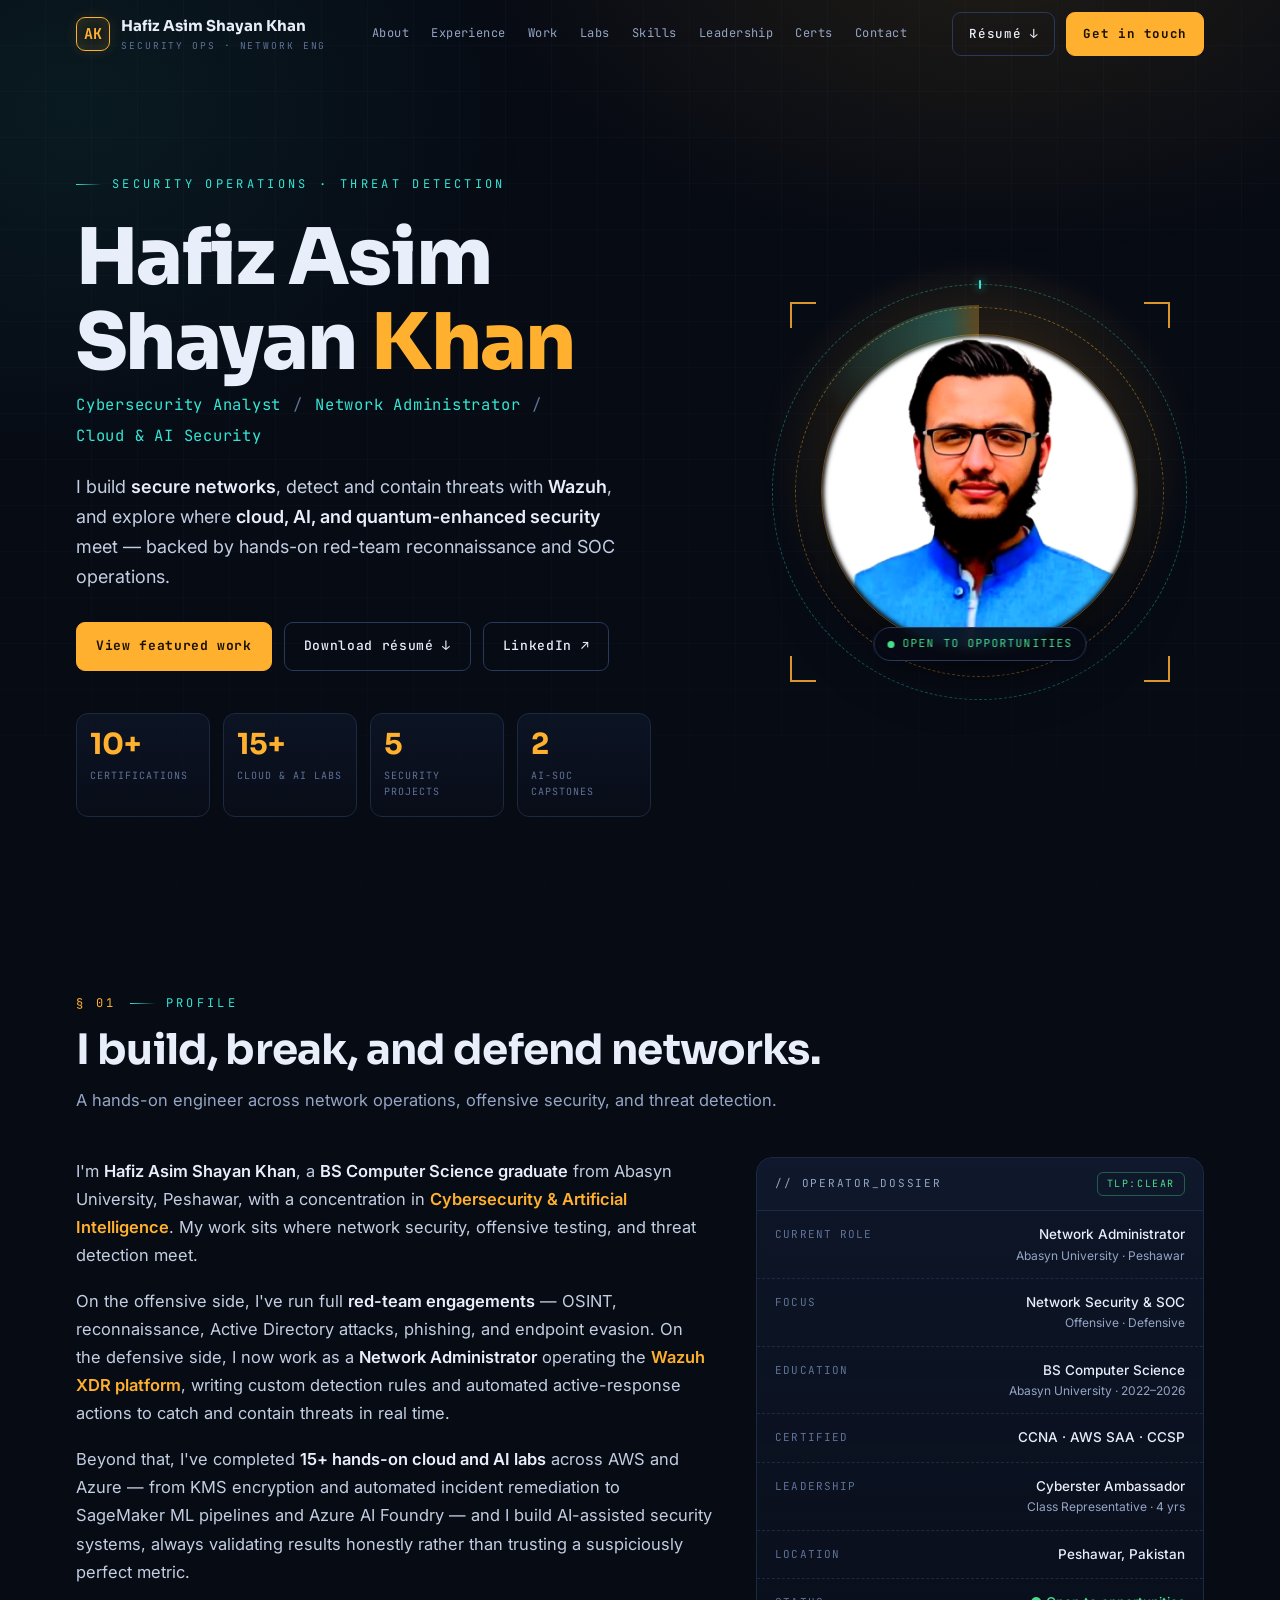
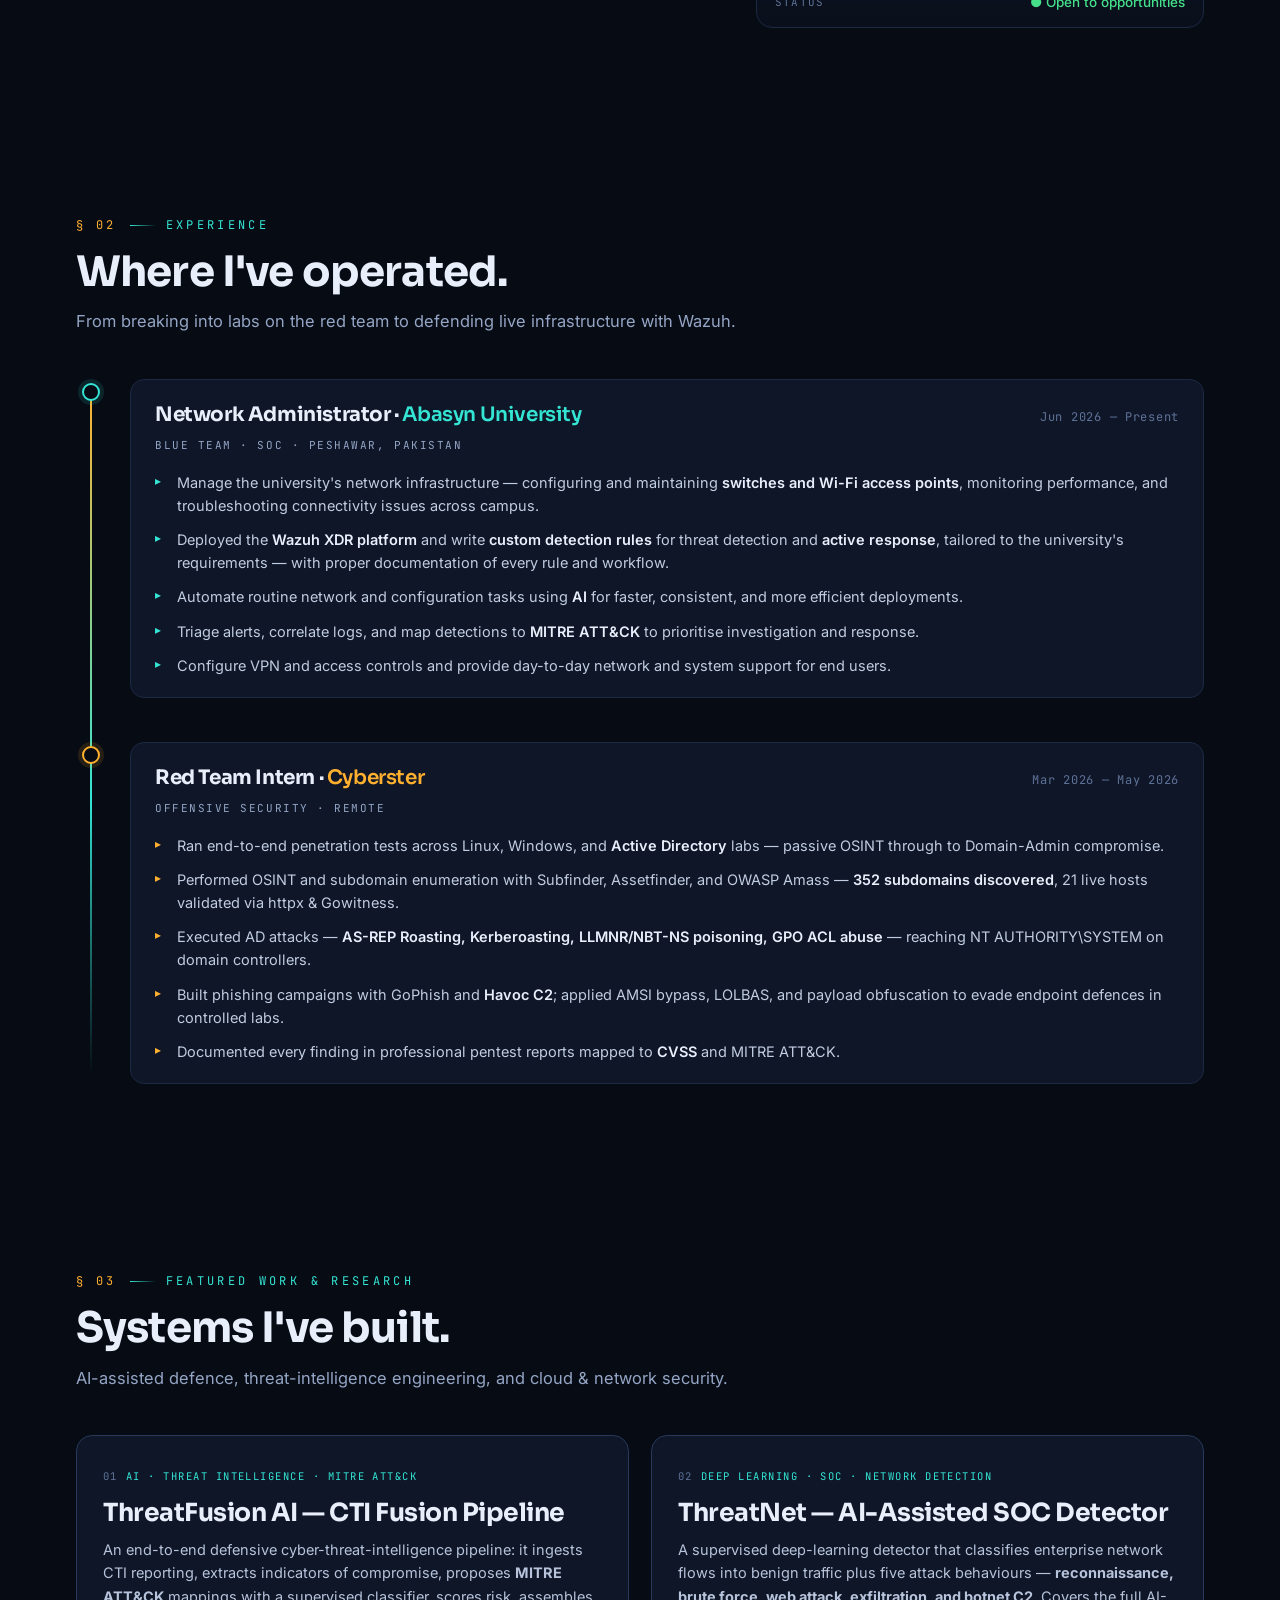
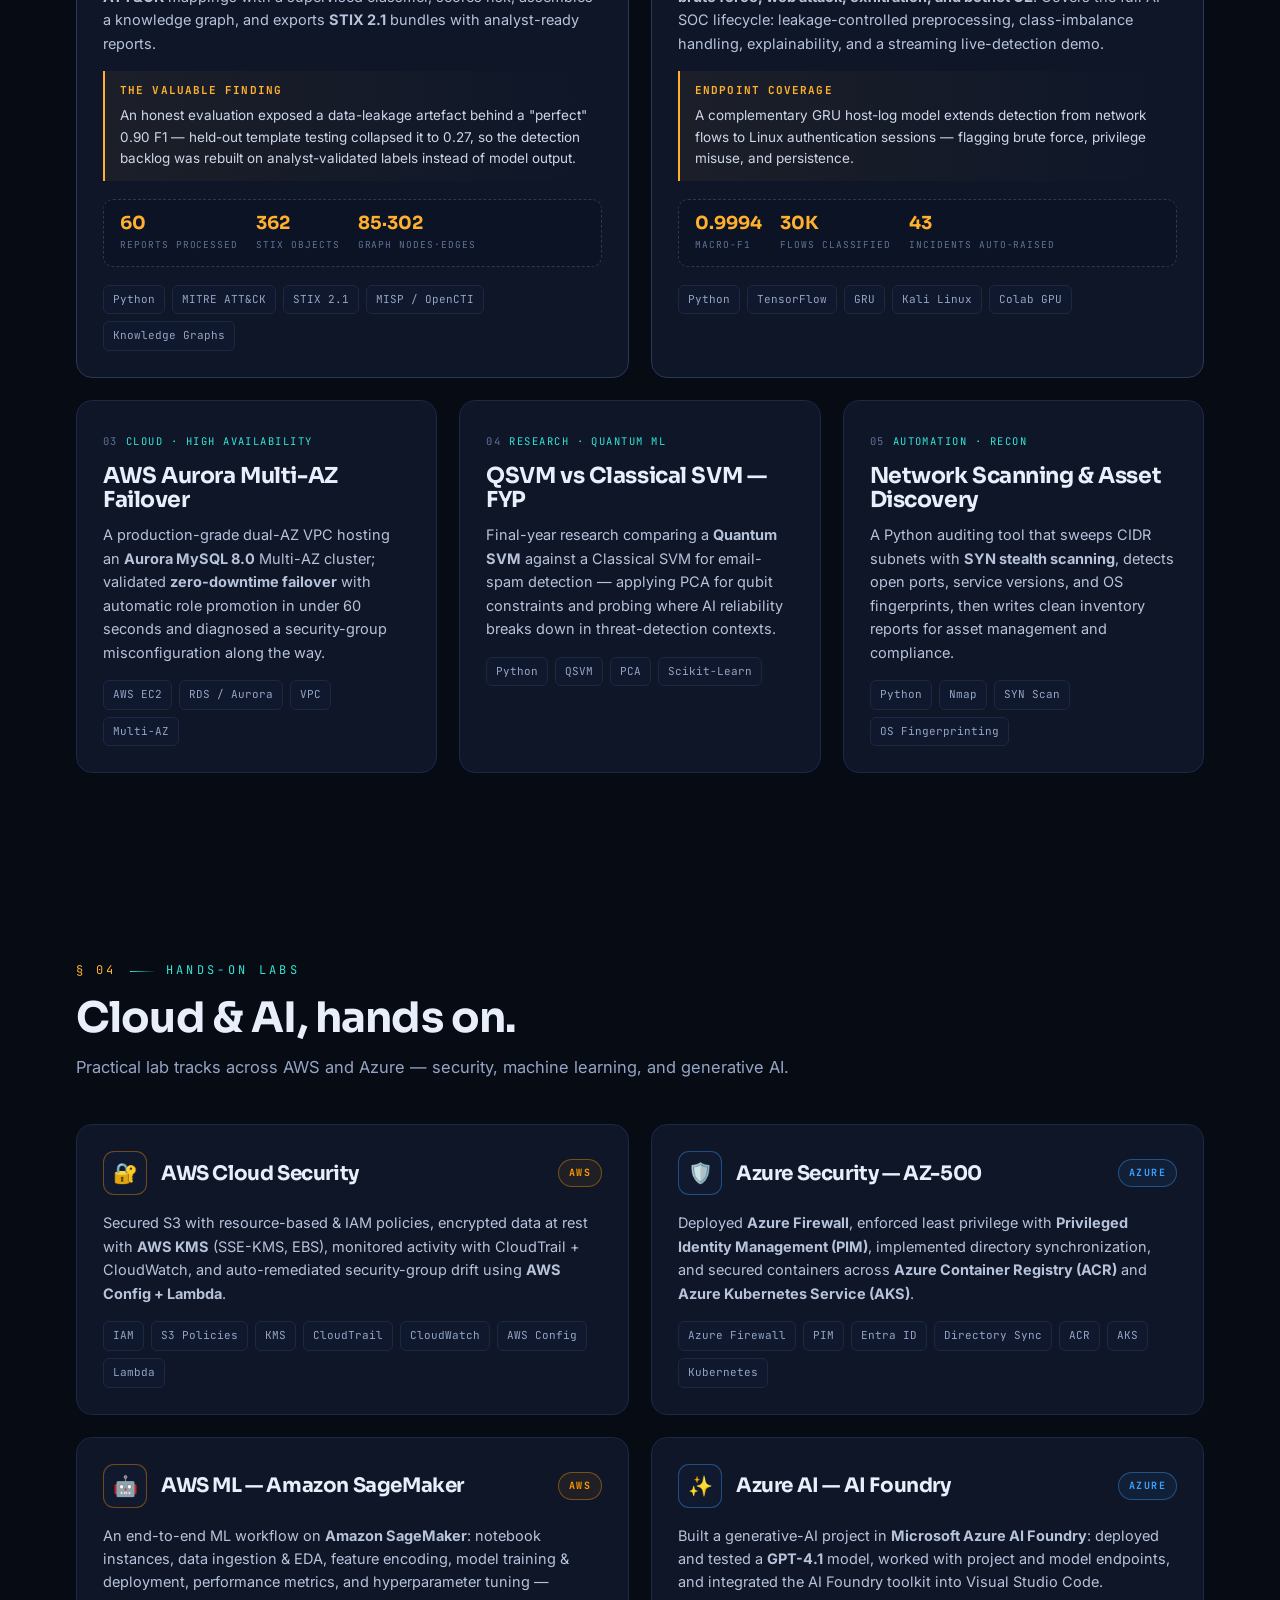
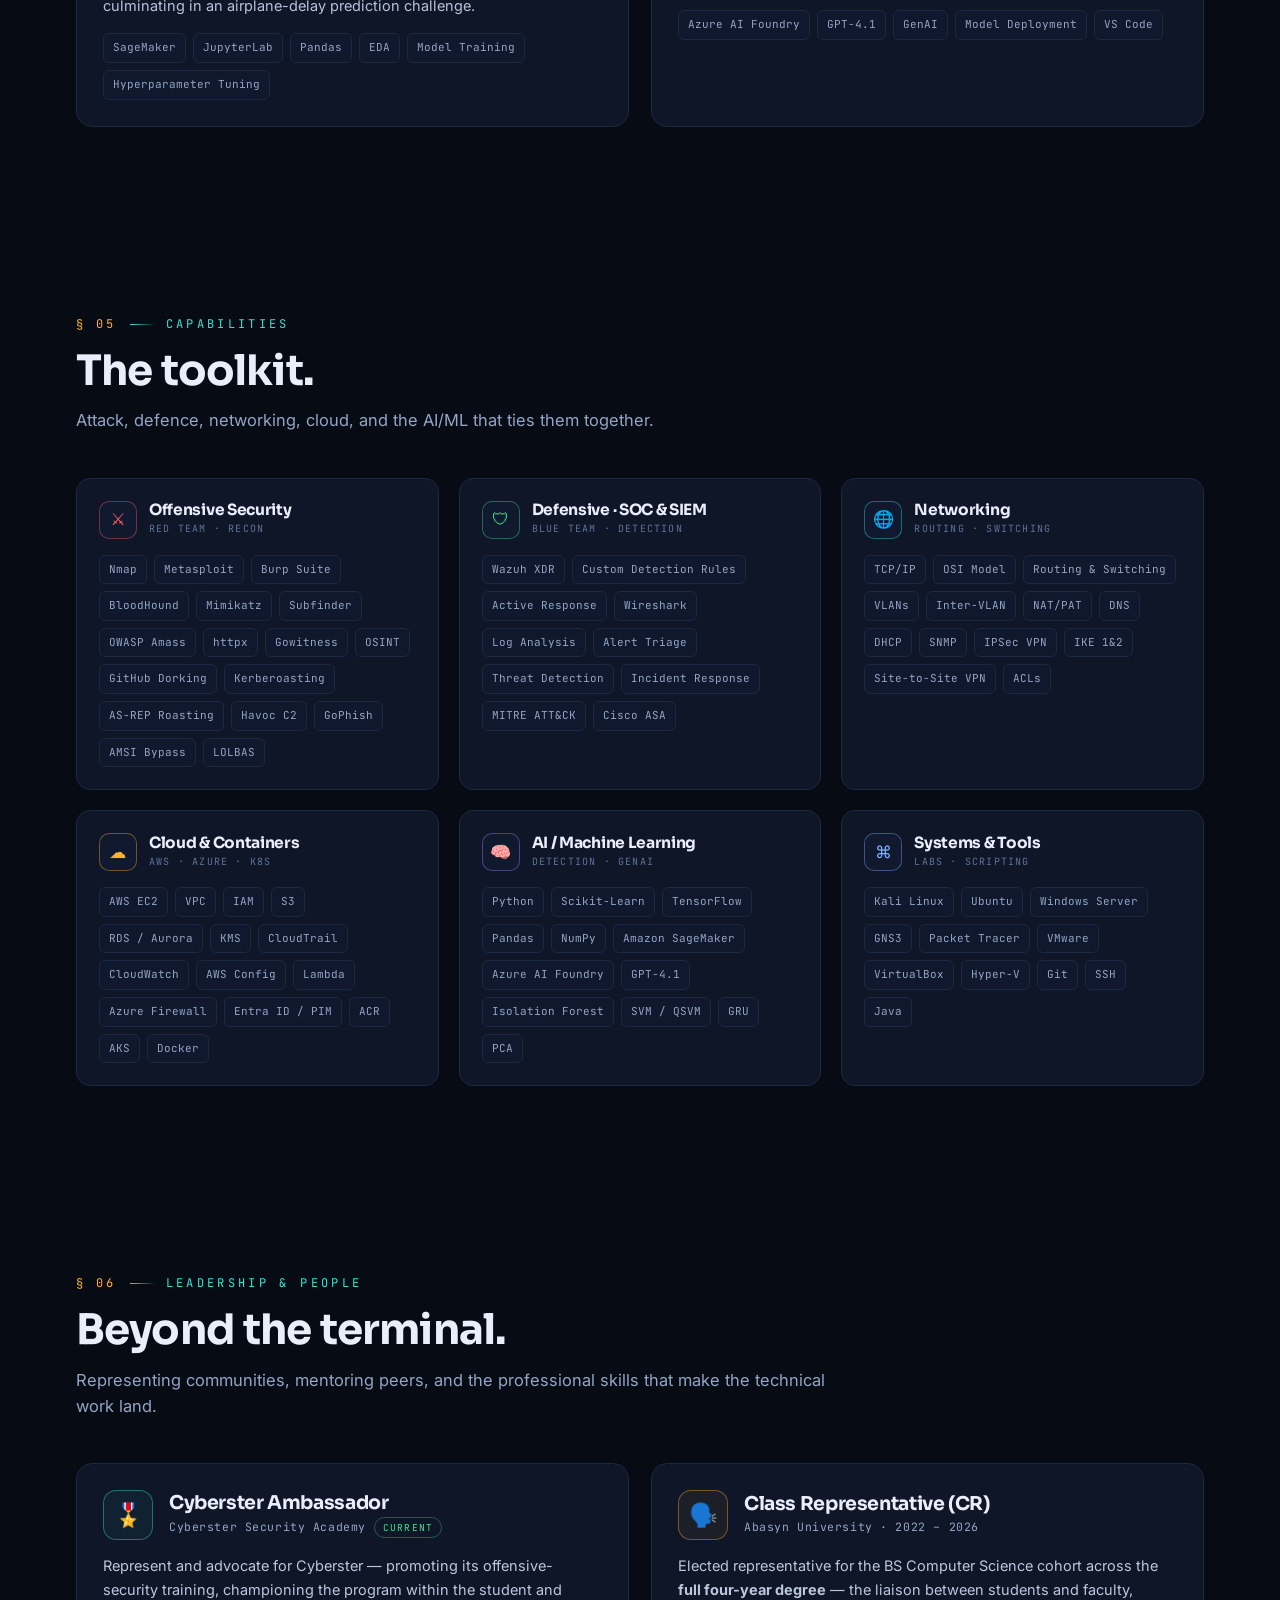
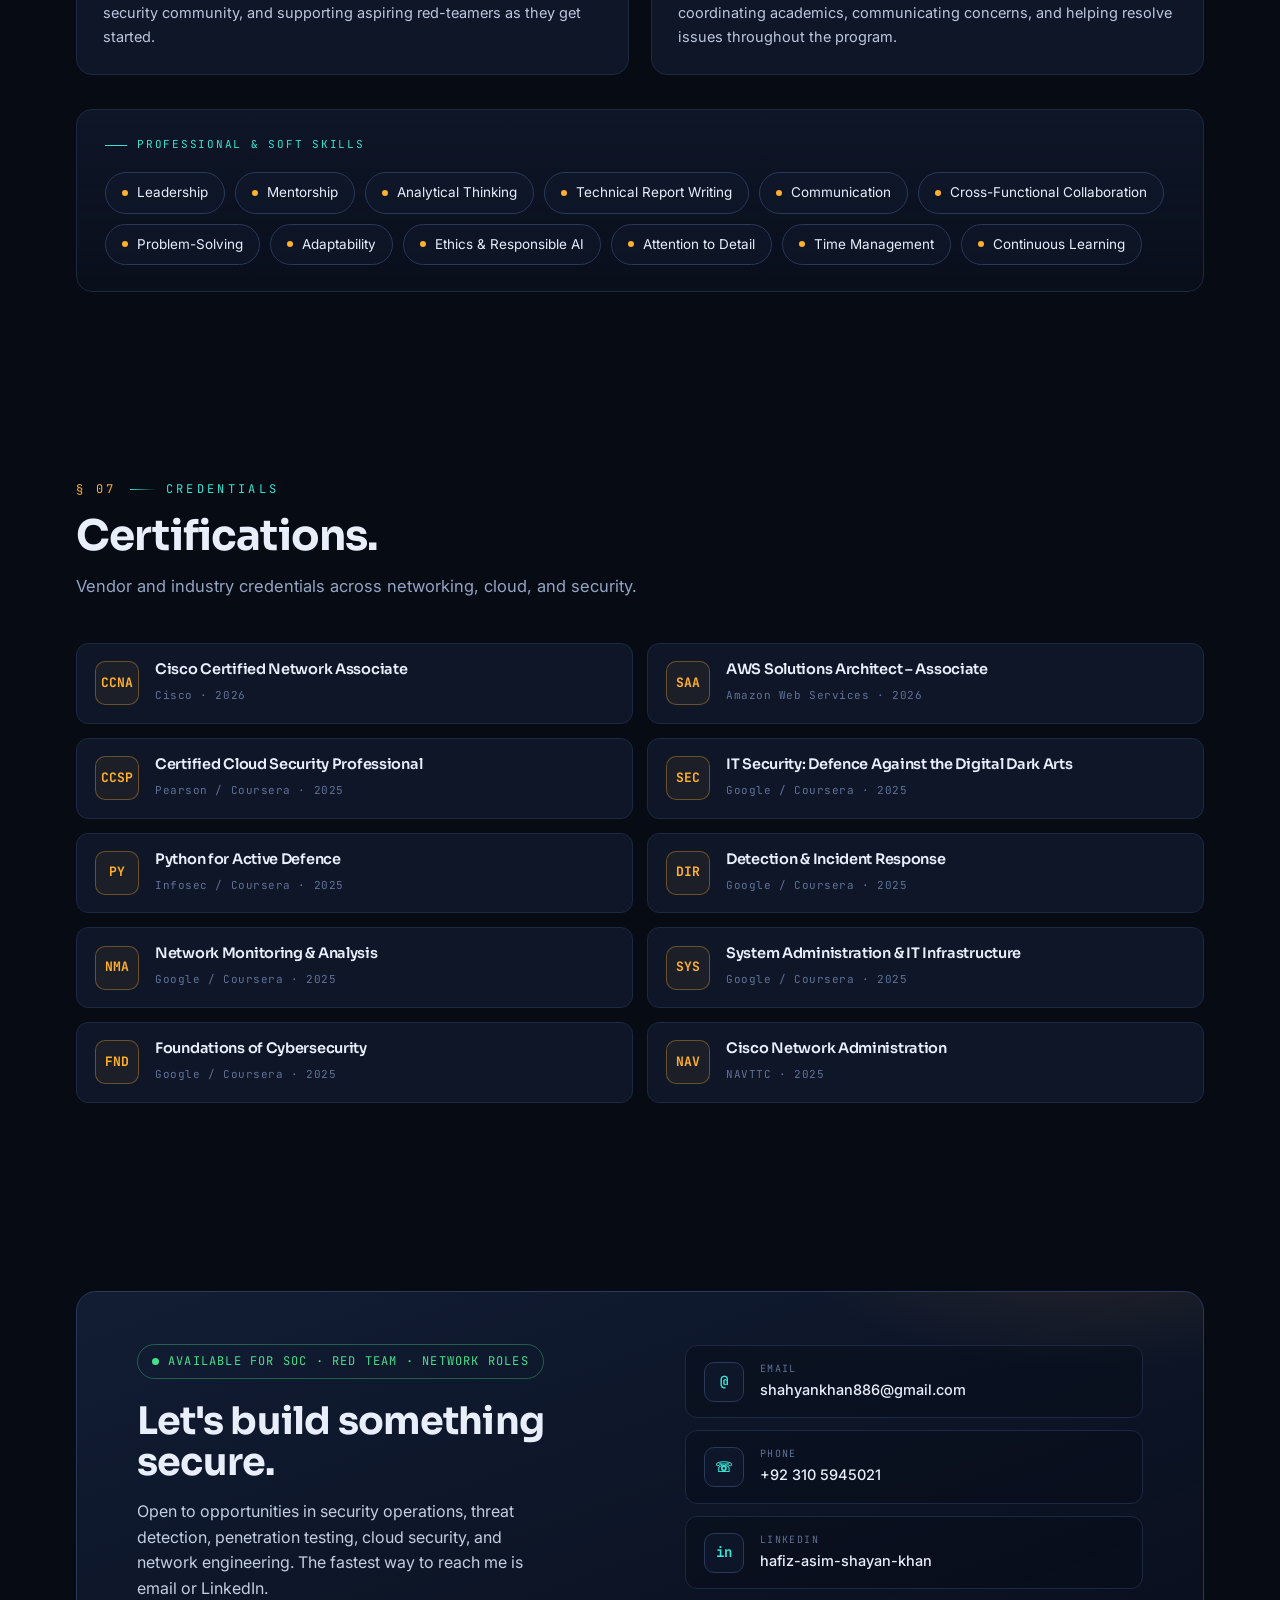
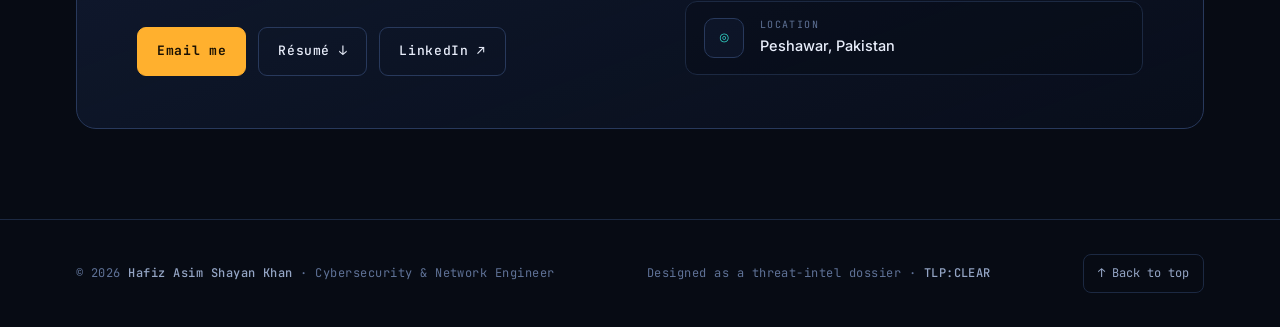
==== index.html @ fcdab5ee "Add files via upload" ====
<!DOCTYPE html>
<html lang="en">
<head>
<meta charset="UTF-8">
<meta name="viewport" content="width=device-width, initial-scale=1.0">
<title>Hafiz Asim Shayan Khan — Cybersecurity Analyst · Network Administrator · Cloud &amp; AI Security</title>
<meta name="description" content="Hafiz Asim Shayan Khan — CCNA-certified Cybersecurity Analyst and Network Administrator. Red-team reconnaissance, Wazuh threat detection, cloud security (AWS &amp; Azure), and AI/ML security research.">
<meta name="keywords" content="Hafiz Asim Shayan Khan, Cybersecurity Analyst, Network Administrator, Wazuh, SOC, Red Team, Penetration Testing, AWS Security, Azure Security, AI Security, Peshawar, CCNA">
<meta name="author" content="Hafiz Asim Shayan Khan">
<meta name="theme-color" content="#070b14">
<link rel="canonical" href="https://asimshayankhan.dev/">
<!-- Open Graph / Twitter (set og:url + og:image to your live URLs when hosting) -->
<meta property="og:type" content="profile">
<meta property="og:title" content="Hafiz Asim Shayan Khan — Cybersecurity Analyst &amp; Network Administrator">
<meta property="og:description" content="Red-team reconnaissance, Wazuh threat detection, cloud security across AWS &amp; Azure, and AI/ML security research.">
<meta property="og:image" content="og-image.jpg">
<meta property="og:url" content="https://asimshayankhan.dev/">
<meta name="twitter:card" content="summary_large_image">
<meta name="twitter:title" content="Hafiz Asim Shayan Khan — Cybersecurity &amp; Network Engineer">
<meta name="twitter:description" content="Building secure networks, detecting threats, and exploring cloud &amp; AI security.">
<meta name="twitter:image" content="og-image.jpg">
<link rel="preconnect" href="https://fonts.googleapis.com">
<link rel="preconnect" href="https://fonts.gstatic.com" crossorigin>
<link href="https://fonts.googleapis.com/css2?family=Sora:wght@400;500;600;700;800&family=Inter:wght@400;500;600&family=JetBrains+Mono:wght@400;500;700&display=swap" rel="stylesheet">
<script type="application/ld+json">
{
  "@context":"https://schema.org",
  "@type":"Person",
  "name":"Hafiz Asim Shayan Khan",
  "jobTitle":"Cybersecurity Analyst & Network Administrator",
  "email":"mailto:shahyankhan886@gmail.com",
  "telephone":"+92-310-5945021",
  "address":{"@type":"PostalAddress","addressLocality":"Peshawar","addressCountry":"Pakistan"},
  "alumniOf":{"@type":"CollegeOrUniversity","name":"Abasyn University"},
  "sameAs":["https://www.linkedin.com/in/hafiz-asim-shayan-khan-111a962a4/"],
  "knowsAbout":["Cybersecurity","Penetration Testing","Wazuh","SOC","Network Engineering","Cloud Security","AWS","Azure","Machine Learning","Threat Detection"]
}
</script>
<style>
:root{
  --ink:#070b14; --ink-2:#0a1020; --panel:#0e1628; --panel-2:#121d34;
  --line:#1c2942; --line-2:#28395c;
  --text:#e9eefb; --muted:#94a5c5; --faint:#5f7297;
  --amber:#ffb02e; --amber-deep:#f59a0b;
  --cyan:#34e5d4; --cyan-deep:#1fc7b7;
  --red:#ff5d68; --green:#46e08b; --violet:#a889ff; --blue:#7fb0ff;
  --aws:#ff9900; --azure:#3aa0ff;
  --maxw:1180px;
  --ease:cubic-bezier(.2,.7,.2,1);
}
*{box-sizing:border-box}
html{scroll-behavior:smooth}
body{
  margin:0; background:var(--ink); color:var(--text);
  font-family:"Inter",system-ui,sans-serif; font-size:16px; line-height:1.6;
  -webkit-font-smoothing:antialiased; overflow-x:hidden;
}
body::before{
  content:""; position:fixed; inset:0; z-index:0; pointer-events:none;
  background:
    radial-gradient(900px 520px at 78% -6%, rgba(255,176,46,.10), transparent 60%),
    radial-gradient(760px 620px at 6% 12%, rgba(52,229,212,.07), transparent 60%),
    linear-gradient(transparent 0, transparent calc(100% - 1px), rgba(40,57,92,.16) 100%) 0 0/100% 46px,
    linear-gradient(90deg, transparent 0, transparent calc(100% - 1px), rgba(40,57,92,.16) 100%) 0 0/46px 100%;
  mask:linear-gradient(180deg,#000 0,#000 70%,transparent 100%);
}
a{color:inherit;text-decoration:none}
img{max-width:100%;display:block}
h1,h2,h3,h4{font-family:"Sora",sans-serif;font-weight:700;line-height:1.08;margin:0;letter-spacing:-.02em}
.mono{font-family:"JetBrains Mono",monospace}
.wrap{max-width:var(--maxw);margin:0 auto;padding:0 26px;position:relative;z-index:1}
.skip{position:absolute;left:-999px;top:0;background:var(--amber);color:#1a1103;padding:10px 16px;border-radius:8px;font-family:"JetBrains Mono";font-size:13px;z-index:200}
.skip:focus{left:12px;top:12px}

.eyebrow{font-family:"JetBrains Mono",monospace;font-size:12px;letter-spacing:.28em;text-transform:uppercase;color:var(--cyan);display:inline-flex;align-items:center;gap:10px}
.eyebrow::before{content:"";width:26px;height:1px;background:linear-gradient(90deg,var(--cyan),transparent)}
.sec-no{font-family:"JetBrains Mono",monospace;color:var(--amber);font-size:12px;letter-spacing:.24em}

/* nav */
header.nav{position:fixed;top:0;left:0;right:0;z-index:50;transition:background .4s var(--ease),border-color .4s var(--ease);border-bottom:1px solid transparent}
header.nav.scrolled{background:rgba(7,11,20,.82);backdrop-filter:blur(14px) saturate(140%);border-bottom:1px solid var(--line)}
.nav-inner{display:flex;align-items:center;justify-content:space-between;height:68px;gap:18px}
.brand{display:flex;align-items:center;gap:11px;font-family:"Sora";font-weight:700;flex:none}
.brand .mark{width:34px;height:34px;border:1.5px solid var(--amber);border-radius:9px;display:grid;place-items:center;font-family:"JetBrains Mono";font-weight:700;font-size:15px;color:var(--amber);box-shadow:0 0 22px rgba(255,176,46,.18) inset,0 0 14px rgba(255,176,46,.12)}
.brand .who{font-size:15px;white-space:nowrap}
.brand .who small{display:block;font-family:"JetBrains Mono";font-weight:400;font-size:9.5px;letter-spacing:.2em;color:var(--faint);text-transform:uppercase}
.nav-links{display:flex;align-items:center;gap:2px}
.nav-links a{font-family:"JetBrains Mono";font-size:12px;letter-spacing:.04em;color:var(--muted);padding:9px 10px;border-radius:8px;transition:color .2s,background .2s;position:relative;white-space:nowrap}
.nav-links a:hover{color:var(--text)}
.nav-links a.active{color:var(--amber)}
.nav-links a.active::after{content:"";position:absolute;left:10px;right:10px;bottom:3px;height:1.5px;background:var(--amber);border-radius:2px}
.btn{font-family:"JetBrains Mono";font-size:12.5px;font-weight:500;letter-spacing:.05em;display:inline-flex;align-items:center;gap:9px;padding:11px 16px;border-radius:9px;cursor:pointer;border:1px solid var(--line-2);color:var(--text);background:transparent;transition:all .22s var(--ease)}
.btn:hover{border-color:var(--amber);color:var(--amber);transform:translateY(-1px)}
.btn.solid{background:var(--amber);color:#1a1103;border-color:var(--amber);font-weight:700}
.btn.solid:hover{background:#ffbe4d;box-shadow:0 10px 30px -10px rgba(255,176,46,.5);color:#1a1103}
.btn.cyan:hover{border-color:var(--cyan);color:var(--cyan)}
.nav-cta{display:flex;align-items:center;gap:11px;flex:none}
.burger{display:none;flex-direction:column;gap:5px;background:none;border:0;cursor:pointer;padding:8px}
.burger span{width:24px;height:2px;background:var(--text);border-radius:2px;transition:.3s}

/* sections */
main{position:relative;z-index:1}
section{padding:94px 0;position:relative}
.sec-head{display:flex;flex-direction:column;gap:14px;margin-bottom:44px;max-width:760px}
.sec-head h2{font-size:clamp(28px,4.4vw,42px)}
.sec-head p{color:var(--muted);margin:0;font-size:16.5px}
.sec-tag{display:flex;align-items:center;gap:14px;flex-wrap:wrap}

/* hero */
.hero{padding-top:150px;padding-bottom:66px;min-height:100vh;display:flex;align-items:center}
.hero-grid{display:grid;grid-template-columns:1.25fr .9fr;gap:56px;align-items:center;width:100%}
.hero-kicker{margin-bottom:22px}
.hero h1{font-size:clamp(40px,7vw,78px);font-weight:800;margin:0 0 8px}
.hero h1 .lock{color:var(--amber)}
.role-line{font-family:"JetBrains Mono";font-size:clamp(12.5px,1.7vw,15.5px);letter-spacing:.05em;color:var(--cyan);margin:2px 0 24px;display:flex;flex-wrap:wrap;gap:6px 12px}
.role-line .dot{color:var(--faint)}
.hero-lede{font-size:clamp(16px,2vw,18px);color:#c3cee2;max-width:565px;margin:0 0 30px;line-height:1.66}
.hero-lede b{color:var(--text);font-weight:600}
.hero-cta{display:flex;flex-wrap:wrap;gap:12px;margin-bottom:42px}
.hero-cta .btn{padding:13px 19px;font-size:13px}
.stats{display:grid;grid-template-columns:repeat(4,1fr);gap:13px;max-width:575px}
.stat{border:1px solid var(--line);border-radius:12px;padding:16px 13px;background:linear-gradient(180deg,rgba(18,29,52,.5),rgba(14,22,40,.2))}
.stat .n{font-family:"Sora";font-weight:700;font-size:clamp(21px,3vw,29px);color:var(--amber);line-height:1}
.stat .l{font-family:"JetBrains Mono";font-size:10px;letter-spacing:.1em;text-transform:uppercase;color:var(--faint);margin-top:9px}

.portrait-col{display:flex;justify-content:center}
.portrait-wrap{position:relative;width:clamp(250px,32vw,352px);aspect-ratio:1}
.portrait-glow{position:absolute;inset:-14%;border-radius:50%;background:radial-gradient(circle at 50% 42%,rgba(255,176,46,.28),transparent 62%);filter:blur(8px)}
.sweep{position:absolute;inset:-3%;border-radius:50%;overflow:hidden;opacity:.5;mix-blend-mode:screen}
.sweep::before{content:"";position:absolute;inset:-30%;background:conic-gradient(from 0deg,transparent 0deg,rgba(52,229,212,0) 300deg,rgba(52,229,212,.55) 350deg,rgba(255,176,46,.6) 360deg);animation:spin 7s linear infinite}
.reticle{position:absolute;inset:-9%;border-radius:50%;border:1.4px dashed rgba(52,229,212,.34);animation:spin 26s linear infinite}
.reticle-2{position:absolute;inset:-2.5%;border-radius:50%;border:1.2px dashed rgba(255,176,46,.42);animation:spin 34s linear infinite reverse}
.reticle .tick{position:absolute;width:2px;height:9px;background:var(--cyan);left:50%;top:-5px;transform:translateX(-50%);border-radius:2px;box-shadow:0 0 8px var(--cyan)}
.brackets i{position:absolute;width:26px;height:26px;border:2px solid var(--amber);opacity:.85}
.brackets i.tl{top:-4%;left:-4%;border-right:0;border-bottom:0}
.brackets i.tr{top:-4%;right:-4%;border-left:0;border-bottom:0}
.brackets i.bl{bottom:-4%;left:-4%;border-right:0;border-top:0}
.brackets i.br{bottom:-4%;right:-4%;border-left:0;border-top:0}
.portrait{position:absolute;inset:5%;border-radius:50%;border:1px solid rgba(255,176,46,.35);overflow:hidden;box-shadow:0 30px 70px -25px rgba(0,0,0,.8),inset 0 0 60px rgba(7,11,20,.5)}
.portrait img{width:100%;height:100%;object-fit:cover;filter:saturate(1.03) contrast(1.02)}
.p-chip{position:absolute;bottom:2%;left:50%;transform:translateX(-50%);font-family:"JetBrains Mono";font-size:11px;letter-spacing:.1em;white-space:nowrap;background:rgba(7,11,20,.9);border:1px solid var(--line-2);color:var(--green);padding:7px 13px;border-radius:20px;display:flex;align-items:center;gap:8px;backdrop-filter:blur(6px);box-shadow:0 10px 26px -12px rgba(0,0,0,.7)}
.p-chip .live{width:7px;height:7px;border-radius:50%;background:var(--green);animation:pulse 2s infinite}
@keyframes spin{to{transform:rotate(360deg)}}
@keyframes pulse{0%{box-shadow:0 0 0 0 rgba(70,224,139,.55)}70%{box-shadow:0 0 0 8px rgba(70,224,139,0)}100%{box-shadow:0 0 0 0 rgba(70,224,139,0)}}

/* about */
.about-grid{display:grid;grid-template-columns:1.35fr .95fr;gap:44px;align-items:start}
.about-body p{color:#c3cee2;font-size:16.5px;margin:0 0 18px;line-height:1.7}
.about-body p b{color:var(--text);font-weight:600}
.about-body .hl{color:var(--amber);font-weight:600}
.dossier{border:1px solid var(--line);border-radius:16px;background:linear-gradient(180deg,var(--panel),rgba(14,22,40,.4));overflow:hidden}
.dossier .dh{display:flex;align-items:center;justify-content:space-between;padding:14px 18px;border-bottom:1px solid var(--line);background:rgba(18,29,52,.4)}
.dossier .dh span{font-family:"JetBrains Mono";font-size:11px;letter-spacing:.16em;color:var(--muted);text-transform:uppercase}
.dossier .dh .tlp{color:var(--green);border:1px solid rgba(70,224,139,.35);padding:3px 9px;border-radius:6px;font-size:10px}
.drow{display:flex;justify-content:space-between;gap:16px;padding:13px 18px;border-bottom:1px dashed var(--line);font-size:13.5px}
.drow:last-child{border-bottom:0}
.drow .k{font-family:"JetBrains Mono";font-size:11px;letter-spacing:.1em;color:var(--faint);text-transform:uppercase;white-space:nowrap;padding-top:2px}
.drow .v{text-align:right;color:var(--text);font-weight:500}
.drow .v small{display:block;color:var(--muted);font-weight:400;font-size:12px}

/* experience */
.timeline{position:relative;margin-top:8px}
.timeline::before{content:"";position:absolute;left:14px;top:8px;bottom:8px;width:2px;background:linear-gradient(180deg,var(--amber),var(--cyan) 60%,transparent)}
.job{position:relative;padding:0 0 44px 54px}
.job:last-child{padding-bottom:0}
.job .node{position:absolute;left:6px;top:4px;width:18px;height:18px;border-radius:50%;background:var(--ink);border:2px solid var(--amber);box-shadow:0 0 0 4px rgba(255,176,46,.12)}
.job.blue .node{border-color:var(--cyan);box-shadow:0 0 0 4px rgba(52,229,212,.12)}
.job-card{border:1px solid var(--line);border-radius:14px;padding:24px 24px 20px;background:var(--panel);transition:border-color .25s,transform .25s}
.job-card:hover{border-color:var(--line-2);transform:translateX(3px)}
.job-top{display:flex;flex-wrap:wrap;justify-content:space-between;gap:8px 20px;align-items:baseline;margin-bottom:4px}
.job-top h3{font-size:20px}
.job .org{color:var(--amber);font-weight:600}
.job.blue .org{color:var(--cyan)}
.job .when{font-family:"JetBrains Mono";font-size:12px;letter-spacing:.06em;color:var(--faint);white-space:nowrap}
.job .kind{font-family:"JetBrains Mono";font-size:11px;letter-spacing:.14em;text-transform:uppercase;color:var(--muted);margin-bottom:16px;display:inline-block}
.job ul{margin:0;padding:0;list-style:none;display:flex;flex-direction:column;gap:11px}
.job li{position:relative;padding-left:22px;color:#c1cce0;font-size:14.5px;line-height:1.6}
.job li::before{content:"▸";position:absolute;left:0;top:0;color:var(--amber);font-size:12px}
.job.blue li::before{color:var(--cyan)}
.job li b{color:var(--text);font-weight:600}

/* project + lab cards shared */
.chips{display:flex;flex-wrap:wrap;gap:7px}
.chip{font-family:"JetBrains Mono";font-size:11px;color:var(--muted);border:1px solid var(--line);border-radius:6px;padding:5px 9px;background:rgba(18,29,52,.4)}
.chip:hover{border-color:var(--cyan);color:var(--cyan)}
.feat-grid{display:grid;grid-template-columns:1fr 1fr;gap:22px;margin-bottom:22px}
.pcard{border:1px solid var(--line);border-radius:16px;background:var(--panel);padding:26px;position:relative;overflow:hidden;transition:border-color .28s var(--ease),transform .28s var(--ease),box-shadow .28s}
.pcard::after{content:"";position:absolute;inset:0;pointer-events:none;background:radial-gradient(420px 200px at 100% 0,rgba(255,176,46,.07),transparent 60%);opacity:0;transition:opacity .3s}
.pcard:hover{border-color:var(--amber);transform:translateY(-4px);box-shadow:0 24px 50px -28px rgba(0,0,0,.8)}
.pcard:hover::after{opacity:1}
.pcard.feat{border-color:var(--line-2)}
.ptag{font-family:"JetBrains Mono";font-size:10.5px;letter-spacing:.14em;text-transform:uppercase;color:var(--cyan);margin-bottom:14px;display:inline-flex;align-items:center;gap:8px}
.ptag .idx{color:var(--faint)}
.pcard h3{font-size:22px;margin-bottom:12px}
.pcard.feat h3{font-size:25px}
.pdesc{color:#b7c3da;font-size:14.5px;line-height:1.62;margin:0 0 16px}
.pfind{border-left:2px solid var(--amber);padding:11px 0 11px 15px;margin:0 0 18px;background:linear-gradient(90deg,rgba(255,176,46,.06),transparent);border-radius:0 8px 8px 0;font-size:13.5px;color:#cdd7ea}
.pfind b{color:var(--amber);font-family:"JetBrains Mono";font-size:11px;letter-spacing:.1em;text-transform:uppercase;display:block;margin-bottom:5px}
.pmetric{display:flex;flex-wrap:wrap;gap:8px 18px;margin:0 0 18px;padding:14px 16px;border:1px dashed var(--line-2);border-radius:10px;background:rgba(10,16,32,.5)}
.pmetric div{display:flex;flex-direction:column}
.pmetric .mn{font-family:"Sora";font-weight:700;color:var(--amber);font-size:18px;line-height:1}
.pmetric .ml{font-family:"JetBrains Mono";font-size:9.5px;letter-spacing:.1em;text-transform:uppercase;color:var(--faint);margin-top:5px}
.grid-3{display:grid;grid-template-columns:repeat(3,1fr);gap:22px}

/* labs */
.lab-grid{display:grid;grid-template-columns:1fr 1fr;gap:22px}
.labcard{border:1px solid var(--line);border-radius:16px;background:var(--panel);padding:26px;position:relative;overflow:hidden;transition:border-color .28s,transform .28s,box-shadow .28s}
.labcard:hover{border-color:var(--line-2);transform:translateY(-3px);box-shadow:0 22px 46px -28px rgba(0,0,0,.8)}
.lab-top{display:flex;align-items:center;justify-content:space-between;gap:14px;margin-bottom:16px}
.lab-top h3{font-size:20px}
.lab-ico{width:44px;height:44px;flex:none;border-radius:11px;display:grid;place-items:center;font-size:20px;border:1px solid var(--line-2);background:rgba(18,29,52,.5)}
.provider{font-family:"JetBrains Mono";font-size:10px;font-weight:700;letter-spacing:.14em;text-transform:uppercase;padding:5px 10px;border-radius:20px;white-space:nowrap}
.provider.aws{color:var(--aws);border:1px solid rgba(255,153,0,.4);background:rgba(255,153,0,.07)}
.provider.azure{color:var(--azure);border:1px solid rgba(58,160,255,.4);background:rgba(58,160,255,.07)}
.labcard p{color:#b7c3da;font-size:14.5px;line-height:1.62;margin:0 0 16px}
.labcard.aws .lab-ico{color:var(--aws);border-color:rgba(255,153,0,.4)}
.labcard.azure .lab-ico{color:var(--azure);border-color:rgba(58,160,255,.4)}

/* skills */
.skill-grid{display:grid;grid-template-columns:repeat(3,1fr);gap:20px}
.skillcard{border:1px solid var(--line);border-radius:14px;padding:22px;background:var(--panel);transition:border-color .25s}
.skillcard:hover{border-color:var(--line-2)}
.skillcard .sh{display:flex;align-items:center;gap:12px;margin-bottom:16px}
.skillcard .sh .ico{width:38px;height:38px;border-radius:10px;display:grid;place-items:center;font-size:17px;border:1px solid var(--line-2);background:rgba(18,29,52,.5)}
.skillcard.a .sh .ico{color:var(--red);border-color:rgba(255,93,104,.4)}
.skillcard.d .sh .ico{color:var(--green);border-color:rgba(70,224,139,.4)}
.skillcard.n .sh .ico{color:var(--cyan);border-color:rgba(52,229,212,.4)}
.skillcard.c .sh .ico{color:var(--amber);border-color:rgba(255,176,46,.4)}
.skillcard.m .sh .ico{color:var(--violet);border-color:rgba(168,137,255,.4)}
.skillcard.s .sh .ico{color:var(--blue);border-color:rgba(127,176,255,.4)}
.skillcard .sh h3{font-size:15.5px}
.skillcard .sh small{font-family:"JetBrains Mono";font-size:10px;letter-spacing:.12em;text-transform:uppercase;color:var(--faint);display:block;margin-top:2px}

/* leadership */
.lead-grid{display:grid;grid-template-columns:1fr 1fr;gap:22px;margin-bottom:34px}
.leadcard{border:1px solid var(--line);border-radius:16px;background:var(--panel);padding:26px;position:relative;overflow:hidden;transition:border-color .25s,transform .25s}
.leadcard:hover{border-color:var(--amber);transform:translateY(-3px)}
.lead-top{display:flex;align-items:center;gap:16px;margin-bottom:14px}
.lead-ico{width:50px;height:50px;flex:none;border-radius:13px;display:grid;place-items:center;font-size:23px;color:var(--amber);border:1px solid rgba(255,176,46,.4);background:rgba(255,176,46,.06)}
.leadcard.cy .lead-ico{color:var(--cyan);border-color:rgba(52,229,212,.4);background:rgba(52,229,212,.06)}
.lead-top h3{font-size:19px}
.lead-top .sub{font-family:"JetBrains Mono";font-size:11.5px;letter-spacing:.05em;color:var(--muted);margin-top:3px;display:flex;align-items:center;gap:8px;flex-wrap:wrap}
.lead-top .now{color:var(--green);border:1px solid rgba(70,224,139,.35);border-radius:20px;padding:2px 8px;font-size:9.5px;letter-spacing:.12em}
.leadcard p{color:#bcc7dd;font-size:14.5px;line-height:1.62;margin:0}
.soft-wrap{border:1px solid var(--line);border-radius:16px;background:linear-gradient(180deg,var(--panel),rgba(14,22,40,.35));padding:26px 28px}
.soft-wrap .st{font-family:"JetBrains Mono";font-size:11px;letter-spacing:.16em;text-transform:uppercase;color:var(--cyan);margin-bottom:18px;display:flex;align-items:center;gap:10px}
.soft-wrap .st::before{content:"";width:22px;height:1px;background:var(--cyan)}
.softskills{display:flex;flex-wrap:wrap;gap:10px}
.soft{font-family:"Inter";font-size:13.5px;color:var(--text);border:1px solid var(--line-2);border-radius:30px;padding:9px 16px;background:rgba(18,29,52,.4);display:inline-flex;align-items:center;gap:9px;transition:border-color .2s,transform .2s}
.soft:hover{border-color:var(--amber);transform:translateY(-2px)}
.soft .d{width:6px;height:6px;border-radius:50%;background:var(--amber)}

/* certs */
.cert-grid{display:grid;grid-template-columns:repeat(2,1fr);gap:14px}
.cert{display:flex;align-items:center;gap:16px;border:1px solid var(--line);border-radius:12px;padding:16px 18px;background:var(--panel);transition:border-color .22s,transform .22s}
.cert:hover{border-color:var(--amber);transform:translateY(-2px)}
.cert .badge{width:44px;height:44px;flex:none;border-radius:10px;display:grid;place-items:center;font-family:"JetBrains Mono";font-weight:700;font-size:13px;color:var(--amber);border:1px solid rgba(255,176,46,.35);background:rgba(255,176,46,.06)}
.cert .ct{min-width:0}
.cert .ct h4{font-size:14.5px;font-family:"Sora";font-weight:600;line-height:1.25;margin-bottom:3px}
.cert .ct span{font-family:"JetBrains Mono";font-size:11px;letter-spacing:.05em;color:var(--faint)}

/* contact */
#contact{padding-bottom:70px}
.contact-box{border:1px solid var(--line-2);border-radius:20px;overflow:hidden;background:linear-gradient(160deg,var(--panel-2),rgba(10,16,32,.6));position:relative}
.contact-box::before{content:"";position:absolute;inset:0;pointer-events:none;background:radial-gradient(600px 300px at 90% -20%,rgba(255,176,46,.12),transparent 55%)}
.contact-inner{position:relative;padding:52px clamp(26px,5vw,60px);display:grid;grid-template-columns:1.1fr 1fr;gap:44px;align-items:center}
.contact-inner h2{font-size:clamp(26px,3.6vw,38px);margin-bottom:16px}
.contact-inner p{color:#c3cee2;margin:0 0 26px;font-size:16px;max-width:420px}
.avail{display:inline-flex;align-items:center;gap:9px;font-family:"JetBrains Mono";font-size:12px;letter-spacing:.1em;color:var(--green);border:1px solid rgba(70,224,139,.35);border-radius:20px;padding:7px 14px;margin-bottom:22px}
.avail .live{width:7px;height:7px;border-radius:50%;background:var(--green);animation:pulse 2s infinite}
.clist{display:flex;flex-direction:column;gap:12px}
.crow{display:flex;align-items:center;gap:16px;border:1px solid var(--line);border-radius:12px;padding:15px 18px;background:rgba(7,11,20,.4);transition:border-color .22s,transform .22s}
.crow:hover{border-color:var(--cyan);transform:translateX(3px)}
.crow .ci{width:40px;height:40px;flex:none;border-radius:10px;display:grid;place-items:center;border:1px solid var(--line-2);color:var(--cyan);background:rgba(18,29,52,.5);font-family:"JetBrains Mono";font-weight:700;font-size:14px}
.crow .cv small{font-family:"JetBrains Mono";font-size:10px;letter-spacing:.14em;text-transform:uppercase;color:var(--faint);display:block}
.crow .cv span{font-size:14.5px;color:var(--text);font-weight:500;word-break:break-all}

footer{border-top:1px solid var(--line);padding:34px 0;margin-top:20px;position:relative;z-index:1}
.foot-inner{display:flex;flex-wrap:wrap;justify-content:space-between;gap:16px;align-items:center}
.foot-inner .fb{font-family:"JetBrains Mono";font-size:12px;color:var(--faint);letter-spacing:.04em}
.foot-inner .fb b{color:var(--muted);font-weight:500}
.top-link{font-family:"JetBrains Mono";font-size:12px;color:var(--muted);border:1px solid var(--line);border-radius:8px;padding:9px 14px;transition:.2s}
.top-link:hover{border-color:var(--amber);color:var(--amber)}

.reveal{opacity:0;transform:translateY(22px);transition:opacity .7s var(--ease),transform .7s var(--ease)}
.reveal.in{opacity:1;transform:none}

@media (max-width:1080px){
  .nav-links{display:none}
  .burger{display:flex}
  .nav-links.open{display:flex;position:absolute;top:68px;left:0;right:0;flex-direction:column;gap:2px;background:rgba(7,11,20,.97);backdrop-filter:blur(14px);border-bottom:1px solid var(--line);padding:14px 22px}
  .nav-links.open a{padding:12px 10px;font-size:14px}
}
@media (max-width:960px){
  .hero-grid{grid-template-columns:1fr;gap:40px}
  .portrait-col{order:-1}
  .about-grid{grid-template-columns:1fr;gap:30px}
  .feat-grid,.lab-grid,.lead-grid{grid-template-columns:1fr}
  .grid-3{grid-template-columns:1fr 1fr}
  .skill-grid{grid-template-columns:1fr 1fr}
  .contact-inner{grid-template-columns:1fr;gap:30px}
}
@media (max-width:720px){
  .nav-cta .btn:not(.solid){display:none}
  section{padding:70px 0}
  .hero{padding-top:118px}
  .stats{grid-template-columns:1fr 1fr}
  .grid-3,.skill-grid,.cert-grid{grid-template-columns:1fr}
  .job{padding-left:44px}
}
@media (prefers-reduced-motion:reduce){
  *{animation:none!important;scroll-behavior:auto!important}
  .reveal{opacity:1;transform:none;transition:none}
}
:focus-visible{outline:2px solid var(--amber);outline-offset:3px;border-radius:4px}
</style>
</head>
<body>
<a href="#main" class="skip">Skip to content</a>

<header class="nav" id="nav">
  <div class="wrap nav-inner">
    <a class="brand" href="#top" aria-label="Hafiz Asim Shayan Khan — home">
      <span class="mark" aria-hidden="true">AK</span>
      <span class="who">Hafiz Asim Shayan Khan<small>Security Ops · Network Eng</small></span>
    </a>
    <nav class="nav-links" id="navlinks" aria-label="Primary">
      <a href="#about">About</a>
      <a href="#experience">Experience</a>
      <a href="#work">Work</a>
      <a href="#labs">Labs</a>
      <a href="#skills">Skills</a>
      <a href="#leadership">Leadership</a>
      <a href="#certs">Certs</a>
      <a href="#contact">Contact</a>
    </nav>
    <div class="nav-cta">
      <a class="btn cyan" href="Hafiz_Asim_Shayan_Khan_Resume.pdf" download>Résumé ↓</a>
      <a class="btn solid" href="#contact">Get in touch</a>
      <button class="burger" id="burger" aria-label="Toggle menu" aria-expanded="false"><span></span><span></span><span></span></button>
    </div>
  </div>
</header>

<main id="main">
<a id="top"></a>

<!-- HERO -->
<section class="hero" aria-label="Introduction">
  <div class="wrap hero-grid">
    <div class="hero-text">
      <div class="hero-kicker eyebrow">Security Operations · Threat Detection</div>
      <h1>Hafiz Asim<br>Shayan <span class="lock">Khan</span></h1>
      <p class="role-line">
        <span>Cybersecurity&nbsp;Analyst</span><span class="dot">/</span>
        <span>Network&nbsp;Administrator</span><span class="dot">/</span>
        <span>Cloud&nbsp;&amp;&nbsp;AI&nbsp;Security</span>
      </p>
      <p class="hero-lede">
        I build <b>secure networks</b>, detect and contain threats with <b>Wazuh</b>, and explore where <b>cloud, AI, and quantum-enhanced security</b> meet — backed by hands-on red-team reconnaissance and SOC operations.
      </p>
      <div class="hero-cta">
        <a class="btn solid" href="#work">View featured work</a>
        <a class="btn cyan" href="Hafiz_Asim_Shayan_Khan_Resume.pdf" download>Download résumé ↓</a>
        <a class="btn" href="https://www.linkedin.com/in/hafiz-asim-shayan-khan-111a962a4/" target="_blank" rel="noopener">LinkedIn ↗</a>
      </div>
      <div class="stats">
        <div class="stat"><div class="n">10+</div><div class="l">Certifications</div></div>
        <div class="stat"><div class="n">15+</div><div class="l">Cloud &amp; AI Labs</div></div>
        <div class="stat"><div class="n">5</div><div class="l">Security Projects</div></div>
        <div class="stat"><div class="n">2</div><div class="l">AI-SOC Capstones</div></div>
      </div>
    </div>
    <div class="portrait-col">
      <div class="portrait-wrap">
        <div class="portrait-glow" aria-hidden="true"></div>
        <div class="sweep" aria-hidden="true"></div>
        <div class="reticle" aria-hidden="true"><span class="tick"></span></div>
        <div class="reticle-2" aria-hidden="true"></div>
        <div class="brackets" aria-hidden="true"><i class="tl"></i><i class="tr"></i><i class="bl"></i><i class="br"></i></div>
        <div class="portrait"><img src="[data-uri]" alt="Portrait of Hafiz Asim Shayan Khan, cybersecurity analyst and network administrator" width="352" height="352"></div>
        <div class="p-chip"><span class="live" aria-hidden="true"></span>OPEN TO OPPORTUNITIES</div>
      </div>
    </div>
  </div>
</section>

<!-- ABOUT -->
<section id="about" aria-labelledby="about-h">
  <div class="wrap">
    <div class="sec-head reveal">
      <div class="sec-tag"><span class="sec-no">§ 01</span><span class="eyebrow">Profile</span></div>
      <h2 id="about-h">I build, break, and defend networks.</h2>
      <p>A hands-on engineer across network operations, offensive security, and threat detection.</p>
    </div>
    <div class="about-grid">
      <div class="about-body reveal">
        <p>I'm <b>Hafiz Asim Shayan Khan</b>, a <b>BS Computer Science graduate</b> from Abasyn University, Peshawar, with a concentration in <span class="hl">Cybersecurity &amp; Artificial Intelligence</span>. My work sits where network security, offensive testing, and threat detection meet.</p>
        <p>On the offensive side, I've run full <b>red-team engagements</b> — OSINT, reconnaissance, Active Directory attacks, phishing, and endpoint evasion. On the defensive side, I now work as a <b>Network Administrator</b> operating the <span class="hl">Wazuh XDR platform</span>, writing custom detection rules and automated active-response actions to catch and contain threats in real time.</p>
        <p>Beyond that, I've completed <b>15+ hands-on cloud and AI labs</b> across AWS and Azure — from KMS encryption and automated incident remediation to SageMaker ML pipelines and Azure AI Foundry — and I build AI-assisted security systems, always validating results honestly rather than trusting a suspiciously perfect metric.</p>
      </div>
      <aside class="dossier reveal" aria-label="Profile summary">
        <div class="dh"><span>// operator_dossier</span><span class="tlp mono">TLP:CLEAR</span></div>
        <div class="drow"><span class="k">Current role</span><span class="v">Network Administrator<small>Abasyn University · Peshawar</small></span></div>
        <div class="drow"><span class="k">Focus</span><span class="v">Network Security &amp; SOC<small>Offensive · Defensive</small></span></div>
        <div class="drow"><span class="k">Education</span><span class="v">BS Computer Science<small>Abasyn University · 2022–2026</small></span></div>
        <div class="drow"><span class="k">Certified</span><span class="v">CCNA · AWS SAA · CCSP</span></div>
        <div class="drow"><span class="k">Leadership</span><span class="v">Cyberster Ambassador<small>Class Representative · 4 yrs</small></span></div>
        <div class="drow"><span class="k">Location</span><span class="v">Peshawar, Pakistan</span></div>
        <div class="drow"><span class="k">Status</span><span class="v" style="color:var(--green)">● Open to opportunities</span></div>
      </aside>
    </div>
  </div>
</section>

<!-- EXPERIENCE -->
<section id="experience" aria-labelledby="exp-h">
  <div class="wrap">
    <div class="sec-head reveal">
      <div class="sec-tag"><span class="sec-no">§ 02</span><span class="eyebrow">Experience</span></div>
      <h2 id="exp-h">Where I've operated.</h2>
      <p>From breaking into labs on the red team to defending live infrastructure with Wazuh.</p>
    </div>
    <div class="timeline">
      <article class="job blue reveal">
        <span class="node" aria-hidden="true"></span>
        <div class="job-card">
          <div class="job-top">
            <h3>Network Administrator · <span class="org">Abasyn University</span></h3>
            <span class="when">Jun 2026 — Present</span>
          </div>
          <span class="kind">Blue Team · SOC · Peshawar, Pakistan</span>
          <ul>
            <li>Manage the university's network infrastructure — configuring and maintaining <b>switches and Wi-Fi access points</b>, monitoring performance, and troubleshooting connectivity issues across campus.</li>
            <li>Deployed the <b>Wazuh XDR platform</b> and write <b>custom detection rules</b> for threat detection and <b>active response</b>, tailored to the university's requirements — with proper documentation of every rule and workflow.</li>
            <li>Automate routine network and configuration tasks using <b>AI</b> for faster, consistent, and more efficient deployments.</li>
            <li>Triage alerts, correlate logs, and map detections to <b>MITRE ATT&amp;CK</b> to prioritise investigation and response.</li>
            <li>Configure VPN and access controls and provide day-to-day network and system support for end users.</li>
          </ul>
        </div>
      </article>
      <article class="job reveal">
        <span class="node" aria-hidden="true"></span>
        <div class="job-card">
          <div class="job-top">
            <h3>Red Team Intern · <span class="org">Cyberster</span></h3>
            <span class="when">Mar 2026 — May 2026</span>
          </div>
          <span class="kind">Offensive Security · Remote</span>
          <ul>
            <li>Ran end-to-end penetration tests across Linux, Windows, and <b>Active Directory</b> labs — passive OSINT through to Domain-Admin compromise.</li>
            <li>Performed OSINT and subdomain enumeration with Subfinder, Assetfinder, and OWASP Amass — <b>352 subdomains discovered</b>, 21 live hosts validated via httpx &amp; Gowitness.</li>
            <li>Executed AD attacks — <b>AS-REP Roasting, Kerberoasting, LLMNR/NBT-NS poisoning, GPO ACL abuse</b> — reaching NT AUTHORITY\SYSTEM on domain controllers.</li>
            <li>Built phishing campaigns with GoPhish and <b>Havoc C2</b>; applied AMSI bypass, LOLBAS, and payload obfuscation to evade endpoint defences in controlled labs.</li>
            <li>Documented every finding in professional pentest reports mapped to <b>CVSS</b> and MITRE ATT&amp;CK.</li>
          </ul>
        </div>
      </article>
    </div>
  </div>
</section>

<!-- WORK -->
<section id="work" aria-labelledby="work-h">
  <div class="wrap">
    <div class="sec-head reveal">
      <div class="sec-tag"><span class="sec-no">§ 03</span><span class="eyebrow">Featured Work &amp; Research</span></div>
      <h2 id="work-h">Systems I've built.</h2>
      <p>AI-assisted defence, threat-intelligence engineering, and cloud &amp; network security.</p>
    </div>

    <div class="feat-grid">
      <article class="pcard feat reveal">
        <div class="ptag"><span class="idx">01</span> AI · Threat Intelligence · MITRE ATT&amp;CK</div>
        <h3>ThreatFusion AI — CTI Fusion Pipeline</h3>
        <p class="pdesc">An end-to-end defensive cyber-threat-intelligence pipeline: it ingests CTI reporting, extracts indicators of compromise, proposes <b>MITRE ATT&amp;CK</b> mappings with a supervised classifier, scores risk, assembles a knowledge graph, and exports <b>STIX 2.1</b> bundles with analyst-ready reports.</p>
        <div class="pfind"><b>The valuable finding</b>An honest evaluation exposed a data-leakage artefact behind a "perfect" 0.90 F1 — held-out template testing collapsed it to 0.27, so the detection backlog was rebuilt on analyst-validated labels instead of model output.</div>
        <div class="pmetric">
          <div><span class="mn">60</span><span class="ml">Reports processed</span></div>
          <div><span class="mn">362</span><span class="ml">STIX objects</span></div>
          <div><span class="mn">85·302</span><span class="ml">Graph nodes·edges</span></div>
        </div>
        <div class="chips"><span class="chip">Python</span><span class="chip">MITRE ATT&amp;CK</span><span class="chip">STIX 2.1</span><span class="chip">MISP / OpenCTI</span><span class="chip">Knowledge Graphs</span></div>
      </article>

      <article class="pcard feat reveal">
        <div class="ptag"><span class="idx">02</span> Deep Learning · SOC · Network Detection</div>
        <h3>ThreatNet — AI-Assisted SOC Detector</h3>
        <p class="pdesc">A supervised deep-learning detector that classifies enterprise network flows into benign traffic plus five attack behaviours — <b>reconnaissance, brute force, web attack, exfiltration, and botnet C2</b>. Covers the full AI-SOC lifecycle: leakage-controlled preprocessing, class-imbalance handling, explainability, and a streaming live-detection demo.</p>
        <div class="pfind"><b>Endpoint coverage</b>A complementary GRU host-log model extends detection from network flows to Linux authentication sessions — flagging brute force, privilege misuse, and persistence.</div>
        <div class="pmetric">
          <div><span class="mn">0.9994</span><span class="ml">Macro-F1</span></div>
          <div><span class="mn">30K</span><span class="ml">Flows classified</span></div>
          <div><span class="mn">43</span><span class="ml">Incidents auto-raised</span></div>
        </div>
        <div class="chips"><span class="chip">Python</span><span class="chip">TensorFlow</span><span class="chip">GRU</span><span class="chip">Kali Linux</span><span class="chip">Colab GPU</span></div>
      </article>
    </div>

    <div class="grid-3">
      <article class="pcard reveal">
        <div class="ptag"><span class="idx">03</span> Cloud · High Availability</div>
        <h3>AWS Aurora Multi-AZ Failover</h3>
        <p class="pdesc">A production-grade dual-AZ VPC hosting an <b>Aurora MySQL 8.0</b> Multi-AZ cluster; validated <b>zero-downtime failover</b> with automatic role promotion in under 60 seconds and diagnosed a security-group misconfiguration along the way.</p>
        <div class="chips"><span class="chip">AWS EC2</span><span class="chip">RDS / Aurora</span><span class="chip">VPC</span><span class="chip">Multi-AZ</span></div>
      </article>
      <article class="pcard reveal">
        <div class="ptag"><span class="idx">04</span> Research · Quantum ML</div>
        <h3>QSVM vs Classical SVM — FYP</h3>
        <p class="pdesc">Final-year research comparing a <b>Quantum SVM</b> against a Classical SVM for email-spam detection — applying PCA for qubit constraints and probing where AI reliability breaks down in threat-detection contexts.</p>
        <div class="chips"><span class="chip">Python</span><span class="chip">QSVM</span><span class="chip">PCA</span><span class="chip">Scikit-Learn</span></div>
      </article>
      <article class="pcard reveal">
        <div class="ptag"><span class="idx">05</span> Automation · Recon</div>
        <h3>Network Scanning &amp; Asset Discovery</h3>
        <p class="pdesc">A Python auditing tool that sweeps CIDR subnets with <b>SYN stealth scanning</b>, detects open ports, service versions, and OS fingerprints, then writes clean inventory reports for asset management and compliance.</p>
        <div class="chips"><span class="chip">Python</span><span class="chip">Nmap</span><span class="chip">SYN Scan</span><span class="chip">OS Fingerprinting</span></div>
      </article>
    </div>
  </div>
</section>

<!-- LABS -->
<section id="labs" aria-labelledby="labs-h">
  <div class="wrap">
    <div class="sec-head reveal">
      <div class="sec-tag"><span class="sec-no">§ 04</span><span class="eyebrow">Hands-on Labs</span></div>
      <h2 id="labs-h">Cloud &amp; AI, hands on.</h2>
      <p>Practical lab tracks across AWS and Azure — security, machine learning, and generative AI.</p>
    </div>
    <div class="lab-grid">
      <article class="labcard aws reveal">
        <div class="lab-top">
          <div style="display:flex;align-items:center;gap:14px">
            <span class="lab-ico" aria-hidden="true">🔐</span>
            <h3>AWS Cloud Security</h3>
          </div>
          <span class="provider aws">AWS</span>
        </div>
        <p>Secured S3 with resource-based &amp; IAM policies, encrypted data at rest with <b>AWS KMS</b> (SSE-KMS, EBS), monitored activity with CloudTrail + CloudWatch, and auto-remediated security-group drift using <b>AWS Config + Lambda</b>.</p>
        <div class="chips"><span class="chip">IAM</span><span class="chip">S3 Policies</span><span class="chip">KMS</span><span class="chip">CloudTrail</span><span class="chip">CloudWatch</span><span class="chip">AWS Config</span><span class="chip">Lambda</span></div>
      </article>

      <article class="labcard azure reveal">
        <div class="lab-top">
          <div style="display:flex;align-items:center;gap:14px">
            <span class="lab-ico" aria-hidden="true">🛡️</span>
            <h3>Azure Security — AZ-500</h3>
          </div>
          <span class="provider azure">Azure</span>
        </div>
        <p>Deployed <b>Azure Firewall</b>, enforced least privilege with <b>Privileged Identity Management (PIM)</b>, implemented directory synchronization, and secured containers across <b>Azure Container Registry (ACR)</b> and <b>Azure Kubernetes Service (AKS)</b>.</p>
        <div class="chips"><span class="chip">Azure Firewall</span><span class="chip">PIM</span><span class="chip">Entra ID</span><span class="chip">Directory Sync</span><span class="chip">ACR</span><span class="chip">AKS</span><span class="chip">Kubernetes</span></div>
      </article>

      <article class="labcard aws reveal">
        <div class="lab-top">
          <div style="display:flex;align-items:center;gap:14px">
            <span class="lab-ico" aria-hidden="true">🤖</span>
            <h3>AWS ML — Amazon SageMaker</h3>
          </div>
          <span class="provider aws">AWS</span>
        </div>
        <p>An end-to-end ML workflow on <b>Amazon SageMaker</b>: notebook instances, data ingestion &amp; EDA, feature encoding, model training &amp; deployment, performance metrics, and hyperparameter tuning — culminating in an airplane-delay prediction challenge.</p>
        <div class="chips"><span class="chip">SageMaker</span><span class="chip">JupyterLab</span><span class="chip">Pandas</span><span class="chip">EDA</span><span class="chip">Model Training</span><span class="chip">Hyperparameter Tuning</span></div>
      </article>

      <article class="labcard azure reveal">
        <div class="lab-top">
          <div style="display:flex;align-items:center;gap:14px">
            <span class="lab-ico" aria-hidden="true">✨</span>
            <h3>Azure AI — AI Foundry</h3>
          </div>
          <span class="provider azure">Azure</span>
        </div>
        <p>Built a generative-AI project in <b>Microsoft Azure AI Foundry</b>: deployed and tested a <b>GPT-4.1</b> model, worked with project and model endpoints, and integrated the AI Foundry toolkit into Visual Studio Code.</p>
        <div class="chips"><span class="chip">Azure AI Foundry</span><span class="chip">GPT-4.1</span><span class="chip">GenAI</span><span class="chip">Model Deployment</span><span class="chip">VS Code</span></div>
      </article>
    </div>
  </div>
</section>

<!-- SKILLS -->
<section id="skills" aria-labelledby="skills-h">
  <div class="wrap">
    <div class="sec-head reveal">
      <div class="sec-tag"><span class="sec-no">§ 05</span><span class="eyebrow">Capabilities</span></div>
      <h2 id="skills-h">The toolkit.</h2>
      <p>Attack, defence, networking, cloud, and the AI/ML that ties them together.</p>
    </div>
    <div class="skill-grid">
      <div class="skillcard a reveal">
        <div class="sh"><span class="ico" aria-hidden="true">⚔</span><div><h3>Offensive Security</h3><small>Red Team · Recon</small></div></div>
        <div class="chips">
          <span class="chip">Nmap</span><span class="chip">Metasploit</span><span class="chip">Burp Suite</span><span class="chip">BloodHound</span><span class="chip">Mimikatz</span><span class="chip">Subfinder</span><span class="chip">OWASP Amass</span><span class="chip">httpx</span><span class="chip">Gowitness</span><span class="chip">OSINT</span><span class="chip">GitHub Dorking</span><span class="chip">Kerberoasting</span><span class="chip">AS-REP Roasting</span><span class="chip">Havoc C2</span><span class="chip">GoPhish</span><span class="chip">AMSI Bypass</span><span class="chip">LOLBAS</span>
        </div>
      </div>
      <div class="skillcard d reveal">
        <div class="sh"><span class="ico" aria-hidden="true">🛡</span><div><h3>Defensive · SOC &amp; SIEM</h3><small>Blue Team · Detection</small></div></div>
        <div class="chips">
          <span class="chip">Wazuh XDR</span><span class="chip">Custom Detection Rules</span><span class="chip">Active Response</span><span class="chip">Wireshark</span><span class="chip">Log Analysis</span><span class="chip">Alert Triage</span><span class="chip">Threat Detection</span><span class="chip">Incident Response</span><span class="chip">MITRE ATT&amp;CK</span><span class="chip">Cisco ASA</span>
        </div>
      </div>
      <div class="skillcard n reveal">
        <div class="sh"><span class="ico" aria-hidden="true">🌐</span><div><h3>Networking</h3><small>Routing · Switching</small></div></div>
        <div class="chips">
          <span class="chip">TCP/IP</span><span class="chip">OSI Model</span><span class="chip">Routing &amp; Switching</span><span class="chip">VLANs</span><span class="chip">Inter-VLAN</span><span class="chip">NAT/PAT</span><span class="chip">DNS</span><span class="chip">DHCP</span><span class="chip">SNMP</span><span class="chip">IPSec VPN</span><span class="chip">IKE 1&amp;2</span><span class="chip">Site-to-Site VPN</span><span class="chip">ACLs</span>
        </div>
      </div>
      <div class="skillcard c reveal">
        <div class="sh"><span class="ico" aria-hidden="true">☁</span><div><h3>Cloud &amp; Containers</h3><small>AWS · Azure · K8s</small></div></div>
        <div class="chips">
          <span class="chip">AWS EC2</span><span class="chip">VPC</span><span class="chip">IAM</span><span class="chip">S3</span><span class="chip">RDS / Aurora</span><span class="chip">KMS</span><span class="chip">CloudTrail</span><span class="chip">CloudWatch</span><span class="chip">AWS Config</span><span class="chip">Lambda</span><span class="chip">Azure Firewall</span><span class="chip">Entra ID / PIM</span><span class="chip">ACR</span><span class="chip">AKS</span><span class="chip">Docker</span>
        </div>
      </div>
      <div class="skillcard m reveal">
        <div class="sh"><span class="ico" aria-hidden="true">🧠</span><div><h3>AI / Machine Learning</h3><small>Detection · GenAI</small></div></div>
        <div class="chips">
          <span class="chip">Python</span><span class="chip">Scikit-Learn</span><span class="chip">TensorFlow</span><span class="chip">Pandas</span><span class="chip">NumPy</span><span class="chip">Amazon SageMaker</span><span class="chip">Azure AI Foundry</span><span class="chip">GPT-4.1</span><span class="chip">Isolation Forest</span><span class="chip">SVM / QSVM</span><span class="chip">GRU</span><span class="chip">PCA</span>
        </div>
      </div>
      <div class="skillcard s reveal">
        <div class="sh"><span class="ico" aria-hidden="true">⌘</span><div><h3>Systems &amp; Tools</h3><small>Labs · Scripting</small></div></div>
        <div class="chips">
          <span class="chip">Kali Linux</span><span class="chip">Ubuntu</span><span class="chip">Windows Server</span><span class="chip">GNS3</span><span class="chip">Packet Tracer</span><span class="chip">VMware</span><span class="chip">VirtualBox</span><span class="chip">Hyper-V</span><span class="chip">Git</span><span class="chip">SSH</span><span class="chip">Java</span>
        </div>
      </div>
    </div>
  </div>
</section>

<!-- LEADERSHIP -->
<section id="leadership" aria-labelledby="lead-h">
  <div class="wrap">
    <div class="sec-head reveal">
      <div class="sec-tag"><span class="sec-no">§ 06</span><span class="eyebrow">Leadership &amp; People</span></div>
      <h2 id="lead-h">Beyond the terminal.</h2>
      <p>Representing communities, mentoring peers, and the professional skills that make the technical work land.</p>
    </div>
    <div class="lead-grid">
      <article class="leadcard cy reveal">
        <div class="lead-top">
          <span class="lead-ico" aria-hidden="true">🎖️</span>
          <div>
            <h3>Cyberster Ambassador</h3>
            <div class="sub">Cyberster Security Academy <span class="now">CURRENT</span></div>
          </div>
        </div>
        <p>Represent and advocate for Cyberster — promoting its offensive-security training, championing the program within the student and security community, and supporting aspiring red-teamers as they get started.</p>
      </article>
      <article class="leadcard reveal">
        <div class="lead-top">
          <span class="lead-ico" aria-hidden="true">🗣️</span>
          <div>
            <h3>Class Representative (CR)</h3>
            <div class="sub">Abasyn University · 2022 – 2026</div>
          </div>
        </div>
        <p>Elected representative for the BS Computer Science cohort across the <b>full four-year degree</b> — the liaison between students and faculty, coordinating academics, communicating concerns, and helping resolve issues throughout the program.</p>
      </article>
    </div>
    <div class="soft-wrap reveal">
      <div class="st">Professional &amp; Soft Skills</div>
      <div class="softskills">
        <span class="soft"><span class="d" aria-hidden="true"></span>Leadership</span>
        <span class="soft"><span class="d" aria-hidden="true"></span>Mentorship</span>
        <span class="soft"><span class="d" aria-hidden="true"></span>Analytical Thinking</span>
        <span class="soft"><span class="d" aria-hidden="true"></span>Technical Report Writing</span>
        <span class="soft"><span class="d" aria-hidden="true"></span>Communication</span>
        <span class="soft"><span class="d" aria-hidden="true"></span>Cross-Functional Collaboration</span>
        <span class="soft"><span class="d" aria-hidden="true"></span>Problem-Solving</span>
        <span class="soft"><span class="d" aria-hidden="true"></span>Adaptability</span>
        <span class="soft"><span class="d" aria-hidden="true"></span>Ethics &amp; Responsible AI</span>
        <span class="soft"><span class="d" aria-hidden="true"></span>Attention to Detail</span>
        <span class="soft"><span class="d" aria-hidden="true"></span>Time Management</span>
        <span class="soft"><span class="d" aria-hidden="true"></span>Continuous Learning</span>
      </div>
    </div>
  </div>
</section>

<!-- CERTS -->
<section id="certs" aria-labelledby="certs-h">
  <div class="wrap">
    <div class="sec-head reveal">
      <div class="sec-tag"><span class="sec-no">§ 07</span><span class="eyebrow">Credentials</span></div>
      <h2 id="certs-h">Certifications.</h2>
      <p>Vendor and industry credentials across networking, cloud, and security.</p>
    </div>
    <div class="cert-grid">
      <div class="cert reveal"><span class="badge" aria-hidden="true">CCNA</span><div class="ct"><h4>Cisco Certified Network Associate</h4><span>Cisco · 2026</span></div></div>
      <div class="cert reveal"><span class="badge" aria-hidden="true">SAA</span><div class="ct"><h4>AWS Solutions Architect – Associate</h4><span>Amazon Web Services · 2026</span></div></div>
      <div class="cert reveal"><span class="badge" aria-hidden="true">CCSP</span><div class="ct"><h4>Certified Cloud Security Professional</h4><span>Pearson / Coursera · 2025</span></div></div>
      <div class="cert reveal"><span class="badge" aria-hidden="true">SEC</span><div class="ct"><h4>IT Security: Defence Against the Digital Dark Arts</h4><span>Google / Coursera · 2025</span></div></div>
      <div class="cert reveal"><span class="badge" aria-hidden="true">PY</span><div class="ct"><h4>Python for Active Defence</h4><span>Infosec / Coursera · 2025</span></div></div>
      <div class="cert reveal"><span class="badge" aria-hidden="true">DIR</span><div class="ct"><h4>Detection &amp; Incident Response</h4><span>Google / Coursera · 2025</span></div></div>
      <div class="cert reveal"><span class="badge" aria-hidden="true">NMA</span><div class="ct"><h4>Network Monitoring &amp; Analysis</h4><span>Google / Coursera · 2025</span></div></div>
      <div class="cert reveal"><span class="badge" aria-hidden="true">SYS</span><div class="ct"><h4>System Administration &amp; IT Infrastructure</h4><span>Google / Coursera · 2025</span></div></div>
      <div class="cert reveal"><span class="badge" aria-hidden="true">FND</span><div class="ct"><h4>Foundations of Cybersecurity</h4><span>Google / Coursera · 2025</span></div></div>
      <div class="cert reveal"><span class="badge" aria-hidden="true">NAV</span><div class="ct"><h4>Cisco Network Administration</h4><span>NAVTTC · 2025</span></div></div>
    </div>
  </div>
</section>

<!-- CONTACT -->
<section id="contact" aria-labelledby="contact-h">
  <div class="wrap">
    <div class="contact-box reveal">
      <div class="contact-inner">
        <div>
          <div class="avail"><span class="live" aria-hidden="true"></span>AVAILABLE FOR SOC · RED TEAM · NETWORK ROLES</div>
          <h2 id="contact-h">Let's build something secure.</h2>
          <p>Open to opportunities in security operations, threat detection, penetration testing, cloud security, and network engineering. The fastest way to reach me is email or LinkedIn.</p>
          <div class="hero-cta" style="margin-bottom:0">
            <a class="btn solid" href="mailto:shahyankhan886@gmail.com">Email me</a>
            <a class="btn cyan" href="Hafiz_Asim_Shayan_Khan_Resume.pdf" download>Résumé ↓</a>
            <a class="btn" href="https://www.linkedin.com/in/hafiz-asim-shayan-khan-111a962a4/" target="_blank" rel="noopener">LinkedIn ↗</a>
          </div>
        </div>
        <div class="clist">
          <a class="crow" href="mailto:shahyankhan886@gmail.com"><span class="ci" aria-hidden="true">@</span><span class="cv"><small>Email</small><span>shahyankhan886@gmail.com</span></span></a>
          <a class="crow" href="tel:+923105945021"><span class="ci" aria-hidden="true">☏</span><span class="cv"><small>Phone</small><span>+92 310 5945021</span></span></a>
          <a class="crow" href="https://www.linkedin.com/in/hafiz-asim-shayan-khan-111a962a4/" target="_blank" rel="noopener"><span class="ci" aria-hidden="true">in</span><span class="cv"><small>LinkedIn</small><span>hafiz-asim-shayan-khan</span></span></a>
          <div class="crow"><span class="ci" aria-hidden="true">◎</span><span class="cv"><small>Location</small><span>Peshawar, Pakistan</span></span></div>
        </div>
      </div>
    </div>
  </div>
</section>
</main>

<footer>
  <div class="wrap foot-inner">
    <div class="fb">© 2026 <b>Hafiz Asim Shayan Khan</b> · Cybersecurity &amp; Network Engineer</div>
    <div class="fb">Designed as a threat-intel dossier · <b>TLP:CLEAR</b></div>
    <a class="top-link" href="#top">↑ Back to top</a>
  </div>
</footer>

<script>
(function(){
  var nav=document.getElementById('nav');
  var burger=document.getElementById('burger');
  var links=document.getElementById('navlinks');
  var linkEls=Array.prototype.slice.call(links.querySelectorAll('a'));
  var sections=linkEls.map(function(a){return document.querySelector(a.getAttribute('href'));});
  function onScroll(){
    if(window.scrollY>24){nav.classList.add('scrolled');}else{nav.classList.remove('scrolled');}
    var y=window.scrollY+120, cur=-1;
    sections.forEach(function(s,i){ if(s&&s.offsetTop<=y){cur=i;} });
    linkEls.forEach(function(a,i){ a.classList.toggle('active', i===cur); });
  }
  window.addEventListener('scroll',onScroll,{passive:true}); onScroll();
  burger.addEventListener('click',function(){
    var open=links.classList.toggle('open'); burger.setAttribute('aria-expanded',open);
  });
  linkEls.forEach(function(a){a.addEventListener('click',function(){links.classList.remove('open');burger.setAttribute('aria-expanded',false);});});
  var reduce=window.matchMedia('(prefers-reduced-motion:reduce)').matches;
  var items=document.querySelectorAll('.reveal');
  if(reduce||!('IntersectionObserver' in window)){ items.forEach(function(el){el.classList.add('in');}); }
  else{
    var io=new IntersectionObserver(function(entries){
      entries.forEach(function(e){ if(e.isIntersecting){e.target.classList.add('in');io.unobserve(e.target);} });
    },{threshold:.12,rootMargin:'0px 0px -8% 0px'});
    items.forEach(function(el){io.observe(el);});
  }
})();
</script>
</body>
</html>
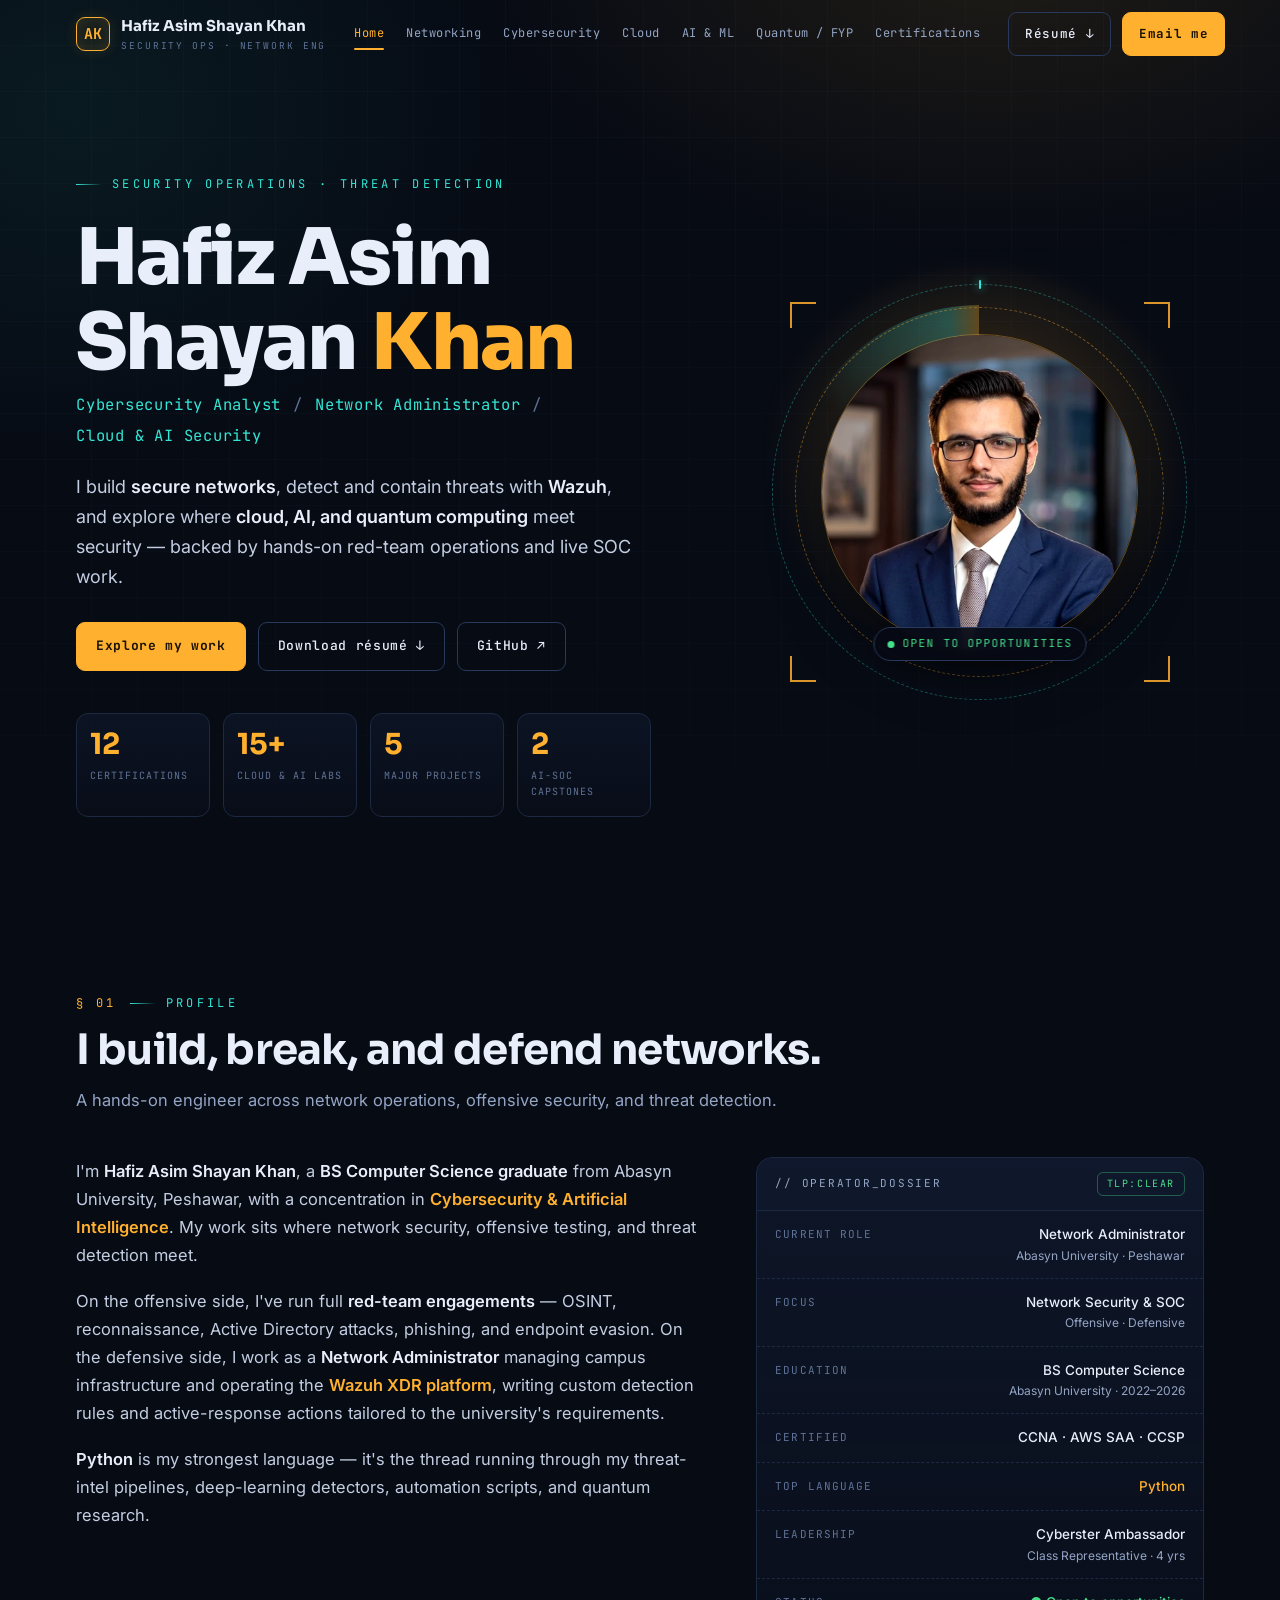
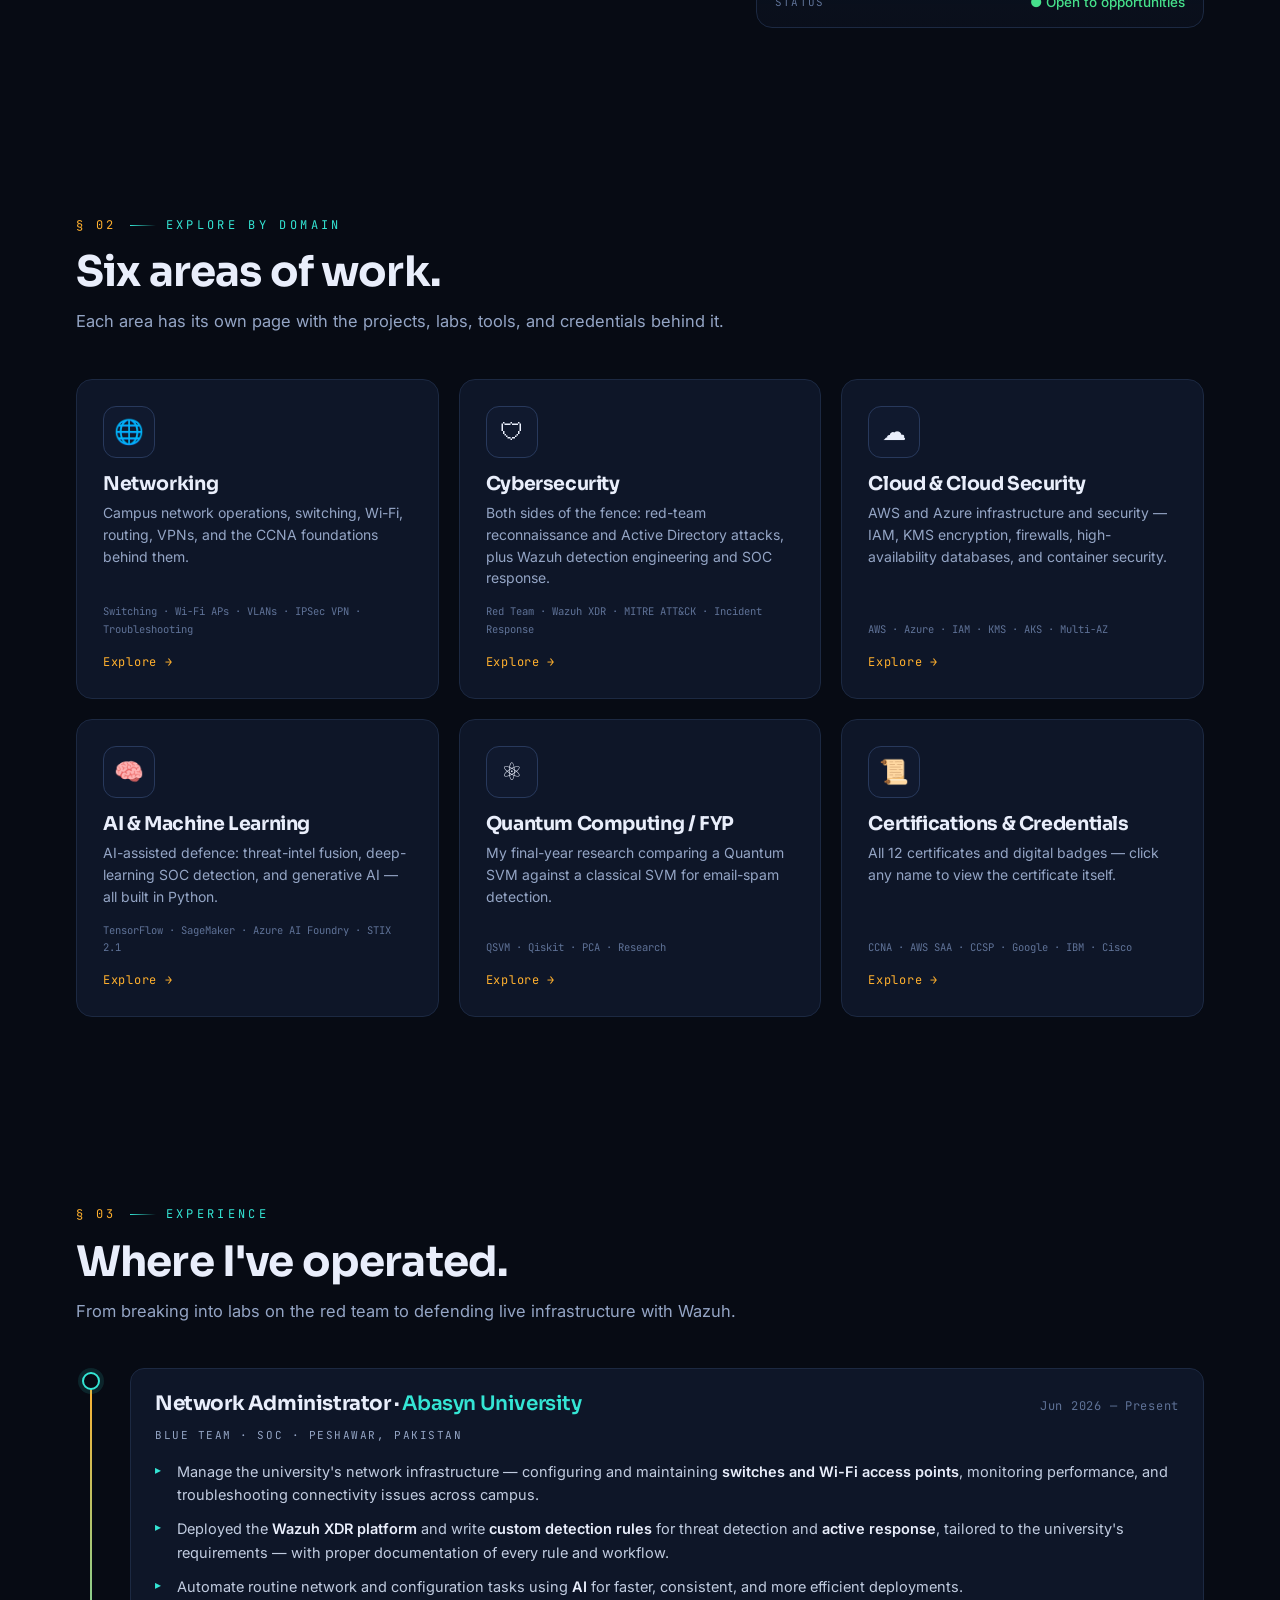
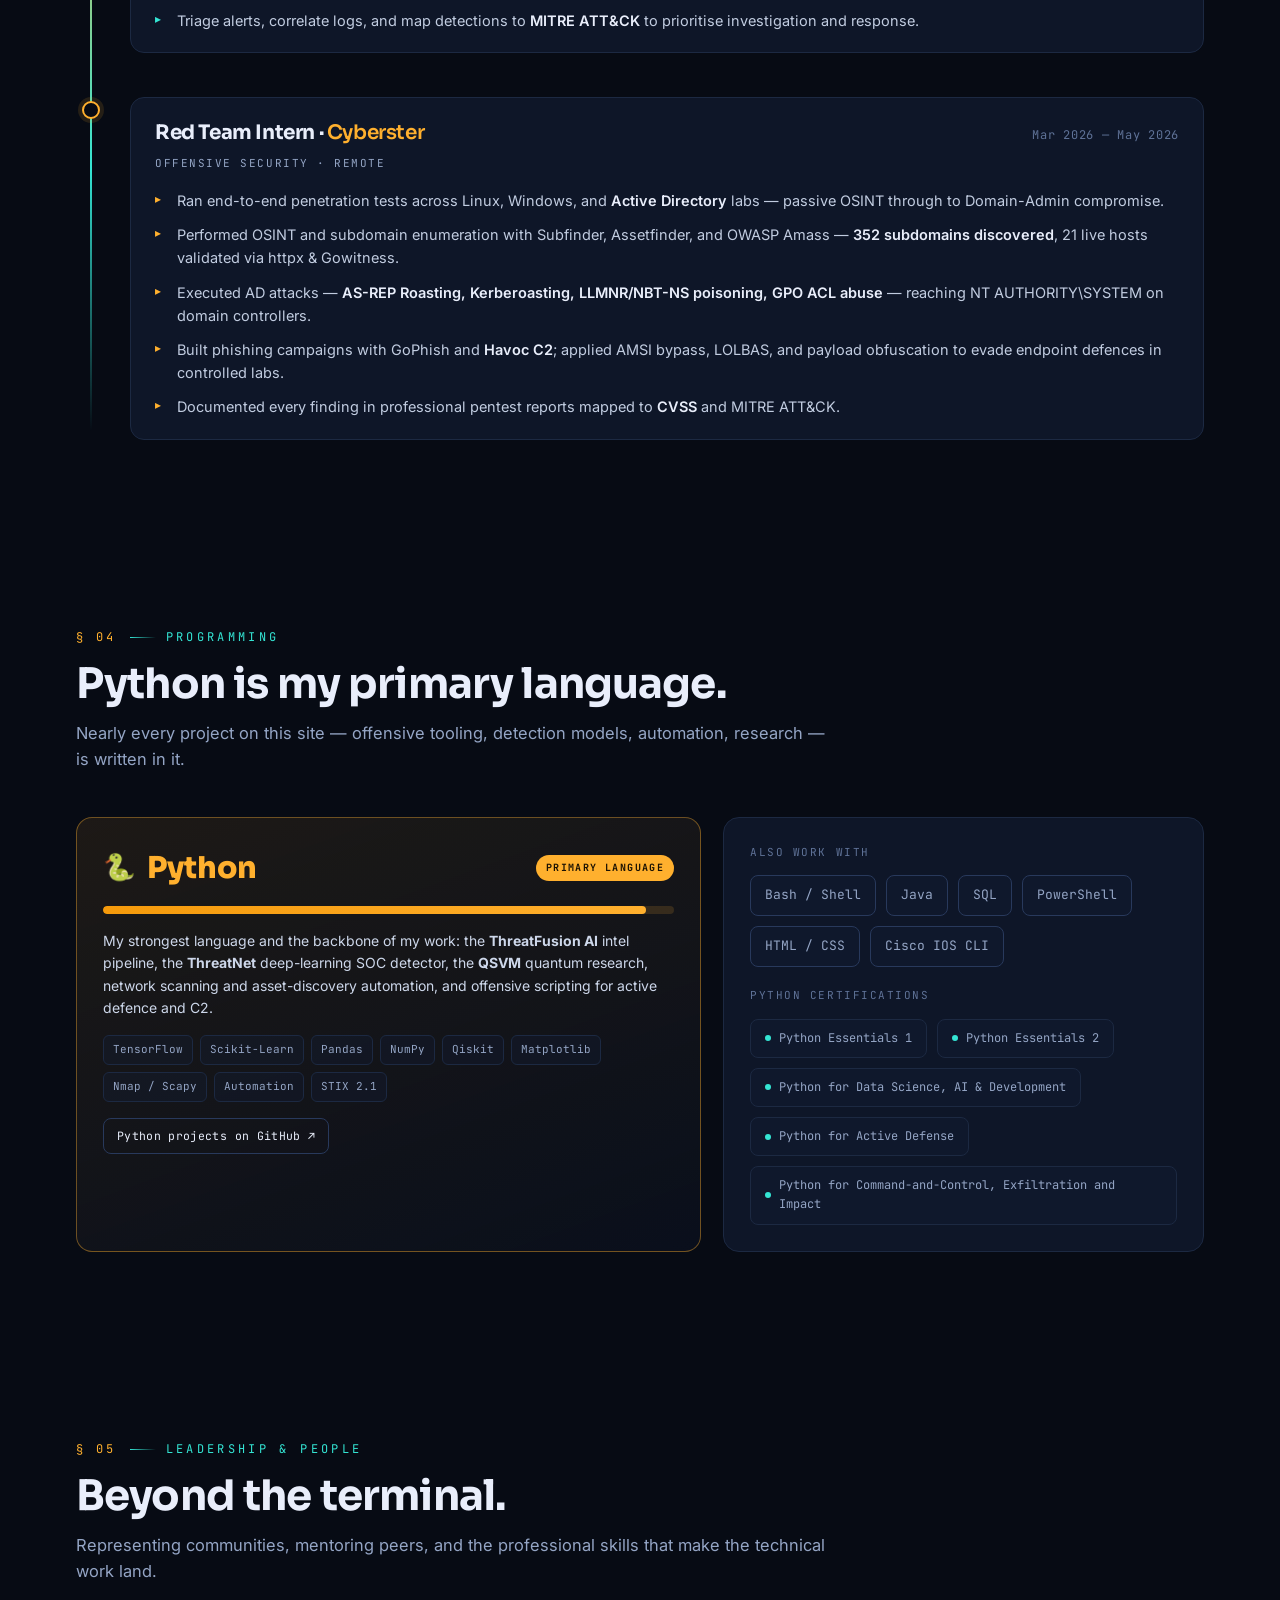
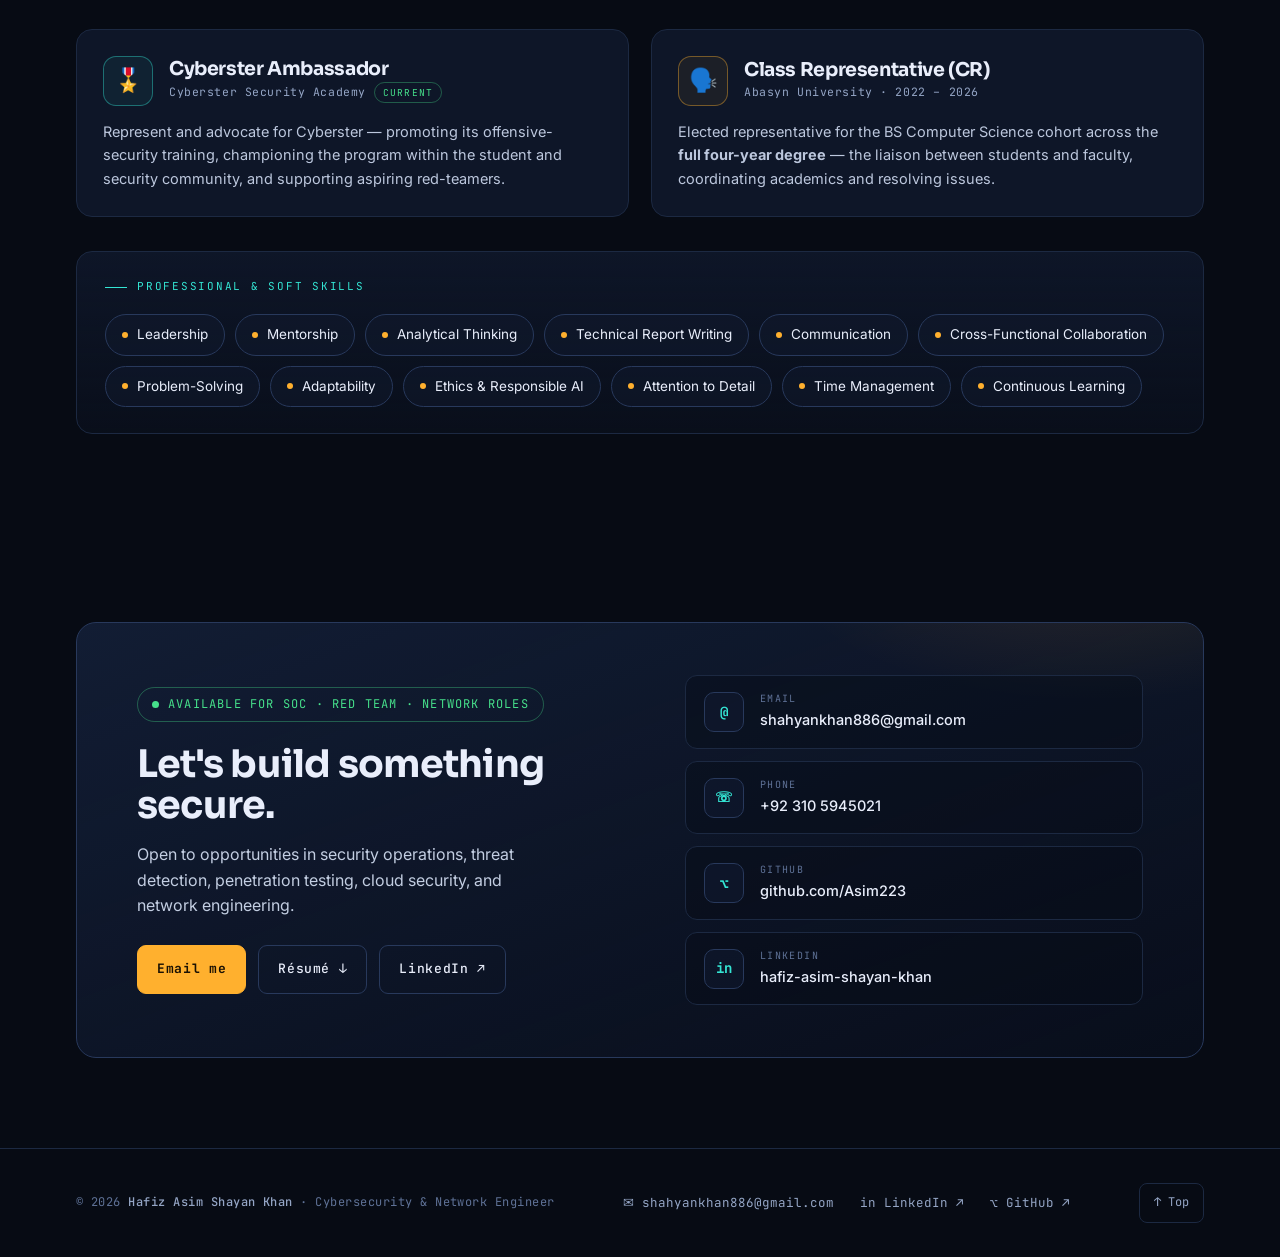
==== commit e4b83e99: "Add files via upload" ====
--- a/index.html
+++ b/index.html
@@ -1,770 +1,843 @@
-<!DOCTYPE html>
-<html lang="en">
-<head>
-<meta charset="UTF-8">
-<meta name="viewport" content="width=device-width, initial-scale=1.0">
-<title>Hafiz Asim Shayan Khan — Cybersecurity Analyst · Network Administrator · Cloud &amp; AI Security</title>
-<meta name="description" content="Hafiz Asim Shayan Khan — CCNA-certified Cybersecurity Analyst and Network Administrator. Red-team reconnaissance, Wazuh threat detection, cloud security (AWS &amp; Azure), and AI/ML security research.">
-<meta name="keywords" content="Hafiz Asim Shayan Khan, Cybersecurity Analyst, Network Administrator, Wazuh, SOC, Red Team, Penetration Testing, AWS Security, Azure Security, AI Security, Peshawar, CCNA">
-<meta name="author" content="Hafiz Asim Shayan Khan">
-<meta name="theme-color" content="#070b14">
-<link rel="canonical" href="https://asimshayankhan.dev/">
-<!-- Open Graph / Twitter (set og:url + og:image to your live URLs when hosting) -->
-<meta property="og:type" content="profile">
-<meta property="og:title" content="Hafiz Asim Shayan Khan — Cybersecurity Analyst &amp; Network Administrator">
-<meta property="og:description" content="Red-team reconnaissance, Wazuh threat detection, cloud security across AWS &amp; Azure, and AI/ML security research.">
-<meta property="og:image" content="og-image.jpg">
-<meta property="og:url" content="https://asimshayankhan.dev/">
-<meta name="twitter:card" content="summary_large_image">
-<meta name="twitter:title" content="Hafiz Asim Shayan Khan — Cybersecurity &amp; Network Engineer">
-<meta name="twitter:description" content="Building secure networks, detecting threats, and exploring cloud &amp; AI security.">
-<meta name="twitter:image" content="og-image.jpg">
-<link rel="preconnect" href="https://fonts.googleapis.com">
-<link rel="preconnect" href="https://fonts.gstatic.com" crossorigin>
-<link href="https://fonts.googleapis.com/css2?family=Sora:wght@400;500;600;700;800&family=Inter:wght@400;500;600&family=JetBrains+Mono:wght@400;500;700&display=swap" rel="stylesheet">
-<script type="application/ld+json">
-{
-  "@context":"https://schema.org",
-  "@type":"Person",
-  "name":"Hafiz Asim Shayan Khan",
-  "jobTitle":"Cybersecurity Analyst & Network Administrator",
-  "email":"mailto:shahyankhan886@gmail.com",
-  "telephone":"+92-310-5945021",
-  "address":{"@type":"PostalAddress","addressLocality":"Peshawar","addressCountry":"Pakistan"},
-  "alumniOf":{"@type":"CollegeOrUniversity","name":"Abasyn University"},
-  "sameAs":["https://www.linkedin.com/in/hafiz-asim-shayan-khan-111a962a4/"],
-  "knowsAbout":["Cybersecurity","Penetration Testing","Wazuh","SOC","Network Engineering","Cloud Security","AWS","Azure","Machine Learning","Threat Detection"]
-}
-</script>
-<style>
-:root{
-  --ink:#070b14; --ink-2:#0a1020; --panel:#0e1628; --panel-2:#121d34;
-  --line:#1c2942; --line-2:#28395c;
-  --text:#e9eefb; --muted:#94a5c5; --faint:#5f7297;
-  --amber:#ffb02e; --amber-deep:#f59a0b;
-  --cyan:#34e5d4; --cyan-deep:#1fc7b7;
-  --red:#ff5d68; --green:#46e08b; --violet:#a889ff; --blue:#7fb0ff;
-  --aws:#ff9900; --azure:#3aa0ff;
-  --maxw:1180px;
-  --ease:cubic-bezier(.2,.7,.2,1);
-}
-*{box-sizing:border-box}
-html{scroll-behavior:smooth}
-body{
-  margin:0; background:var(--ink); color:var(--text);
-  font-family:"Inter",system-ui,sans-serif; font-size:16px; line-height:1.6;
-  -webkit-font-smoothing:antialiased; overflow-x:hidden;
-}
-body::before{
-  content:""; position:fixed; inset:0; z-index:0; pointer-events:none;
-  background:
-    radial-gradient(900px 520px at 78% -6%, rgba(255,176,46,.10), transparent 60%),
-    radial-gradient(760px 620px at 6% 12%, rgba(52,229,212,.07), transparent 60%),
-    linear-gradient(transparent 0, transparent calc(100% - 1px), rgba(40,57,92,.16) 100%) 0 0/100% 46px,
-    linear-gradient(90deg, transparent 0, transparent calc(100% - 1px), rgba(40,57,92,.16) 100%) 0 0/46px 100%;
-  mask:linear-gradient(180deg,#000 0,#000 70%,transparent 100%);
-}
-a{color:inherit;text-decoration:none}
-img{max-width:100%;display:block}
-h1,h2,h3,h4{font-family:"Sora",sans-serif;font-weight:700;line-height:1.08;margin:0;letter-spacing:-.02em}
-.mono{font-family:"JetBrains Mono",monospace}
-.wrap{max-width:var(--maxw);margin:0 auto;padding:0 26px;position:relative;z-index:1}
-.skip{position:absolute;left:-999px;top:0;background:var(--amber);color:#1a1103;padding:10px 16px;border-radius:8px;font-family:"JetBrains Mono";font-size:13px;z-index:200}
-.skip:focus{left:12px;top:12px}
-
-.eyebrow{font-family:"JetBrains Mono",monospace;font-size:12px;letter-spacing:.28em;text-transform:uppercase;color:var(--cyan);display:inline-flex;align-items:center;gap:10px}
-.eyebrow::before{content:"";width:26px;height:1px;background:linear-gradient(90deg,var(--cyan),transparent)}
-.sec-no{font-family:"JetBrains Mono",monospace;color:var(--amber);font-size:12px;letter-spacing:.24em}
-
-/* nav */
-header.nav{position:fixed;top:0;left:0;right:0;z-index:50;transition:background .4s var(--ease),border-color .4s var(--ease);border-bottom:1px solid transparent}
-header.nav.scrolled{background:rgba(7,11,20,.82);backdrop-filter:blur(14px) saturate(140%);border-bottom:1px solid var(--line)}
-.nav-inner{display:flex;align-items:center;justify-content:space-between;height:68px;gap:18px}
-.brand{display:flex;align-items:center;gap:11px;font-family:"Sora";font-weight:700;flex:none}
-.brand .mark{width:34px;height:34px;border:1.5px solid var(--amber);border-radius:9px;display:grid;place-items:center;font-family:"JetBrains Mono";font-weight:700;font-size:15px;color:var(--amber);box-shadow:0 0 22px rgba(255,176,46,.18) inset,0 0 14px rgba(255,176,46,.12)}
-.brand .who{font-size:15px;white-space:nowrap}
-.brand .who small{display:block;font-family:"JetBrains Mono";font-weight:400;font-size:9.5px;letter-spacing:.2em;color:var(--faint);text-transform:uppercase}
-.nav-links{display:flex;align-items:center;gap:2px}
-.nav-links a{font-family:"JetBrains Mono";font-size:12px;letter-spacing:.04em;color:var(--muted);padding:9px 10px;border-radius:8px;transition:color .2s,background .2s;position:relative;white-space:nowrap}
-.nav-links a:hover{color:var(--text)}
-.nav-links a.active{color:var(--amber)}
-.nav-links a.active::after{content:"";position:absolute;left:10px;right:10px;bottom:3px;height:1.5px;background:var(--amber);border-radius:2px}
-.btn{font-family:"JetBrains Mono";font-size:12.5px;font-weight:500;letter-spacing:.05em;display:inline-flex;align-items:center;gap:9px;padding:11px 16px;border-radius:9px;cursor:pointer;border:1px solid var(--line-2);color:var(--text);background:transparent;transition:all .22s var(--ease)}
-.btn:hover{border-color:var(--amber);color:var(--amber);transform:translateY(-1px)}
-.btn.solid{background:var(--amber);color:#1a1103;border-color:var(--amber);font-weight:700}
-.btn.solid:hover{background:#ffbe4d;box-shadow:0 10px 30px -10px rgba(255,176,46,.5);color:#1a1103}
-.btn.cyan:hover{border-color:var(--cyan);color:var(--cyan)}
-.nav-cta{display:flex;align-items:center;gap:11px;flex:none}
-.burger{display:none;flex-direction:column;gap:5px;background:none;border:0;cursor:pointer;padding:8px}
-.burger span{width:24px;height:2px;background:var(--text);border-radius:2px;transition:.3s}
-
-/* sections */
-main{position:relative;z-index:1}
-section{padding:94px 0;position:relative}
-.sec-head{display:flex;flex-direction:column;gap:14px;margin-bottom:44px;max-width:760px}
-.sec-head h2{font-size:clamp(28px,4.4vw,42px)}
-.sec-head p{color:var(--muted);margin:0;font-size:16.5px}
-.sec-tag{display:flex;align-items:center;gap:14px;flex-wrap:wrap}
-
-/* hero */
-.hero{padding-top:150px;padding-bottom:66px;min-height:100vh;display:flex;align-items:center}
-.hero-grid{display:grid;grid-template-columns:1.25fr .9fr;gap:56px;align-items:center;width:100%}
-.hero-kicker{margin-bottom:22px}
-.hero h1{font-size:clamp(40px,7vw,78px);font-weight:800;margin:0 0 8px}
-.hero h1 .lock{color:var(--amber)}
-.role-line{font-family:"JetBrains Mono";font-size:clamp(12.5px,1.7vw,15.5px);letter-spacing:.05em;color:var(--cyan);margin:2px 0 24px;display:flex;flex-wrap:wrap;gap:6px 12px}
-.role-line .dot{color:var(--faint)}
-.hero-lede{font-size:clamp(16px,2vw,18px);color:#c3cee2;max-width:565px;margin:0 0 30px;line-height:1.66}
-.hero-lede b{color:var(--text);font-weight:600}
-.hero-cta{display:flex;flex-wrap:wrap;gap:12px;margin-bottom:42px}
-.hero-cta .btn{padding:13px 19px;font-size:13px}
-.stats{display:grid;grid-template-columns:repeat(4,1fr);gap:13px;max-width:575px}
-.stat{border:1px solid var(--line);border-radius:12px;padding:16px 13px;background:linear-gradient(180deg,rgba(18,29,52,.5),rgba(14,22,40,.2))}
-.stat .n{font-family:"Sora";font-weight:700;font-size:clamp(21px,3vw,29px);color:var(--amber);line-height:1}
-.stat .l{font-family:"JetBrains Mono";font-size:10px;letter-spacing:.1em;text-transform:uppercase;color:var(--faint);margin-top:9px}
-
-.portrait-col{display:flex;justify-content:center}
-.portrait-wrap{position:relative;width:clamp(250px,32vw,352px);aspect-ratio:1}
-.portrait-glow{position:absolute;inset:-14%;border-radius:50%;background:radial-gradient(circle at 50% 42%,rgba(255,176,46,.28),transparent 62%);filter:blur(8px)}
-.sweep{position:absolute;inset:-3%;border-radius:50%;overflow:hidden;opacity:.5;mix-blend-mode:screen}
-.sweep::before{content:"";position:absolute;inset:-30%;background:conic-gradient(from 0deg,transparent 0deg,rgba(52,229,212,0) 300deg,rgba(52,229,212,.55) 350deg,rgba(255,176,46,.6) 360deg);animation:spin 7s linear infinite}
-.reticle{position:absolute;inset:-9%;border-radius:50%;border:1.4px dashed rgba(52,229,212,.34);animation:spin 26s linear infinite}
-.reticle-2{position:absolute;inset:-2.5%;border-radius:50%;border:1.2px dashed rgba(255,176,46,.42);animation:spin 34s linear infinite reverse}
-.reticle .tick{position:absolute;width:2px;height:9px;background:var(--cyan);left:50%;top:-5px;transform:translateX(-50%);border-radius:2px;box-shadow:0 0 8px var(--cyan)}
-.brackets i{position:absolute;width:26px;height:26px;border:2px solid var(--amber);opacity:.85}
-.brackets i.tl{top:-4%;left:-4%;border-right:0;border-bottom:0}
-.brackets i.tr{top:-4%;right:-4%;border-left:0;border-bottom:0}
-.brackets i.bl{bottom:-4%;left:-4%;border-right:0;border-top:0}
-.brackets i.br{bottom:-4%;right:-4%;border-left:0;border-top:0}
-.portrait{position:absolute;inset:5%;border-radius:50%;border:1px solid rgba(255,176,46,.35);overflow:hidden;box-shadow:0 30px 70px -25px rgba(0,0,0,.8),inset 0 0 60px rgba(7,11,20,.5)}
-.portrait img{width:100%;height:100%;object-fit:cover;filter:saturate(1.03) contrast(1.02)}
-.p-chip{position:absolute;bottom:2%;left:50%;transform:translateX(-50%);font-family:"JetBrains Mono";font-size:11px;letter-spacing:.1em;white-space:nowrap;background:rgba(7,11,20,.9);border:1px solid var(--line-2);color:var(--green);padding:7px 13px;border-radius:20px;display:flex;align-items:center;gap:8px;backdrop-filter:blur(6px);box-shadow:0 10px 26px -12px rgba(0,0,0,.7)}
-.p-chip .live{width:7px;height:7px;border-radius:50%;background:var(--green);animation:pulse 2s infinite}
-@keyframes spin{to{transform:rotate(360deg)}}
-@keyframes pulse{0%{box-shadow:0 0 0 0 rgba(70,224,139,.55)}70%{box-shadow:0 0 0 8px rgba(70,224,139,0)}100%{box-shadow:0 0 0 0 rgba(70,224,139,0)}}
-
-/* about */
-.about-grid{display:grid;grid-template-columns:1.35fr .95fr;gap:44px;align-items:start}
-.about-body p{color:#c3cee2;font-size:16.5px;margin:0 0 18px;line-height:1.7}
-.about-body p b{color:var(--text);font-weight:600}
-.about-body .hl{color:var(--amber);font-weight:600}
-.dossier{border:1px solid var(--line);border-radius:16px;background:linear-gradient(180deg,var(--panel),rgba(14,22,40,.4));overflow:hidden}
-.dossier .dh{display:flex;align-items:center;justify-content:space-between;padding:14px 18px;border-bottom:1px solid var(--line);background:rgba(18,29,52,.4)}
-.dossier .dh span{font-family:"JetBrains Mono";font-size:11px;letter-spacing:.16em;color:var(--muted);text-transform:uppercase}
-.dossier .dh .tlp{color:var(--green);border:1px solid rgba(70,224,139,.35);padding:3px 9px;border-radius:6px;font-size:10px}
-.drow{display:flex;justify-content:space-between;gap:16px;padding:13px 18px;border-bottom:1px dashed var(--line);font-size:13.5px}
-.drow:last-child{border-bottom:0}
-.drow .k{font-family:"JetBrains Mono";font-size:11px;letter-spacing:.1em;color:var(--faint);text-transform:uppercase;white-space:nowrap;padding-top:2px}
-.drow .v{text-align:right;color:var(--text);font-weight:500}
-.drow .v small{display:block;color:var(--muted);font-weight:400;font-size:12px}
-
-/* experience */
-.timeline{position:relative;margin-top:8px}
-.timeline::before{content:"";position:absolute;left:14px;top:8px;bottom:8px;width:2px;background:linear-gradient(180deg,var(--amber),var(--cyan) 60%,transparent)}
-.job{position:relative;padding:0 0 44px 54px}
-.job:last-child{padding-bottom:0}
-.job .node{position:absolute;left:6px;top:4px;width:18px;height:18px;border-radius:50%;background:var(--ink);border:2px solid var(--amber);box-shadow:0 0 0 4px rgba(255,176,46,.12)}
-.job.blue .node{border-color:var(--cyan);box-shadow:0 0 0 4px rgba(52,229,212,.12)}
-.job-card{border:1px solid var(--line);border-radius:14px;padding:24px 24px 20px;background:var(--panel);transition:border-color .25s,transform .25s}
-.job-card:hover{border-color:var(--line-2);transform:translateX(3px)}
-.job-top{display:flex;flex-wrap:wrap;justify-content:space-between;gap:8px 20px;align-items:baseline;margin-bottom:4px}
-.job-top h3{font-size:20px}
-.job .org{color:var(--amber);font-weight:600}
-.job.blue .org{color:var(--cyan)}
-.job .when{font-family:"JetBrains Mono";font-size:12px;letter-spacing:.06em;color:var(--faint);white-space:nowrap}
-.job .kind{font-family:"JetBrains Mono";font-size:11px;letter-spacing:.14em;text-transform:uppercase;color:var(--muted);margin-bottom:16px;display:inline-block}
-.job ul{margin:0;padding:0;list-style:none;display:flex;flex-direction:column;gap:11px}
-.job li{position:relative;padding-left:22px;color:#c1cce0;font-size:14.5px;line-height:1.6}
-.job li::before{content:"▸";position:absolute;left:0;top:0;color:var(--amber);font-size:12px}
-.job.blue li::before{color:var(--cyan)}
-.job li b{color:var(--text);font-weight:600}
-
-/* project + lab cards shared */
-.chips{display:flex;flex-wrap:wrap;gap:7px}
-.chip{font-family:"JetBrains Mono";font-size:11px;color:var(--muted);border:1px solid var(--line);border-radius:6px;padding:5px 9px;background:rgba(18,29,52,.4)}
-.chip:hover{border-color:var(--cyan);color:var(--cyan)}
-.feat-grid{display:grid;grid-template-columns:1fr 1fr;gap:22px;margin-bottom:22px}
-.pcard{border:1px solid var(--line);border-radius:16px;background:var(--panel);padding:26px;position:relative;overflow:hidden;transition:border-color .28s var(--ease),transform .28s var(--ease),box-shadow .28s}
-.pcard::after{content:"";position:absolute;inset:0;pointer-events:none;background:radial-gradient(420px 200px at 100% 0,rgba(255,176,46,.07),transparent 60%);opacity:0;transition:opacity .3s}
-.pcard:hover{border-color:var(--amber);transform:translateY(-4px);box-shadow:0 24px 50px -28px rgba(0,0,0,.8)}
-.pcard:hover::after{opacity:1}
-.pcard.feat{border-color:var(--line-2)}
-.ptag{font-family:"JetBrains Mono";font-size:10.5px;letter-spacing:.14em;text-transform:uppercase;color:var(--cyan);margin-bottom:14px;display:inline-flex;align-items:center;gap:8px}
-.ptag .idx{color:var(--faint)}
-.pcard h3{font-size:22px;margin-bottom:12px}
-.pcard.feat h3{font-size:25px}
-.pdesc{color:#b7c3da;font-size:14.5px;line-height:1.62;margin:0 0 16px}
-.pfind{border-left:2px solid var(--amber);padding:11px 0 11px 15px;margin:0 0 18px;background:linear-gradient(90deg,rgba(255,176,46,.06),transparent);border-radius:0 8px 8px 0;font-size:13.5px;color:#cdd7ea}
-.pfind b{color:var(--amber);font-family:"JetBrains Mono";font-size:11px;letter-spacing:.1em;text-transform:uppercase;display:block;margin-bottom:5px}
-.pmetric{display:flex;flex-wrap:wrap;gap:8px 18px;margin:0 0 18px;padding:14px 16px;border:1px dashed var(--line-2);border-radius:10px;background:rgba(10,16,32,.5)}
-.pmetric div{display:flex;flex-direction:column}
-.pmetric .mn{font-family:"Sora";font-weight:700;color:var(--amber);font-size:18px;line-height:1}
-.pmetric .ml{font-family:"JetBrains Mono";font-size:9.5px;letter-spacing:.1em;text-transform:uppercase;color:var(--faint);margin-top:5px}
-.grid-3{display:grid;grid-template-columns:repeat(3,1fr);gap:22px}
-
-/* labs */
-.lab-grid{display:grid;grid-template-columns:1fr 1fr;gap:22px}
-.labcard{border:1px solid var(--line);border-radius:16px;background:var(--panel);padding:26px;position:relative;overflow:hidden;transition:border-color .28s,transform .28s,box-shadow .28s}
-.labcard:hover{border-color:var(--line-2);transform:translateY(-3px);box-shadow:0 22px 46px -28px rgba(0,0,0,.8)}
-.lab-top{display:flex;align-items:center;justify-content:space-between;gap:14px;margin-bottom:16px}
-.lab-top h3{font-size:20px}
-.lab-ico{width:44px;height:44px;flex:none;border-radius:11px;display:grid;place-items:center;font-size:20px;border:1px solid var(--line-2);background:rgba(18,29,52,.5)}
-.provider{font-family:"JetBrains Mono";font-size:10px;font-weight:700;letter-spacing:.14em;text-transform:uppercase;padding:5px 10px;border-radius:20px;white-space:nowrap}
-.provider.aws{color:var(--aws);border:1px solid rgba(255,153,0,.4);background:rgba(255,153,0,.07)}
-.provider.azure{color:var(--azure);border:1px solid rgba(58,160,255,.4);background:rgba(58,160,255,.07)}
-.labcard p{color:#b7c3da;font-size:14.5px;line-height:1.62;margin:0 0 16px}
-.labcard.aws .lab-ico{color:var(--aws);border-color:rgba(255,153,0,.4)}
-.labcard.azure .lab-ico{color:var(--azure);border-color:rgba(58,160,255,.4)}
-
-/* skills */
-.skill-grid{display:grid;grid-template-columns:repeat(3,1fr);gap:20px}
-.skillcard{border:1px solid var(--line);border-radius:14px;padding:22px;background:var(--panel);transition:border-color .25s}
-.skillcard:hover{border-color:var(--line-2)}
-.skillcard .sh{display:flex;align-items:center;gap:12px;margin-bottom:16px}
-.skillcard .sh .ico{width:38px;height:38px;border-radius:10px;display:grid;place-items:center;font-size:17px;border:1px solid var(--line-2);background:rgba(18,29,52,.5)}
-.skillcard.a .sh .ico{color:var(--red);border-color:rgba(255,93,104,.4)}
-.skillcard.d .sh .ico{color:var(--green);border-color:rgba(70,224,139,.4)}
-.skillcard.n .sh .ico{color:var(--cyan);border-color:rgba(52,229,212,.4)}
-.skillcard.c .sh .ico{color:var(--amber);border-color:rgba(255,176,46,.4)}
-.skillcard.m .sh .ico{color:var(--violet);border-color:rgba(168,137,255,.4)}
-.skillcard.s .sh .ico{color:var(--blue);border-color:rgba(127,176,255,.4)}
-.skillcard .sh h3{font-size:15.5px}
-.skillcard .sh small{font-family:"JetBrains Mono";font-size:10px;letter-spacing:.12em;text-transform:uppercase;color:var(--faint);display:block;margin-top:2px}
-
-/* leadership */
-.lead-grid{display:grid;grid-template-columns:1fr 1fr;gap:22px;margin-bottom:34px}
-.leadcard{border:1px solid var(--line);border-radius:16px;background:var(--panel);padding:26px;position:relative;overflow:hidden;transition:border-color .25s,transform .25s}
-.leadcard:hover{border-color:var(--amber);transform:translateY(-3px)}
-.lead-top{display:flex;align-items:center;gap:16px;margin-bottom:14px}
-.lead-ico{width:50px;height:50px;flex:none;border-radius:13px;display:grid;place-items:center;font-size:23px;color:var(--amber);border:1px solid rgba(255,176,46,.4);background:rgba(255,176,46,.06)}
-.leadcard.cy .lead-ico{color:var(--cyan);border-color:rgba(52,229,212,.4);background:rgba(52,229,212,.06)}
-.lead-top h3{font-size:19px}
-.lead-top .sub{font-family:"JetBrains Mono";font-size:11.5px;letter-spacing:.05em;color:var(--muted);margin-top:3px;display:flex;align-items:center;gap:8px;flex-wrap:wrap}
-.lead-top .now{color:var(--green);border:1px solid rgba(70,224,139,.35);border-radius:20px;padding:2px 8px;font-size:9.5px;letter-spacing:.12em}
-.leadcard p{color:#bcc7dd;font-size:14.5px;line-height:1.62;margin:0}
-.soft-wrap{border:1px solid var(--line);border-radius:16px;background:linear-gradient(180deg,var(--panel),rgba(14,22,40,.35));padding:26px 28px}
-.soft-wrap .st{font-family:"JetBrains Mono";font-size:11px;letter-spacing:.16em;text-transform:uppercase;color:var(--cyan);margin-bottom:18px;display:flex;align-items:center;gap:10px}
-.soft-wrap .st::before{content:"";width:22px;height:1px;background:var(--cyan)}
-.softskills{display:flex;flex-wrap:wrap;gap:10px}
-.soft{font-family:"Inter";font-size:13.5px;color:var(--text);border:1px solid var(--line-2);border-radius:30px;padding:9px 16px;background:rgba(18,29,52,.4);display:inline-flex;align-items:center;gap:9px;transition:border-color .2s,transform .2s}
-.soft:hover{border-color:var(--amber);transform:translateY(-2px)}
-.soft .d{width:6px;height:6px;border-radius:50%;background:var(--amber)}
-
-/* certs */
-.cert-grid{display:grid;grid-template-columns:repeat(2,1fr);gap:14px}
-.cert{display:flex;align-items:center;gap:16px;border:1px solid var(--line);border-radius:12px;padding:16px 18px;background:var(--panel);transition:border-color .22s,transform .22s}
-.cert:hover{border-color:var(--amber);transform:translateY(-2px)}
-.cert .badge{width:44px;height:44px;flex:none;border-radius:10px;display:grid;place-items:center;font-family:"JetBrains Mono";font-weight:700;font-size:13px;color:var(--amber);border:1px solid rgba(255,176,46,.35);background:rgba(255,176,46,.06)}
-.cert .ct{min-width:0}
-.cert .ct h4{font-size:14.5px;font-family:"Sora";font-weight:600;line-height:1.25;margin-bottom:3px}
-.cert .ct span{font-family:"JetBrains Mono";font-size:11px;letter-spacing:.05em;color:var(--faint)}
-
-/* contact */
-#contact{padding-bottom:70px}
-.contact-box{border:1px solid var(--line-2);border-radius:20px;overflow:hidden;background:linear-gradient(160deg,var(--panel-2),rgba(10,16,32,.6));position:relative}
-.contact-box::before{content:"";position:absolute;inset:0;pointer-events:none;background:radial-gradient(600px 300px at 90% -20%,rgba(255,176,46,.12),transparent 55%)}
-.contact-inner{position:relative;padding:52px clamp(26px,5vw,60px);display:grid;grid-template-columns:1.1fr 1fr;gap:44px;align-items:center}
-.contact-inner h2{font-size:clamp(26px,3.6vw,38px);margin-bottom:16px}
-.contact-inner p{color:#c3cee2;margin:0 0 26px;font-size:16px;max-width:420px}
-.avail{display:inline-flex;align-items:center;gap:9px;font-family:"JetBrains Mono";font-size:12px;letter-spacing:.1em;color:var(--green);border:1px solid rgba(70,224,139,.35);border-radius:20px;padding:7px 14px;margin-bottom:22px}
-.avail .live{width:7px;height:7px;border-radius:50%;background:var(--green);animation:pulse 2s infinite}
-.clist{display:flex;flex-direction:column;gap:12px}
-.crow{display:flex;align-items:center;gap:16px;border:1px solid var(--line);border-radius:12px;padding:15px 18px;background:rgba(7,11,20,.4);transition:border-color .22s,transform .22s}
-.crow:hover{border-color:var(--cyan);transform:translateX(3px)}
-.crow .ci{width:40px;height:40px;flex:none;border-radius:10px;display:grid;place-items:center;border:1px solid var(--line-2);color:var(--cyan);background:rgba(18,29,52,.5);font-family:"JetBrains Mono";font-weight:700;font-size:14px}
-.crow .cv small{font-family:"JetBrains Mono";font-size:10px;letter-spacing:.14em;text-transform:uppercase;color:var(--faint);display:block}
-.crow .cv span{font-size:14.5px;color:var(--text);font-weight:500;word-break:break-all}
-
-footer{border-top:1px solid var(--line);padding:34px 0;margin-top:20px;position:relative;z-index:1}
-.foot-inner{display:flex;flex-wrap:wrap;justify-content:space-between;gap:16px;align-items:center}
-.foot-inner .fb{font-family:"JetBrains Mono";font-size:12px;color:var(--faint);letter-spacing:.04em}
-.foot-inner .fb b{color:var(--muted);font-weight:500}
-.top-link{font-family:"JetBrains Mono";font-size:12px;color:var(--muted);border:1px solid var(--line);border-radius:8px;padding:9px 14px;transition:.2s}
-.top-link:hover{border-color:var(--amber);color:var(--amber)}
-
-.reveal{opacity:0;transform:translateY(22px);transition:opacity .7s var(--ease),transform .7s var(--ease)}
-.reveal.in{opacity:1;transform:none}
-
-@media (max-width:1080px){
-  .nav-links{display:none}
-  .burger{display:flex}
-  .nav-links.open{display:flex;position:absolute;top:68px;left:0;right:0;flex-direction:column;gap:2px;background:rgba(7,11,20,.97);backdrop-filter:blur(14px);border-bottom:1px solid var(--line);padding:14px 22px}
-  .nav-links.open a{padding:12px 10px;font-size:14px}
-}
-@media (max-width:960px){
-  .hero-grid{grid-template-columns:1fr;gap:40px}
-  .portrait-col{order:-1}
-  .about-grid{grid-template-columns:1fr;gap:30px}
-  .feat-grid,.lab-grid,.lead-grid{grid-template-columns:1fr}
-  .grid-3{grid-template-columns:1fr 1fr}
-  .skill-grid{grid-template-columns:1fr 1fr}
-  .contact-inner{grid-template-columns:1fr;gap:30px}
-}
-@media (max-width:720px){
-  .nav-cta .btn:not(.solid){display:none}
-  section{padding:70px 0}
-  .hero{padding-top:118px}
-  .stats{grid-template-columns:1fr 1fr}
-  .grid-3,.skill-grid,.cert-grid{grid-template-columns:1fr}
-  .job{padding-left:44px}
-}
-@media (prefers-reduced-motion:reduce){
-  *{animation:none!important;scroll-behavior:auto!important}
-  .reveal{opacity:1;transform:none;transition:none}
-}
-:focus-visible{outline:2px solid var(--amber);outline-offset:3px;border-radius:4px}
-</style>
-</head>
-<body>
-<a href="#main" class="skip">Skip to content</a>
-
-<header class="nav" id="nav">
-  <div class="wrap nav-inner">
-    <a class="brand" href="#top" aria-label="Hafiz Asim Shayan Khan — home">
-      <span class="mark" aria-hidden="true">AK</span>
-      <span class="who">Hafiz Asim Shayan Khan<small>Security Ops · Network Eng</small></span>
-    </a>
-    <nav class="nav-links" id="navlinks" aria-label="Primary">
-      <a href="#about">About</a>
-      <a href="#experience">Experience</a>
-      <a href="#work">Work</a>
-      <a href="#labs">Labs</a>
-      <a href="#skills">Skills</a>
-      <a href="#leadership">Leadership</a>
-      <a href="#certs">Certs</a>
-      <a href="#contact">Contact</a>
-    </nav>
-    <div class="nav-cta">
-      <a class="btn cyan" href="Hafiz_Asim_Shayan_Khan_Resume.pdf" download>Résumé ↓</a>
-      <a class="btn solid" href="#contact">Get in touch</a>
-      <button class="burger" id="burger" aria-label="Toggle menu" aria-expanded="false"><span></span><span></span><span></span></button>
-    </div>
-  </div>
-</header>
-
-<main id="main">
-<a id="top"></a>
-
-<!-- HERO -->
-<section class="hero" aria-label="Introduction">
-  <div class="wrap hero-grid">
-    <div class="hero-text">
-      <div class="hero-kicker eyebrow">Security Operations · Threat Detection</div>
-      <h1>Hafiz Asim<br>Shayan <span class="lock">Khan</span></h1>
-      <p class="role-line">
-        <span>Cybersecurity&nbsp;Analyst</span><span class="dot">/</span>
-        <span>Network&nbsp;Administrator</span><span class="dot">/</span>
-        <span>Cloud&nbsp;&amp;&nbsp;AI&nbsp;Security</span>
-      </p>
-      <p class="hero-lede">
-        I build <b>secure networks</b>, detect and contain threats with <b>Wazuh</b>, and explore where <b>cloud, AI, and quantum-enhanced security</b> meet — backed by hands-on red-team reconnaissance and SOC operations.
-      </p>
-      <div class="hero-cta">
-        <a class="btn solid" href="#work">View featured work</a>
-        <a class="btn cyan" href="Hafiz_Asim_Shayan_Khan_Resume.pdf" download>Download résumé ↓</a>
-        <a class="btn" href="https://www.linkedin.com/in/hafiz-asim-shayan-khan-111a962a4/" target="_blank" rel="noopener">LinkedIn ↗</a>
-      </div>
-      <div class="stats">
-        <div class="stat"><div class="n">10+</div><div class="l">Certifications</div></div>
-        <div class="stat"><div class="n">15+</div><div class="l">Cloud &amp; AI Labs</div></div>
-        <div class="stat"><div class="n">5</div><div class="l">Security Projects</div></div>
-        <div class="stat"><div class="n">2</div><div class="l">AI-SOC Capstones</div></div>
-      </div>
-    </div>
-    <div class="portrait-col">
-      <div class="portrait-wrap">
-        <div class="portrait-glow" aria-hidden="true"></div>
-        <div class="sweep" aria-hidden="true"></div>
-        <div class="reticle" aria-hidden="true"><span class="tick"></span></div>
-        <div class="reticle-2" aria-hidden="true"></div>
-        <div class="brackets" aria-hidden="true"><i class="tl"></i><i class="tr"></i><i class="bl"></i><i class="br"></i></div>
-        <div class="portrait"><img src="[data-uri]" alt="Portrait of Hafiz Asim Shayan Khan, cybersecurity analyst and network administrator" width="352" height="352"></div>
-        <div class="p-chip"><span class="live" aria-hidden="true"></span>OPEN TO OPPORTUNITIES</div>
-      </div>
-    </div>
-  </div>
-</section>
-
-<!-- ABOUT -->
-<section id="about" aria-labelledby="about-h">
-  <div class="wrap">
-    <div class="sec-head reveal">
-      <div class="sec-tag"><span class="sec-no">§ 01</span><span class="eyebrow">Profile</span></div>
-      <h2 id="about-h">I build, break, and defend networks.</h2>
-      <p>A hands-on engineer across network operations, offensive security, and threat detection.</p>
-    </div>
-    <div class="about-grid">
-      <div class="about-body reveal">
-        <p>I'm <b>Hafiz Asim Shayan Khan</b>, a <b>BS Computer Science graduate</b> from Abasyn University, Peshawar, with a concentration in <span class="hl">Cybersecurity &amp; Artificial Intelligence</span>. My work sits where network security, offensive testing, and threat detection meet.</p>
-        <p>On the offensive side, I've run full <b>red-team engagements</b> — OSINT, reconnaissance, Active Directory attacks, phishing, and endpoint evasion. On the defensive side, I now work as a <b>Network Administrator</b> operating the <span class="hl">Wazuh XDR platform</span>, writing custom detection rules and automated active-response actions to catch and contain threats in real time.</p>
-        <p>Beyond that, I've completed <b>15+ hands-on cloud and AI labs</b> across AWS and Azure — from KMS encryption and automated incident remediation to SageMaker ML pipelines and Azure AI Foundry — and I build AI-assisted security systems, always validating results honestly rather than trusting a suspiciously perfect metric.</p>
-      </div>
-      <aside class="dossier reveal" aria-label="Profile summary">
-        <div class="dh"><span>// operator_dossier</span><span class="tlp mono">TLP:CLEAR</span></div>
-        <div class="drow"><span class="k">Current role</span><span class="v">Network Administrator<small>Abasyn University · Peshawar</small></span></div>
-        <div class="drow"><span class="k">Focus</span><span class="v">Network Security &amp; SOC<small>Offensive · Defensive</small></span></div>
-        <div class="drow"><span class="k">Education</span><span class="v">BS Computer Science<small>Abasyn University · 2022–2026</small></span></div>
-        <div class="drow"><span class="k">Certified</span><span class="v">CCNA · AWS SAA · CCSP</span></div>
-        <div class="drow"><span class="k">Leadership</span><span class="v">Cyberster Ambassador<small>Class Representative · 4 yrs</small></span></div>
-        <div class="drow"><span class="k">Location</span><span class="v">Peshawar, Pakistan</span></div>
-        <div class="drow"><span class="k">Status</span><span class="v" style="color:var(--green)">● Open to opportunities</span></div>
-      </aside>
-    </div>
-  </div>
-</section>
-
-<!-- EXPERIENCE -->
-<section id="experience" aria-labelledby="exp-h">
-  <div class="wrap">
-    <div class="sec-head reveal">
-      <div class="sec-tag"><span class="sec-no">§ 02</span><span class="eyebrow">Experience</span></div>
-      <h2 id="exp-h">Where I've operated.</h2>
-      <p>From breaking into labs on the red team to defending live infrastructure with Wazuh.</p>
-    </div>
-    <div class="timeline">
-      <article class="job blue reveal">
-        <span class="node" aria-hidden="true"></span>
-        <div class="job-card">
-          <div class="job-top">
-            <h3>Network Administrator · <span class="org">Abasyn University</span></h3>
-            <span class="when">Jun 2026 — Present</span>
-          </div>
-          <span class="kind">Blue Team · SOC · Peshawar, Pakistan</span>
-          <ul>
-            <li>Manage the university's network infrastructure — configuring and maintaining <b>switches and Wi-Fi access points</b>, monitoring performance, and troubleshooting connectivity issues across campus.</li>
-            <li>Deployed the <b>Wazuh XDR platform</b> and write <b>custom detection rules</b> for threat detection and <b>active response</b>, tailored to the university's requirements — with proper documentation of every rule and workflow.</li>
-            <li>Automate routine network and configuration tasks using <b>AI</b> for faster, consistent, and more efficient deployments.</li>
-            <li>Triage alerts, correlate logs, and map detections to <b>MITRE ATT&amp;CK</b> to prioritise investigation and response.</li>
-            <li>Configure VPN and access controls and provide day-to-day network and system support for end users.</li>
-          </ul>
-        </div>
-      </article>
-      <article class="job reveal">
-        <span class="node" aria-hidden="true"></span>
-        <div class="job-card">
-          <div class="job-top">
-            <h3>Red Team Intern · <span class="org">Cyberster</span></h3>
-            <span class="when">Mar 2026 — May 2026</span>
-          </div>
-          <span class="kind">Offensive Security · Remote</span>
-          <ul>
-            <li>Ran end-to-end penetration tests across Linux, Windows, and <b>Active Directory</b> labs — passive OSINT through to Domain-Admin compromise.</li>
-            <li>Performed OSINT and subdomain enumeration with Subfinder, Assetfinder, and OWASP Amass — <b>352 subdomains discovered</b>, 21 live hosts validated via httpx &amp; Gowitness.</li>
-            <li>Executed AD attacks — <b>AS-REP Roasting, Kerberoasting, LLMNR/NBT-NS poisoning, GPO ACL abuse</b> — reaching NT AUTHORITY\SYSTEM on domain controllers.</li>
-            <li>Built phishing campaigns with GoPhish and <b>Havoc C2</b>; applied AMSI bypass, LOLBAS, and payload obfuscation to evade endpoint defences in controlled labs.</li>
-            <li>Documented every finding in professional pentest reports mapped to <b>CVSS</b> and MITRE ATT&amp;CK.</li>
-          </ul>
-        </div>
-      </article>
-    </div>
-  </div>
-</section>
-
-<!-- WORK -->
-<section id="work" aria-labelledby="work-h">
-  <div class="wrap">
-    <div class="sec-head reveal">
-      <div class="sec-tag"><span class="sec-no">§ 03</span><span class="eyebrow">Featured Work &amp; Research</span></div>
-      <h2 id="work-h">Systems I've built.</h2>
-      <p>AI-assisted defence, threat-intelligence engineering, and cloud &amp; network security.</p>
-    </div>
-
-    <div class="feat-grid">
-      <article class="pcard feat reveal">
-        <div class="ptag"><span class="idx">01</span> AI · Threat Intelligence · MITRE ATT&amp;CK</div>
-        <h3>ThreatFusion AI — CTI Fusion Pipeline</h3>
-        <p class="pdesc">An end-to-end defensive cyber-threat-intelligence pipeline: it ingests CTI reporting, extracts indicators of compromise, proposes <b>MITRE ATT&amp;CK</b> mappings with a supervised classifier, scores risk, assembles a knowledge graph, and exports <b>STIX 2.1</b> bundles with analyst-ready reports.</p>
-        <div class="pfind"><b>The valuable finding</b>An honest evaluation exposed a data-leakage artefact behind a "perfect" 0.90 F1 — held-out template testing collapsed it to 0.27, so the detection backlog was rebuilt on analyst-validated labels instead of model output.</div>
-        <div class="pmetric">
-          <div><span class="mn">60</span><span class="ml">Reports processed</span></div>
-          <div><span class="mn">362</span><span class="ml">STIX objects</span></div>
-          <div><span class="mn">85·302</span><span class="ml">Graph nodes·edges</span></div>
-        </div>
-        <div class="chips"><span class="chip">Python</span><span class="chip">MITRE ATT&amp;CK</span><span class="chip">STIX 2.1</span><span class="chip">MISP / OpenCTI</span><span class="chip">Knowledge Graphs</span></div>
-      </article>
-
-      <article class="pcard feat reveal">
-        <div class="ptag"><span class="idx">02</span> Deep Learning · SOC · Network Detection</div>
-        <h3>ThreatNet — AI-Assisted SOC Detector</h3>
-        <p class="pdesc">A supervised deep-learning detector that classifies enterprise network flows into benign traffic plus five attack behaviours — <b>reconnaissance, brute force, web attack, exfiltration, and botnet C2</b>. Covers the full AI-SOC lifecycle: leakage-controlled preprocessing, class-imbalance handling, explainability, and a streaming live-detection demo.</p>
-        <div class="pfind"><b>Endpoint coverage</b>A complementary GRU host-log model extends detection from network flows to Linux authentication sessions — flagging brute force, privilege misuse, and persistence.</div>
-        <div class="pmetric">
-          <div><span class="mn">0.9994</span><span class="ml">Macro-F1</span></div>
-          <div><span class="mn">30K</span><span class="ml">Flows classified</span></div>
-          <div><span class="mn">43</span><span class="ml">Incidents auto-raised</span></div>
-        </div>
-        <div class="chips"><span class="chip">Python</span><span class="chip">TensorFlow</span><span class="chip">GRU</span><span class="chip">Kali Linux</span><span class="chip">Colab GPU</span></div>
-      </article>
-    </div>
-
-    <div class="grid-3">
-      <article class="pcard reveal">
-        <div class="ptag"><span class="idx">03</span> Cloud · High Availability</div>
-        <h3>AWS Aurora Multi-AZ Failover</h3>
-        <p class="pdesc">A production-grade dual-AZ VPC hosting an <b>Aurora MySQL 8.0</b> Multi-AZ cluster; validated <b>zero-downtime failover</b> with automatic role promotion in under 60 seconds and diagnosed a security-group misconfiguration along the way.</p>
-        <div class="chips"><span class="chip">AWS EC2</span><span class="chip">RDS / Aurora</span><span class="chip">VPC</span><span class="chip">Multi-AZ</span></div>
-      </article>
-      <article class="pcard reveal">
-        <div class="ptag"><span class="idx">04</span> Research · Quantum ML</div>
-        <h3>QSVM vs Classical SVM — FYP</h3>
-        <p class="pdesc">Final-year research comparing a <b>Quantum SVM</b> against a Classical SVM for email-spam detection — applying PCA for qubit constraints and probing where AI reliability breaks down in threat-detection contexts.</p>
-        <div class="chips"><span class="chip">Python</span><span class="chip">QSVM</span><span class="chip">PCA</span><span class="chip">Scikit-Learn</span></div>
-      </article>
-      <article class="pcard reveal">
-        <div class="ptag"><span class="idx">05</span> Automation · Recon</div>
-        <h3>Network Scanning &amp; Asset Discovery</h3>
-        <p class="pdesc">A Python auditing tool that sweeps CIDR subnets with <b>SYN stealth scanning</b>, detects open ports, service versions, and OS fingerprints, then writes clean inventory reports for asset management and compliance.</p>
-        <div class="chips"><span class="chip">Python</span><span class="chip">Nmap</span><span class="chip">SYN Scan</span><span class="chip">OS Fingerprinting</span></div>
-      </article>
-    </div>
-  </div>
-</section>
-
-<!-- LABS -->
-<section id="labs" aria-labelledby="labs-h">
-  <div class="wrap">
-    <div class="sec-head reveal">
-      <div class="sec-tag"><span class="sec-no">§ 04</span><span class="eyebrow">Hands-on Labs</span></div>
-      <h2 id="labs-h">Cloud &amp; AI, hands on.</h2>
-      <p>Practical lab tracks across AWS and Azure — security, machine learning, and generative AI.</p>
-    </div>
-    <div class="lab-grid">
-      <article class="labcard aws reveal">
-        <div class="lab-top">
-          <div style="display:flex;align-items:center;gap:14px">
-            <span class="lab-ico" aria-hidden="true">🔐</span>
-            <h3>AWS Cloud Security</h3>
-          </div>
-          <span class="provider aws">AWS</span>
-        </div>
-        <p>Secured S3 with resource-based &amp; IAM policies, encrypted data at rest with <b>AWS KMS</b> (SSE-KMS, EBS), monitored activity with CloudTrail + CloudWatch, and auto-remediated security-group drift using <b>AWS Config + Lambda</b>.</p>
-        <div class="chips"><span class="chip">IAM</span><span class="chip">S3 Policies</span><span class="chip">KMS</span><span class="chip">CloudTrail</span><span class="chip">CloudWatch</span><span class="chip">AWS Config</span><span class="chip">Lambda</span></div>
-      </article>
-
-      <article class="labcard azure reveal">
-        <div class="lab-top">
-          <div style="display:flex;align-items:center;gap:14px">
-            <span class="lab-ico" aria-hidden="true">🛡️</span>
-            <h3>Azure Security — AZ-500</h3>
-          </div>
-          <span class="provider azure">Azure</span>
-        </div>
-        <p>Deployed <b>Azure Firewall</b>, enforced least privilege with <b>Privileged Identity Management (PIM)</b>, implemented directory synchronization, and secured containers across <b>Azure Container Registry (ACR)</b> and <b>Azure Kubernetes Service (AKS)</b>.</p>
-        <div class="chips"><span class="chip">Azure Firewall</span><span class="chip">PIM</span><span class="chip">Entra ID</span><span class="chip">Directory Sync</span><span class="chip">ACR</span><span class="chip">AKS</span><span class="chip">Kubernetes</span></div>
-      </article>
-
-      <article class="labcard aws reveal">
-        <div class="lab-top">
-          <div style="display:flex;align-items:center;gap:14px">
-            <span class="lab-ico" aria-hidden="true">🤖</span>
-            <h3>AWS ML — Amazon SageMaker</h3>
-          </div>
-          <span class="provider aws">AWS</span>
-        </div>
-        <p>An end-to-end ML workflow on <b>Amazon SageMaker</b>: notebook instances, data ingestion &amp; EDA, feature encoding, model training &amp; deployment, performance metrics, and hyperparameter tuning — culminating in an airplane-delay prediction challenge.</p>
-        <div class="chips"><span class="chip">SageMaker</span><span class="chip">JupyterLab</span><span class="chip">Pandas</span><span class="chip">EDA</span><span class="chip">Model Training</span><span class="chip">Hyperparameter Tuning</span></div>
-      </article>
-
-      <article class="labcard azure reveal">
-        <div class="lab-top">
-          <div style="display:flex;align-items:center;gap:14px">
-            <span class="lab-ico" aria-hidden="true">✨</span>
-            <h3>Azure AI — AI Foundry</h3>
-          </div>
-          <span class="provider azure">Azure</span>
-        </div>
-        <p>Built a generative-AI project in <b>Microsoft Azure AI Foundry</b>: deployed and tested a <b>GPT-4.1</b> model, worked with project and model endpoints, and integrated the AI Foundry toolkit into Visual Studio Code.</p>
-        <div class="chips"><span class="chip">Azure AI Foundry</span><span class="chip">GPT-4.1</span><span class="chip">GenAI</span><span class="chip">Model Deployment</span><span class="chip">VS Code</span></div>
-      </article>
-    </div>
-  </div>
-</section>
-
-<!-- SKILLS -->
-<section id="skills" aria-labelledby="skills-h">
-  <div class="wrap">
-    <div class="sec-head reveal">
-      <div class="sec-tag"><span class="sec-no">§ 05</span><span class="eyebrow">Capabilities</span></div>
-      <h2 id="skills-h">The toolkit.</h2>
-      <p>Attack, defence, networking, cloud, and the AI/ML that ties them together.</p>
-    </div>
-    <div class="skill-grid">
-      <div class="skillcard a reveal">
-        <div class="sh"><span class="ico" aria-hidden="true">⚔</span><div><h3>Offensive Security</h3><small>Red Team · Recon</small></div></div>
-        <div class="chips">
-          <span class="chip">Nmap</span><span class="chip">Metasploit</span><span class="chip">Burp Suite</span><span class="chip">BloodHound</span><span class="chip">Mimikatz</span><span class="chip">Subfinder</span><span class="chip">OWASP Amass</span><span class="chip">httpx</span><span class="chip">Gowitness</span><span class="chip">OSINT</span><span class="chip">GitHub Dorking</span><span class="chip">Kerberoasting</span><span class="chip">AS-REP Roasting</span><span class="chip">Havoc C2</span><span class="chip">GoPhish</span><span class="chip">AMSI Bypass</span><span class="chip">LOLBAS</span>
-        </div>
-      </div>
-      <div class="skillcard d reveal">
-        <div class="sh"><span class="ico" aria-hidden="true">🛡</span><div><h3>Defensive · SOC &amp; SIEM</h3><small>Blue Team · Detection</small></div></div>
-        <div class="chips">
-          <span class="chip">Wazuh XDR</span><span class="chip">Custom Detection Rules</span><span class="chip">Active Response</span><span class="chip">Wireshark</span><span class="chip">Log Analysis</span><span class="chip">Alert Triage</span><span class="chip">Threat Detection</span><span class="chip">Incident Response</span><span class="chip">MITRE ATT&amp;CK</span><span class="chip">Cisco ASA</span>
-        </div>
-      </div>
-      <div class="skillcard n reveal">
-        <div class="sh"><span class="ico" aria-hidden="true">🌐</span><div><h3>Networking</h3><small>Routing · Switching</small></div></div>
-        <div class="chips">
-          <span class="chip">TCP/IP</span><span class="chip">OSI Model</span><span class="chip">Routing &amp; Switching</span><span class="chip">VLANs</span><span class="chip">Inter-VLAN</span><span class="chip">NAT/PAT</span><span class="chip">DNS</span><span class="chip">DHCP</span><span class="chip">SNMP</span><span class="chip">IPSec VPN</span><span class="chip">IKE 1&amp;2</span><span class="chip">Site-to-Site VPN</span><span class="chip">ACLs</span>
-        </div>
-      </div>
-      <div class="skillcard c reveal">
-        <div class="sh"><span class="ico" aria-hidden="true">☁</span><div><h3>Cloud &amp; Containers</h3><small>AWS · Azure · K8s</small></div></div>
-        <div class="chips">
-          <span class="chip">AWS EC2</span><span class="chip">VPC</span><span class="chip">IAM</span><span class="chip">S3</span><span class="chip">RDS / Aurora</span><span class="chip">KMS</span><span class="chip">CloudTrail</span><span class="chip">CloudWatch</span><span class="chip">AWS Config</span><span class="chip">Lambda</span><span class="chip">Azure Firewall</span><span class="chip">Entra ID / PIM</span><span class="chip">ACR</span><span class="chip">AKS</span><span class="chip">Docker</span>
-        </div>
-      </div>
-      <div class="skillcard m reveal">
-        <div class="sh"><span class="ico" aria-hidden="true">🧠</span><div><h3>AI / Machine Learning</h3><small>Detection · GenAI</small></div></div>
-        <div class="chips">
-          <span class="chip">Python</span><span class="chip">Scikit-Learn</span><span class="chip">TensorFlow</span><span class="chip">Pandas</span><span class="chip">NumPy</span><span class="chip">Amazon SageMaker</span><span class="chip">Azure AI Foundry</span><span class="chip">GPT-4.1</span><span class="chip">Isolation Forest</span><span class="chip">SVM / QSVM</span><span class="chip">GRU</span><span class="chip">PCA</span>
-        </div>
-      </div>
-      <div class="skillcard s reveal">
-        <div class="sh"><span class="ico" aria-hidden="true">⌘</span><div><h3>Systems &amp; Tools</h3><small>Labs · Scripting</small></div></div>
-        <div class="chips">
-          <span class="chip">Kali Linux</span><span class="chip">Ubuntu</span><span class="chip">Windows Server</span><span class="chip">GNS3</span><span class="chip">Packet Tracer</span><span class="chip">VMware</span><span class="chip">VirtualBox</span><span class="chip">Hyper-V</span><span class="chip">Git</span><span class="chip">SSH</span><span class="chip">Java</span>
-        </div>
-      </div>
-    </div>
-  </div>
-</section>
-
-<!-- LEADERSHIP -->
-<section id="leadership" aria-labelledby="lead-h">
-  <div class="wrap">
-    <div class="sec-head reveal">
-      <div class="sec-tag"><span class="sec-no">§ 06</span><span class="eyebrow">Leadership &amp; People</span></div>
-      <h2 id="lead-h">Beyond the terminal.</h2>
-      <p>Representing communities, mentoring peers, and the professional skills that make the technical work land.</p>
-    </div>
-    <div class="lead-grid">
-      <article class="leadcard cy reveal">
-        <div class="lead-top">
-          <span class="lead-ico" aria-hidden="true">🎖️</span>
-          <div>
-            <h3>Cyberster Ambassador</h3>
-            <div class="sub">Cyberster Security Academy <span class="now">CURRENT</span></div>
-          </div>
-        </div>
-        <p>Represent and advocate for Cyberster — promoting its offensive-security training, championing the program within the student and security community, and supporting aspiring red-teamers as they get started.</p>
-      </article>
-      <article class="leadcard reveal">
-        <div class="lead-top">
-          <span class="lead-ico" aria-hidden="true">🗣️</span>
-          <div>
-            <h3>Class Representative (CR)</h3>
-            <div class="sub">Abasyn University · 2022 – 2026</div>
-          </div>
-        </div>
-        <p>Elected representative for the BS Computer Science cohort across the <b>full four-year degree</b> — the liaison between students and faculty, coordinating academics, communicating concerns, and helping resolve issues throughout the program.</p>
-      </article>
-    </div>
-    <div class="soft-wrap reveal">
-      <div class="st">Professional &amp; Soft Skills</div>
-      <div class="softskills">
-        <span class="soft"><span class="d" aria-hidden="true"></span>Leadership</span>
-        <span class="soft"><span class="d" aria-hidden="true"></span>Mentorship</span>
-        <span class="soft"><span class="d" aria-hidden="true"></span>Analytical Thinking</span>
-        <span class="soft"><span class="d" aria-hidden="true"></span>Technical Report Writing</span>
-        <span class="soft"><span class="d" aria-hidden="true"></span>Communication</span>
-        <span class="soft"><span class="d" aria-hidden="true"></span>Cross-Functional Collaboration</span>
-        <span class="soft"><span class="d" aria-hidden="true"></span>Problem-Solving</span>
-        <span class="soft"><span class="d" aria-hidden="true"></span>Adaptability</span>
-        <span class="soft"><span class="d" aria-hidden="true"></span>Ethics &amp; Responsible AI</span>
-        <span class="soft"><span class="d" aria-hidden="true"></span>Attention to Detail</span>
-        <span class="soft"><span class="d" aria-hidden="true"></span>Time Management</span>
-        <span class="soft"><span class="d" aria-hidden="true"></span>Continuous Learning</span>
-      </div>
-    </div>
-  </div>
-</section>
-
-<!-- CERTS -->
-<section id="certs" aria-labelledby="certs-h">
-  <div class="wrap">
-    <div class="sec-head reveal">
-      <div class="sec-tag"><span class="sec-no">§ 07</span><span class="eyebrow">Credentials</span></div>
-      <h2 id="certs-h">Certifications.</h2>
-      <p>Vendor and industry credentials across networking, cloud, and security.</p>
-    </div>
-    <div class="cert-grid">
-      <div class="cert reveal"><span class="badge" aria-hidden="true">CCNA</span><div class="ct"><h4>Cisco Certified Network Associate</h4><span>Cisco · 2026</span></div></div>
-      <div class="cert reveal"><span class="badge" aria-hidden="true">SAA</span><div class="ct"><h4>AWS Solutions Architect – Associate</h4><span>Amazon Web Services · 2026</span></div></div>
-      <div class="cert reveal"><span class="badge" aria-hidden="true">CCSP</span><div class="ct"><h4>Certified Cloud Security Professional</h4><span>Pearson / Coursera · 2025</span></div></div>
-      <div class="cert reveal"><span class="badge" aria-hidden="true">SEC</span><div class="ct"><h4>IT Security: Defence Against the Digital Dark Arts</h4><span>Google / Coursera · 2025</span></div></div>
-      <div class="cert reveal"><span class="badge" aria-hidden="true">PY</span><div class="ct"><h4>Python for Active Defence</h4><span>Infosec / Coursera · 2025</span></div></div>
-      <div class="cert reveal"><span class="badge" aria-hidden="true">DIR</span><div class="ct"><h4>Detection &amp; Incident Response</h4><span>Google / Coursera · 2025</span></div></div>
-      <div class="cert reveal"><span class="badge" aria-hidden="true">NMA</span><div class="ct"><h4>Network Monitoring &amp; Analysis</h4><span>Google / Coursera · 2025</span></div></div>
-      <div class="cert reveal"><span class="badge" aria-hidden="true">SYS</span><div class="ct"><h4>System Administration &amp; IT Infrastructure</h4><span>Google / Coursera · 2025</span></div></div>
-      <div class="cert reveal"><span class="badge" aria-hidden="true">FND</span><div class="ct"><h4>Foundations of Cybersecurity</h4><span>Google / Coursera · 2025</span></div></div>
-      <div class="cert reveal"><span class="badge" aria-hidden="true">NAV</span><div class="ct"><h4>Cisco Network Administration</h4><span>NAVTTC · 2025</span></div></div>
-    </div>
-  </div>
-</section>
-
-<!-- CONTACT -->
-<section id="contact" aria-labelledby="contact-h">
-  <div class="wrap">
-    <div class="contact-box reveal">
-      <div class="contact-inner">
-        <div>
-          <div class="avail"><span class="live" aria-hidden="true"></span>AVAILABLE FOR SOC · RED TEAM · NETWORK ROLES</div>
-          <h2 id="contact-h">Let's build something secure.</h2>
-          <p>Open to opportunities in security operations, threat detection, penetration testing, cloud security, and network engineering. The fastest way to reach me is email or LinkedIn.</p>
-          <div class="hero-cta" style="margin-bottom:0">
-            <a class="btn solid" href="mailto:shahyankhan886@gmail.com">Email me</a>
-            <a class="btn cyan" href="Hafiz_Asim_Shayan_Khan_Resume.pdf" download>Résumé ↓</a>
-            <a class="btn" href="https://www.linkedin.com/in/hafiz-asim-shayan-khan-111a962a4/" target="_blank" rel="noopener">LinkedIn ↗</a>
-          </div>
-        </div>
-        <div class="clist">
-          <a class="crow" href="mailto:shahyankhan886@gmail.com"><span class="ci" aria-hidden="true">@</span><span class="cv"><small>Email</small><span>shahyankhan886@gmail.com</span></span></a>
-          <a class="crow" href="tel:+923105945021"><span class="ci" aria-hidden="true">☏</span><span class="cv"><small>Phone</small><span>+92 310 5945021</span></span></a>
-          <a class="crow" href="https://www.linkedin.com/in/hafiz-asim-shayan-khan-111a962a4/" target="_blank" rel="noopener"><span class="ci" aria-hidden="true">in</span><span class="cv"><small>LinkedIn</small><span>hafiz-asim-shayan-khan</span></span></a>
-          <div class="crow"><span class="ci" aria-hidden="true">◎</span><span class="cv"><small>Location</small><span>Peshawar, Pakistan</span></span></div>
-        </div>
-      </div>
-    </div>
-  </div>
-</section>
-</main>
-
-<footer>
-  <div class="wrap foot-inner">
-    <div class="fb">© 2026 <b>Hafiz Asim Shayan Khan</b> · Cybersecurity &amp; Network Engineer</div>
-    <div class="fb">Designed as a threat-intel dossier · <b>TLP:CLEAR</b></div>
-    <a class="top-link" href="#top">↑ Back to top</a>
-  </div>
-</footer>
-
-<script>
-(function(){
-  var nav=document.getElementById('nav');
-  var burger=document.getElementById('burger');
-  var links=document.getElementById('navlinks');
-  var linkEls=Array.prototype.slice.call(links.querySelectorAll('a'));
-  var sections=linkEls.map(function(a){return document.querySelector(a.getAttribute('href'));});
-  function onScroll(){
-    if(window.scrollY>24){nav.classList.add('scrolled');}else{nav.classList.remove('scrolled');}
-    var y=window.scrollY+120, cur=-1;
-    sections.forEach(function(s,i){ if(s&&s.offsetTop<=y){cur=i;} });
-    linkEls.forEach(function(a,i){ a.classList.toggle('active', i===cur); });
-  }
-  window.addEventListener('scroll',onScroll,{passive:true}); onScroll();
-  burger.addEventListener('click',function(){
-    var open=links.classList.toggle('open'); burger.setAttribute('aria-expanded',open);
-  });
-  linkEls.forEach(function(a){a.addEventListener('click',function(){links.classList.remove('open');burger.setAttribute('aria-expanded',false);});});
-  var reduce=window.matchMedia('(prefers-reduced-motion:reduce)').matches;
-  var items=document.querySelectorAll('.reveal');
-  if(reduce||!('IntersectionObserver' in window)){ items.forEach(function(el){el.classList.add('in');}); }
-  else{
-    var io=new IntersectionObserver(function(entries){
-      entries.forEach(function(e){ if(e.isIntersecting){e.target.classList.add('in');io.unobserve(e.target);} });
-    },{threshold:.12,rootMargin:'0px 0px -8% 0px'});
-    items.forEach(function(el){io.observe(el);});
-  }
-})();
-</script>
-</body>
-</html>+<!DOCTYPE html>
+<html lang="en">
+<head>
+<meta charset="UTF-8">
+<meta name="viewport" content="width=device-width, initial-scale=1.0">
+<title>Hafiz Asim Shayan Khan — Cybersecurity Analyst · Network Administrator · Cloud &amp; AI Security</title>
+<meta name="description" content="Hafiz Asim Shayan Khan — CCNA-certified Cybersecurity Analyst and Network Administrator. Red-team operations, Wazuh threat detection, cloud security, and AI/ML security research.">
+<meta name="author" content="Hafiz Asim Shayan Khan">
+<meta name="theme-color" content="#070b14">
+<meta property="og:type" content="profile">
+<meta property="og:title" content="Hafiz Asim Shayan Khan — Cybersecurity Analyst · Network Administrator · Cloud &amp; AI Security">
+<meta property="og:description" content="Hafiz Asim Shayan Khan — CCNA-certified Cybersecurity Analyst and Network Administrator. Red-team operations, Wazuh threat detection, cloud security, and AI/ML security research.">
+<meta property="og:image" content="og-image.jpg">
+<meta name="twitter:card" content="summary_large_image">
+<meta name="twitter:title" content="Hafiz Asim Shayan Khan — Cybersecurity Analyst · Network Administrator · Cloud &amp; AI Security">
+<meta name="twitter:description" content="Hafiz Asim Shayan Khan — CCNA-certified Cybersecurity Analyst and Network Administrator. Red-team operations, Wazuh threat detection, cloud security, and AI/ML security research.">
+<link rel="preconnect" href="https://fonts.googleapis.com">
+<link rel="preconnect" href="https://fonts.gstatic.com" crossorigin>
+<link href="https://fonts.googleapis.com/css2?family=Sora:wght@400;500;600;700;800&family=Inter:wght@400;500;600&family=JetBrains+Mono:wght@400;500;700&display=swap" rel="stylesheet">
+<style>
+
+:root{
+  --ink:#070b14; --ink-2:#0a1020; --panel:#0e1628; --panel-2:#121d34;
+  --line:#1c2942; --line-2:#28395c;
+  --text:#e9eefb; --muted:#94a5c5; --faint:#5f7297;
+  --amber:#ffb02e; --amber-deep:#f59a0b;
+  --cyan:#34e5d4; --cyan-deep:#1fc7b7;
+  --red:#ff5d68; --green:#46e08b; --violet:#a889ff; --blue:#7fb0ff;
+  --aws:#ff9900; --azure:#3aa0ff;
+  --maxw:1180px;
+  --ease:cubic-bezier(.2,.7,.2,1);
+}
+*{box-sizing:border-box}
+html{scroll-behavior:smooth}
+body{
+  margin:0; background:var(--ink); color:var(--text);
+  font-family:"Inter",system-ui,sans-serif; font-size:16px; line-height:1.6;
+  -webkit-font-smoothing:antialiased; overflow-x:hidden;
+}
+body::before{
+  content:""; position:fixed; top:0;right:0;bottom:0;left:0; z-index:0; pointer-events:none;
+  background:
+    radial-gradient(900px 520px at 78% -6%, rgba(255,176,46,.10), transparent 60%),
+    radial-gradient(760px 620px at 6% 12%, rgba(52,229,212,.07), transparent 60%),
+    linear-gradient(transparent 0, transparent calc(100% - 1px), rgba(40,57,92,.16) 100%) 0 0/100% 46px,
+    linear-gradient(90deg, transparent 0, transparent calc(100% - 1px), rgba(40,57,92,.16) 100%) 0 0/46px 100%;
+  mask:linear-gradient(180deg,#000 0,#000 70%,transparent 100%);
+}
+a{color:inherit;text-decoration:none}
+img{max-width:100%;display:block}
+h1,h2,h3,h4{font-family:"Sora",sans-serif;font-weight:700;line-height:1.08;margin:0;letter-spacing:-.02em}
+.mono{font-family:"JetBrains Mono",monospace}
+.wrap{max-width:var(--maxw);margin:0 auto;padding:0 26px;position:relative;z-index:1}
+.skip{position:absolute;left:-999px;top:0;background:var(--amber);color:#1a1103;padding:10px 16px;border-radius:8px;font-family:"JetBrains Mono";font-size:13px;z-index:200}
+.skip:focus{left:12px;top:12px}
+
+.eyebrow{font-family:"JetBrains Mono",monospace;font-size:12px;letter-spacing:.28em;text-transform:uppercase;color:var(--cyan);display:inline-flex;align-items:center;gap:10px}
+.eyebrow::before{content:"";width:26px;height:1px;background:linear-gradient(90deg,var(--cyan),transparent)}
+.sec-no{font-family:"JetBrains Mono",monospace;color:var(--amber);font-size:12px;letter-spacing:.24em}
+
+/* nav */
+header.nav{position:fixed;top:0;left:0;right:0;z-index:50;transition:background .4s var(--ease),border-color .4s var(--ease);border-bottom:1px solid transparent}
+header.nav.scrolled{background:rgba(7,11,20,.82);backdrop-filter:blur(14px) saturate(140%);border-bottom:1px solid var(--line)}
+.nav-inner{display:flex;align-items:center;justify-content:space-between;height:68px;gap:18px}
+.brand{display:flex;align-items:center;gap:11px;font-family:"Sora";font-weight:700;flex:none}
+.brand .mark{width:34px;height:34px;border:1.5px solid var(--amber);border-radius:9px;display:grid;place-items:center;font-family:"JetBrains Mono";font-weight:700;font-size:15px;color:var(--amber);box-shadow:0 0 22px rgba(255,176,46,.18) inset,0 0 14px rgba(255,176,46,.12)}
+.brand .who{font-size:15px;white-space:nowrap}
+.brand .who small{display:block;font-family:"JetBrains Mono";font-weight:400;font-size:9.5px;letter-spacing:.2em;color:var(--faint);text-transform:uppercase}
+.nav-links{display:flex;align-items:center;gap:2px}
+.nav-links a{font-family:"JetBrains Mono";font-size:12px;letter-spacing:.04em;color:var(--muted);padding:9px 10px;border-radius:8px;transition:color .2s,background .2s;position:relative;white-space:nowrap}
+.nav-links a:hover{color:var(--text)}
+.nav-links a.active{color:var(--amber)}
+.nav-links a.active::after{content:"";position:absolute;left:10px;right:10px;bottom:3px;height:1.5px;background:var(--amber);border-radius:2px}
+.btn{font-family:"JetBrains Mono";font-size:12.5px;font-weight:500;letter-spacing:.05em;display:inline-flex;align-items:center;gap:9px;padding:11px 16px;border-radius:9px;cursor:pointer;border:1px solid var(--line-2);color:var(--text);background:transparent;transition:all .22s var(--ease)}
+.btn:hover{border-color:var(--amber);color:var(--amber);transform:translateY(-1px)}
+.btn.solid{background:var(--amber);color:#1a1103;border-color:var(--amber);font-weight:700}
+.btn.solid:hover{background:#ffbe4d;box-shadow:0 10px 30px -10px rgba(255,176,46,.5);color:#1a1103}
+.btn.cyan:hover{border-color:var(--cyan);color:var(--cyan)}
+.nav-cta{display:flex;align-items:center;gap:11px;flex:none}
+.burger{display:none;flex-direction:column;gap:5px;background:none;border:0;cursor:pointer;padding:8px}
+.burger span{width:24px;height:2px;background:var(--text);border-radius:2px;transition:.3s}
+
+/* sections */
+main{position:relative;z-index:1}
+section{padding:94px 0;position:relative}
+.sec-head{display:flex;flex-direction:column;gap:14px;margin-bottom:44px;max-width:760px}
+.sec-head h2{font-size:clamp(28px,4.4vw,42px)}
+.sec-head p{color:var(--muted);margin:0;font-size:16.5px}
+.sec-tag{display:flex;align-items:center;gap:14px;flex-wrap:wrap}
+
+/* hero */
+.hero{padding-top:150px;padding-bottom:66px;min-height:100vh;display:flex;align-items:center}
+.hero-grid{display:grid;grid-template-columns:1.25fr .9fr;gap:56px;align-items:center;width:100%}
+.hero-kicker{margin-bottom:22px}
+.hero h1{font-size:clamp(40px,7vw,78px);font-weight:800;margin:0 0 8px}
+.hero h1 .lock{color:var(--amber)}
+.role-line{font-family:"JetBrains Mono";font-size:clamp(12.5px,1.7vw,15.5px);letter-spacing:.05em;color:var(--cyan);margin:2px 0 24px;display:flex;flex-wrap:wrap;gap:6px 12px}
+.role-line .dot{color:var(--faint)}
+.hero-lede{font-size:clamp(16px,2vw,18px);color:#c3cee2;max-width:565px;margin:0 0 30px;line-height:1.66}
+.hero-lede b{color:var(--text);font-weight:600}
+.hero-cta{display:flex;flex-wrap:wrap;gap:12px;margin-bottom:42px}
+.hero-cta .btn{padding:13px 19px;font-size:13px}
+.stats{display:grid;grid-template-columns:repeat(4,1fr);gap:13px;max-width:575px}
+.stat{border:1px solid var(--line);border-radius:12px;padding:16px 13px;background:linear-gradient(180deg,rgba(18,29,52,.5),rgba(14,22,40,.2))}
+.stat .n{font-family:"Sora";font-weight:700;font-size:clamp(21px,3vw,29px);color:var(--amber);line-height:1}
+.stat .l{font-family:"JetBrains Mono";font-size:10px;letter-spacing:.1em;text-transform:uppercase;color:var(--faint);margin-top:9px}
+
+.portrait-col{display:flex;justify-content:center}
+.portrait-wrap{position:relative;width:320px;height:320px;width:clamp(250px,32vw,352px);height:clamp(250px,32vw,352px);aspect-ratio:1}
+.portrait-glow{position:absolute;top:-14%;right:-14%;bottom:-14%;left:-14%;border-radius:50%;background:radial-gradient(circle at 50% 42%,rgba(255,176,46,.28),transparent 62%);filter:blur(8px)}
+.sweep{position:absolute;top:-3%;right:-3%;bottom:-3%;left:-3%;border-radius:50%;overflow:hidden;opacity:.5;mix-blend-mode:screen}
+.sweep::before{content:"";position:absolute;top:-30%;right:-30%;bottom:-30%;left:-30%;background:conic-gradient(from 0deg,transparent 0deg,rgba(52,229,212,0) 300deg,rgba(52,229,212,.55) 350deg,rgba(255,176,46,.6) 360deg);animation:spin 7s linear infinite}
+.reticle{position:absolute;top:-9%;right:-9%;bottom:-9%;left:-9%;border-radius:50%;border:1.4px dashed rgba(52,229,212,.34);animation:spin 26s linear infinite}
+.reticle-2{position:absolute;top:-2.5%;right:-2.5%;bottom:-2.5%;left:-2.5%;border-radius:50%;border:1.2px dashed rgba(255,176,46,.42);animation:spin 34s linear infinite reverse}
+.reticle .tick{position:absolute;width:2px;height:9px;background:var(--cyan);left:50%;top:-5px;transform:translateX(-50%);border-radius:2px;box-shadow:0 0 8px var(--cyan)}
+.brackets i{position:absolute;width:26px;height:26px;border:2px solid var(--amber);opacity:.85}
+.brackets i.tl{top:-4%;left:-4%;border-right:0;border-bottom:0}
+.brackets i.tr{top:-4%;right:-4%;border-left:0;border-bottom:0}
+.brackets i.bl{bottom:-4%;left:-4%;border-right:0;border-top:0}
+.brackets i.br{bottom:-4%;right:-4%;border-left:0;border-top:0}
+.portrait{position:absolute;top:5%;right:5%;bottom:5%;left:5%;border-radius:50%;border:1px solid rgba(255,176,46,.35);overflow:hidden;box-shadow:0 30px 70px -25px rgba(0,0,0,.8),inset 0 0 60px rgba(7,11,20,.5)}
+.portrait img{width:100%;height:100%;object-fit:cover;filter:saturate(1.03) contrast(1.02)}
+.p-chip{position:absolute;bottom:2%;left:50%;transform:translateX(-50%);font-family:"JetBrains Mono";font-size:11px;letter-spacing:.1em;white-space:nowrap;background:rgba(7,11,20,.9);border:1px solid var(--line-2);color:var(--green);padding:7px 13px;border-radius:20px;display:flex;align-items:center;gap:8px;backdrop-filter:blur(6px);box-shadow:0 10px 26px -12px rgba(0,0,0,.7)}
+.p-chip .live{width:7px;height:7px;border-radius:50%;background:var(--green);animation:pulse 2s infinite}
+@keyframes spin{to{transform:rotate(360deg)}}
+@keyframes pulse{0%{box-shadow:0 0 0 0 rgba(70,224,139,.55)}70%{box-shadow:0 0 0 8px rgba(70,224,139,0)}100%{box-shadow:0 0 0 0 rgba(70,224,139,0)}}
+
+/* about */
+.about-grid{display:grid;grid-template-columns:1.35fr .95fr;gap:44px;align-items:start}
+.about-body p{color:#c3cee2;font-size:16.5px;margin:0 0 18px;line-height:1.7}
+.about-body p b{color:var(--text);font-weight:600}
+.about-body .hl{color:var(--amber);font-weight:600}
+.dossier{border:1px solid var(--line);border-radius:16px;background:linear-gradient(180deg,var(--panel),rgba(14,22,40,.4));overflow:hidden}
+.dossier .dh{display:flex;align-items:center;justify-content:space-between;padding:14px 18px;border-bottom:1px solid var(--line);background:rgba(18,29,52,.4)}
+.dossier .dh span{font-family:"JetBrains Mono";font-size:11px;letter-spacing:.16em;color:var(--muted);text-transform:uppercase}
+.dossier .dh .tlp{color:var(--green);border:1px solid rgba(70,224,139,.35);padding:3px 9px;border-radius:6px;font-size:10px}
+.drow{display:flex;justify-content:space-between;gap:16px;padding:13px 18px;border-bottom:1px dashed var(--line);font-size:13.5px}
+.drow:last-child{border-bottom:0}
+.drow .k{font-family:"JetBrains Mono";font-size:11px;letter-spacing:.1em;color:var(--faint);text-transform:uppercase;white-space:nowrap;padding-top:2px}
+.drow .v{text-align:right;color:var(--text);font-weight:500}
+.drow .v small{display:block;color:var(--muted);font-weight:400;font-size:12px}
+
+/* experience */
+.timeline{position:relative;margin-top:8px}
+.timeline::before{content:"";position:absolute;left:14px;top:8px;bottom:8px;width:2px;background:linear-gradient(180deg,var(--amber),var(--cyan) 60%,transparent)}
+.job{position:relative;padding:0 0 44px 54px}
+.job:last-child{padding-bottom:0}
+.job .node{position:absolute;left:6px;top:4px;width:18px;height:18px;border-radius:50%;background:var(--ink);border:2px solid var(--amber);box-shadow:0 0 0 4px rgba(255,176,46,.12)}
+.job.blue .node{border-color:var(--cyan);box-shadow:0 0 0 4px rgba(52,229,212,.12)}
+.job-card{border:1px solid var(--line);border-radius:14px;padding:24px 24px 20px;background:var(--panel);transition:border-color .25s,transform .25s}
+.job-card:hover{border-color:var(--line-2);transform:translateX(3px)}
+.job-top{display:flex;flex-wrap:wrap;justify-content:space-between;gap:8px 20px;align-items:baseline;margin-bottom:4px}
+.job-top h3{font-size:20px}
+.job .org{color:var(--amber);font-weight:600}
+.job.blue .org{color:var(--cyan)}
+.job .when{font-family:"JetBrains Mono";font-size:12px;letter-spacing:.06em;color:var(--faint);white-space:nowrap}
+.job .kind{font-family:"JetBrains Mono";font-size:11px;letter-spacing:.14em;text-transform:uppercase;color:var(--muted);margin-bottom:16px;display:inline-block}
+.job ul{margin:0;padding:0;list-style:none;display:flex;flex-direction:column;gap:11px}
+.job li{position:relative;padding-left:22px;color:#c1cce0;font-size:14.5px;line-height:1.6}
+.job li::before{content:"▸";position:absolute;left:0;top:0;color:var(--amber);font-size:12px}
+.job.blue li::before{color:var(--cyan)}
+.job li b{color:var(--text);font-weight:600}
+
+/* project + lab cards shared */
+.chips{display:flex;flex-wrap:wrap;gap:7px}
+.chip{font-family:"JetBrains Mono";font-size:11px;color:var(--muted);border:1px solid var(--line);border-radius:6px;padding:5px 9px;background:rgba(18,29,52,.4)}
+.chip:hover{border-color:var(--cyan);color:var(--cyan)}
+.feat-grid{display:grid;grid-template-columns:1fr 1fr;gap:22px;margin-bottom:22px}
+.pcard{border:1px solid var(--line);border-radius:16px;background:var(--panel);padding:26px;position:relative;overflow:hidden;transition:border-color .28s var(--ease),transform .28s var(--ease),box-shadow .28s}
+.pcard::after{content:"";position:absolute;top:0;right:0;bottom:0;left:0;pointer-events:none;background:radial-gradient(420px 200px at 100% 0,rgba(255,176,46,.07),transparent 60%);opacity:0;transition:opacity .3s}
+.pcard:hover{border-color:var(--amber);transform:translateY(-4px);box-shadow:0 24px 50px -28px rgba(0,0,0,.8)}
+.pcard:hover::after{opacity:1}
+.pcard.feat{border-color:var(--line-2)}
+.ptag{font-family:"JetBrains Mono";font-size:10.5px;letter-spacing:.14em;text-transform:uppercase;color:var(--cyan);margin-bottom:14px;display:inline-flex;align-items:center;gap:8px}
+.ptag .idx{color:var(--faint)}
+.pcard h3{font-size:22px;margin-bottom:12px}
+.pcard.feat h3{font-size:25px}
+.pdesc{color:#b7c3da;font-size:14.5px;line-height:1.62;margin:0 0 16px}
+.pfind{border-left:2px solid var(--amber);padding:11px 0 11px 15px;margin:0 0 18px;background:linear-gradient(90deg,rgba(255,176,46,.06),transparent);border-radius:0 8px 8px 0;font-size:13.5px;color:#cdd7ea}
+.pfind b{color:var(--amber);font-family:"JetBrains Mono";font-size:11px;letter-spacing:.1em;text-transform:uppercase;display:block;margin-bottom:5px}
+.pmetric{display:flex;flex-wrap:wrap;gap:8px 18px;margin:0 0 18px;padding:14px 16px;border:1px dashed var(--line-2);border-radius:10px;background:rgba(10,16,32,.5)}
+.pmetric div{display:flex;flex-direction:column}
+.pmetric .mn{font-family:"Sora";font-weight:700;color:var(--amber);font-size:18px;line-height:1}
+.pmetric .ml{font-family:"JetBrains Mono";font-size:9.5px;letter-spacing:.1em;text-transform:uppercase;color:var(--faint);margin-top:5px}
+.grid-3{display:grid;grid-template-columns:repeat(3,1fr);gap:22px}
+
+/* labs */
+.lab-grid{display:grid;grid-template-columns:1fr 1fr;gap:22px}
+.labcard{border:1px solid var(--line);border-radius:16px;background:var(--panel);padding:26px;position:relative;overflow:hidden;transition:border-color .28s,transform .28s,box-shadow .28s}
+.labcard:hover{border-color:var(--line-2);transform:translateY(-3px);box-shadow:0 22px 46px -28px rgba(0,0,0,.8)}
+.lab-top{display:flex;align-items:center;justify-content:space-between;gap:14px;margin-bottom:16px}
+.lab-top h3{font-size:20px}
+.lab-ico{width:44px;height:44px;flex:none;border-radius:11px;display:grid;place-items:center;font-size:20px;border:1px solid var(--line-2);background:rgba(18,29,52,.5)}
+.provider{font-family:"JetBrains Mono";font-size:10px;font-weight:700;letter-spacing:.14em;text-transform:uppercase;padding:5px 10px;border-radius:20px;white-space:nowrap}
+.provider.aws{color:var(--aws);border:1px solid rgba(255,153,0,.4);background:rgba(255,153,0,.07)}
+.provider.azure{color:var(--azure);border:1px solid rgba(58,160,255,.4);background:rgba(58,160,255,.07)}
+.labcard p{color:#b7c3da;font-size:14.5px;line-height:1.62;margin:0 0 16px}
+.labcard.aws .lab-ico{color:var(--aws);border-color:rgba(255,153,0,.4)}
+.labcard.azure .lab-ico{color:var(--azure);border-color:rgba(58,160,255,.4)}
+
+/* skills */
+.skill-grid{display:grid;grid-template-columns:repeat(3,1fr);gap:20px}
+.skillcard{border:1px solid var(--line);border-radius:14px;padding:22px;background:var(--panel);transition:border-color .25s}
+.skillcard:hover{border-color:var(--line-2)}
+.skillcard .sh{display:flex;align-items:center;gap:12px;margin-bottom:16px}
+.skillcard .sh .ico{width:38px;height:38px;border-radius:10px;display:grid;place-items:center;font-size:17px;border:1px solid var(--line-2);background:rgba(18,29,52,.5)}
+.skillcard.a .sh .ico{color:var(--red);border-color:rgba(255,93,104,.4)}
+.skillcard.d .sh .ico{color:var(--green);border-color:rgba(70,224,139,.4)}
+.skillcard.n .sh .ico{color:var(--cyan);border-color:rgba(52,229,212,.4)}
+.skillcard.c .sh .ico{color:var(--amber);border-color:rgba(255,176,46,.4)}
+.skillcard.m .sh .ico{color:var(--violet);border-color:rgba(168,137,255,.4)}
+.skillcard.s .sh .ico{color:var(--blue);border-color:rgba(127,176,255,.4)}
+.skillcard .sh h3{font-size:15.5px}
+.skillcard .sh small{font-family:"JetBrains Mono";font-size:10px;letter-spacing:.12em;text-transform:uppercase;color:var(--faint);display:block;margin-top:2px}
+
+/* leadership */
+.lead-grid{display:grid;grid-template-columns:1fr 1fr;gap:22px;margin-bottom:34px}
+.leadcard{border:1px solid var(--line);border-radius:16px;background:var(--panel);padding:26px;position:relative;overflow:hidden;transition:border-color .25s,transform .25s}
+.leadcard:hover{border-color:var(--amber);transform:translateY(-3px)}
+.lead-top{display:flex;align-items:center;gap:16px;margin-bottom:14px}
+.lead-ico{width:50px;height:50px;flex:none;border-radius:13px;display:grid;place-items:center;font-size:23px;color:var(--amber);border:1px solid rgba(255,176,46,.4);background:rgba(255,176,46,.06)}
+.leadcard.cy .lead-ico{color:var(--cyan);border-color:rgba(52,229,212,.4);background:rgba(52,229,212,.06)}
+.lead-top h3{font-size:19px}
+.lead-top .sub{font-family:"JetBrains Mono";font-size:11.5px;letter-spacing:.05em;color:var(--muted);margin-top:3px;display:flex;align-items:center;gap:8px;flex-wrap:wrap}
+.lead-top .now{color:var(--green);border:1px solid rgba(70,224,139,.35);border-radius:20px;padding:2px 8px;font-size:9.5px;letter-spacing:.12em}
+.leadcard p{color:#bcc7dd;font-size:14.5px;line-height:1.62;margin:0}
+.soft-wrap{border:1px solid var(--line);border-radius:16px;background:linear-gradient(180deg,var(--panel),rgba(14,22,40,.35));padding:26px 28px}
+.soft-wrap .st{font-family:"JetBrains Mono";font-size:11px;letter-spacing:.16em;text-transform:uppercase;color:var(--cyan);margin-bottom:18px;display:flex;align-items:center;gap:10px}
+.soft-wrap .st::before{content:"";width:22px;height:1px;background:var(--cyan)}
+.softskills{display:flex;flex-wrap:wrap;gap:10px}
+.soft{font-family:"Inter";font-size:13.5px;color:var(--text);border:1px solid var(--line-2);border-radius:30px;padding:9px 16px;background:rgba(18,29,52,.4);display:inline-flex;align-items:center;gap:9px;transition:border-color .2s,transform .2s}
+.soft:hover{border-color:var(--amber);transform:translateY(-2px)}
+.soft .d{width:6px;height:6px;border-radius:50%;background:var(--amber)}
+
+/* certs */
+.cert-grid{display:grid;grid-template-columns:repeat(2,1fr);gap:14px}
+.cert{display:flex;align-items:center;gap:16px;border:1px solid var(--line);border-radius:12px;padding:16px 18px;background:var(--panel);transition:border-color .22s,transform .22s}
+.cert:hover{border-color:var(--amber);transform:translateY(-2px)}
+.cert .badge{width:44px;height:44px;flex:none;border-radius:10px;display:grid;place-items:center;font-family:"JetBrains Mono";font-weight:700;font-size:13px;color:var(--amber);border:1px solid rgba(255,176,46,.35);background:rgba(255,176,46,.06)}
+.cert .ct{min-width:0}
+.cert .ct h4{font-size:14.5px;font-family:"Sora";font-weight:600;line-height:1.25;margin-bottom:3px}
+.cert .ct span{font-family:"JetBrains Mono";font-size:11px;letter-spacing:.05em;color:var(--faint)}
+
+/* contact */
+#contact{padding-bottom:70px}
+.contact-box{border:1px solid var(--line-2);border-radius:20px;overflow:hidden;background:linear-gradient(160deg,var(--panel-2),rgba(10,16,32,.6));position:relative}
+.contact-box::before{content:"";position:absolute;top:0;right:0;bottom:0;left:0;pointer-events:none;background:radial-gradient(600px 300px at 90% -20%,rgba(255,176,46,.12),transparent 55%)}
+.contact-inner{position:relative;padding:52px clamp(26px,5vw,60px);display:grid;grid-template-columns:1.1fr 1fr;gap:44px;align-items:center}
+.contact-inner h2{font-size:clamp(26px,3.6vw,38px);margin-bottom:16px}
+.contact-inner p{color:#c3cee2;margin:0 0 26px;font-size:16px;max-width:420px}
+.avail{display:inline-flex;align-items:center;gap:9px;font-family:"JetBrains Mono";font-size:12px;letter-spacing:.1em;color:var(--green);border:1px solid rgba(70,224,139,.35);border-radius:20px;padding:7px 14px;margin-bottom:22px}
+.avail .live{width:7px;height:7px;border-radius:50%;background:var(--green);animation:pulse 2s infinite}
+.clist{display:flex;flex-direction:column;gap:12px}
+.crow{display:flex;align-items:center;gap:16px;border:1px solid var(--line);border-radius:12px;padding:15px 18px;background:rgba(7,11,20,.4);transition:border-color .22s,transform .22s}
+.crow:hover{border-color:var(--cyan);transform:translateX(3px)}
+.crow .ci{width:40px;height:40px;flex:none;border-radius:10px;display:grid;place-items:center;border:1px solid var(--line-2);color:var(--cyan);background:rgba(18,29,52,.5);font-family:"JetBrains Mono";font-weight:700;font-size:14px}
+.crow .cv small{font-family:"JetBrains Mono";font-size:10px;letter-spacing:.14em;text-transform:uppercase;color:var(--faint);display:block}
+.crow .cv span{font-size:14.5px;color:var(--text);font-weight:500;word-break:break-all}
+
+footer{border-top:1px solid var(--line);padding:34px 0;margin-top:20px;position:relative;z-index:1}
+.foot-inner{display:flex;flex-wrap:wrap;justify-content:space-between;gap:16px;align-items:center}
+.foot-inner .fb{font-family:"JetBrains Mono";font-size:12px;color:var(--faint);letter-spacing:.04em}
+.foot-inner .fb b{color:var(--muted);font-weight:500}
+.top-link{font-family:"JetBrains Mono";font-size:12px;color:var(--muted);border:1px solid var(--line);border-radius:8px;padding:9px 14px;transition:.2s}
+.top-link:hover{border-color:var(--amber);color:var(--amber)}
+
+.reveal{opacity:0;transform:translateY(22px);transition:opacity .7s var(--ease),transform .7s var(--ease)}
+.reveal.in{opacity:1;transform:none}
+
+@media (max-width:1080px){
+  .nav-links{display:none}
+  .burger{display:flex}
+  .nav-links.open{display:flex;position:absolute;top:68px;left:0;right:0;flex-direction:column;gap:2px;background:rgba(7,11,20,.97);backdrop-filter:blur(14px);border-bottom:1px solid var(--line);padding:14px 22px}
+  .nav-links.open a{padding:12px 10px;font-size:14px}
+}
+@media (max-width:960px){
+  .hero-grid{grid-template-columns:1fr;gap:40px}
+  .portrait-col{order:-1}
+  .about-grid{grid-template-columns:1fr;gap:30px}
+  .feat-grid,.lab-grid,.lead-grid{grid-template-columns:1fr}
+  .grid-3{grid-template-columns:1fr 1fr}
+  .skill-grid{grid-template-columns:1fr 1fr}
+  .contact-inner{grid-template-columns:1fr;gap:30px}
+}
+@media (max-width:720px){
+  .nav-cta .btn:not(.solid){display:none}
+  section{padding:70px 0}
+  .hero{padding-top:118px}
+  .stats{grid-template-columns:1fr 1fr}
+  .grid-3,.skill-grid,.cert-grid{grid-template-columns:1fr}
+  .job{padding-left:44px}
+}
+@media (prefers-reduced-motion:reduce){
+  *{animation:none!important;scroll-behavior:auto!important}
+  .reveal{opacity:1;transform:none;transition:none}
+}
+:focus-visible{outline:2px solid var(--amber);outline-offset:3px;border-radius:4px}
+
+
+/* ===== multi-page additions ===== */
+.page-hero{padding:132px 0 42px;border-bottom:1px solid var(--line);position:relative;overflow:hidden}
+.page-hero .crumb{font-family:"JetBrains Mono";font-size:12px;letter-spacing:.18em;text-transform:uppercase;color:var(--faint);margin-bottom:16px;display:flex;gap:10px;align-items:center;flex-wrap:wrap}
+.page-hero .crumb a{color:var(--muted)} .page-hero .crumb a:hover{color:var(--amber)}
+.page-hero h1{font-size:clamp(32px,6vw,58px);font-weight:800;margin:0 0 16px}
+.page-hero h1 .ac{color:var(--amber)}
+.page-hero .lead{color:#c3cee2;font-size:clamp(15px,2vw,18px);max-width:660px;margin:0}
+.page-hero .ph-ico{position:absolute;right:2%;top:60px;font-size:clamp(90px,14vw,190px);opacity:.06;pointer-events:none;line-height:1}
+.pill-row{display:flex;flex-wrap:wrap;gap:10px;margin-top:22px}
+.pill{font-family:"JetBrains Mono";font-size:11px;letter-spacing:.06em;color:var(--muted);border:1px solid var(--line-2);border-radius:20px;padding:7px 13px;background:rgba(18,29,52,.4)}
+
+.domain-grid{display:grid;grid-template-columns:repeat(3,1fr);gap:20px}
+.domain-card{display:flex;flex-direction:column;border:1px solid var(--line);border-radius:16px;background:var(--panel);padding:26px;transition:border-color .25s,transform .25s,box-shadow .25s;position:relative;overflow:hidden}
+.domain-card::after{content:"";position:absolute;top:0;right:0;bottom:0;left:0;pointer-events:none;background:radial-gradient(420px 200px at 100% 0,rgba(255,176,46,.06),transparent 60%);opacity:0;transition:opacity .3s}
+.domain-card:hover{border-color:var(--amber);transform:translateY(-4px);box-shadow:0 24px 50px -30px rgba(0,0,0,.8)}
+.domain-card:hover::after{opacity:1}
+.domain-card .dc-ico{width:52px;height:52px;border-radius:13px;display:grid;place-items:center;font-size:24px;border:1px solid var(--line-2);background:rgba(18,29,52,.5);margin-bottom:16px}
+.domain-card h3{font-size:19px;margin-bottom:8px}
+.domain-card p{color:var(--muted);font-size:14px;margin:0 0 14px;line-height:1.55;flex:1}
+.domain-card .dc-tags{font-family:"JetBrains Mono";font-size:10.5px;color:var(--faint);margin-bottom:14px;line-height:1.7}
+.domain-card .go{font-family:"JetBrains Mono";font-size:12px;letter-spacing:.06em;color:var(--amber)}
+
+.proofs{display:flex;flex-wrap:wrap;gap:10px;margin-top:16px}
+.proof{font-family:"JetBrains Mono";font-size:11.5px;letter-spacing:.03em;display:inline-flex;align-items:center;gap:7px;padding:8px 13px;border-radius:8px;border:1px solid var(--line-2);color:var(--text);transition:all .2s;text-decoration:none}
+.proof:hover{border-color:var(--cyan);color:var(--cyan);transform:translateY(-1px)}
+.proof.git:hover{border-color:var(--amber);color:var(--amber)}
+.proof svg{width:14px;height:14px;fill:currentColor}
+
+.langs{display:grid;grid-template-columns:1.3fr 1fr;gap:22px;align-items:stretch}
+.lang-primary{border:1px solid rgba(255,176,46,.4);border-radius:16px;background:linear-gradient(160deg,rgba(255,176,46,.09),rgba(14,22,40,.4));padding:26px}
+.lp-top{display:flex;align-items:center;justify-content:space-between;gap:12px;margin-bottom:14px;flex-wrap:wrap}
+.lp-name{font-family:"Sora";font-weight:800;font-size:30px;color:var(--amber);display:flex;align-items:center;gap:12px}
+.lp-name .py{font-size:26px}
+.lp-tag{font-family:"JetBrains Mono";font-size:10px;letter-spacing:.14em;color:#1a1103;background:var(--amber);padding:5px 10px;border-radius:20px;font-weight:700}
+.lp-bar{height:8px;border-radius:6px;background:rgba(255,176,46,.15);overflow:hidden;margin-bottom:16px}
+.lp-bar span{display:block;height:100%;width:95%;background:linear-gradient(90deg,var(--amber-deep),var(--amber));border-radius:6px}
+.lang-primary p{color:#cdd7ea;font-size:14px;line-height:1.6;margin:0 0 16px}
+.lang-others{border:1px solid var(--line);border-radius:16px;background:var(--panel);padding:26px;display:flex;flex-direction:column;gap:14px}
+.lang-others .lo-t{font-family:"JetBrains Mono";font-size:11px;letter-spacing:.14em;text-transform:uppercase;color:var(--faint)}
+.lang-list{display:flex;flex-wrap:wrap;gap:10px}
+.lang{font-family:"JetBrains Mono";font-size:13px;color:var(--muted);border:1px solid var(--line-2);border-radius:8px;padding:9px 14px;background:rgba(18,29,52,.4)}
+
+.cert-group{margin-bottom:34px}
+.cert-group .cg-h{display:flex;align-items:center;gap:12px;margin-bottom:16px;font-family:"JetBrains Mono";font-size:12px;letter-spacing:.14em;text-transform:uppercase;color:var(--cyan)}
+.cert-group .cg-h::before{content:"";width:22px;height:1px;background:var(--cyan)}
+.cert-list{display:grid;grid-template-columns:1fr 1fr;gap:14px}
+.certc{display:flex;gap:16px;border:1px solid var(--line);border-radius:12px;padding:16px 18px;background:var(--panel);transition:border-color .22s,transform .22s}
+.certc:hover{border-color:var(--amber);transform:translateY(-2px)}
+.certc .cc-ico{width:46px;height:46px;flex:none;border-radius:10px;display:grid;place-items:center;font-family:"JetBrains Mono";font-weight:700;font-size:11px;color:var(--amber);border:1px solid rgba(255,176,46,.35);background:rgba(255,176,46,.06);text-align:center;line-height:1.05}
+.certc .cc-body{min-width:0;flex:1}
+.cc-name{font-family:"Sora";font-weight:600;font-size:14.5px;line-height:1.25;margin:0 0 4px;color:var(--text);cursor:pointer;background:none;border:0;text-align:left;padding:0;display:inline-flex;align-items:center;gap:8px}
+.cc-name:hover{color:var(--amber)}
+.cc-name::before{content:"⤢";font-size:12px;color:var(--faint)}
+.cc-meta{font-family:"JetBrains Mono";font-size:10.5px;letter-spacing:.02em;color:var(--faint);display:block;margin-bottom:10px}
+.cc-links{display:flex;flex-wrap:wrap;gap:8px}
+.mini{font-family:"JetBrains Mono";font-size:10.5px;letter-spacing:.02em;display:inline-flex;align-items:center;gap:6px;padding:6px 11px;border-radius:7px;border:1px solid var(--line-2);color:var(--muted);cursor:pointer;background:transparent;transition:all .2s;text-decoration:none}
+.mini:hover{border-color:var(--amber);color:var(--amber)}
+.mini.badge:hover{border-color:var(--cyan);color:var(--cyan)}
+
+.lb{position:fixed;top:0;right:0;bottom:0;left:0;z-index:200;background:rgba(4,7,14,.86);-webkit-backdrop-filter:blur(8px);backdrop-filter:blur(8px);display:flex;align-items:center;justify-content:center;padding:24px}
+.lb[hidden]{display:none}
+.lb-in{position:relative;max-width:980px;width:100%;max-height:92vh;display:flex;flex-direction:column;background:var(--panel);border:1px solid var(--line-2);border-radius:16px;overflow:hidden;box-shadow:0 40px 100px -30px #000}
+.lb-imgwrap{background:#0a0f1c;display:flex;align-items:center;justify-content:center;overflow:auto;padding:18px;min-height:200px}
+.lb-img{max-width:100%;max-height:74vh;border-radius:6px;object-fit:contain}
+.lb-bar{display:flex;align-items:center;justify-content:space-between;gap:14px;padding:14px 18px;border-top:1px solid var(--line);flex-wrap:wrap}
+.lb-cap{font-family:"Sora";font-weight:600;font-size:15px;flex:1;min-width:160px}
+.lb-tabs{display:flex;gap:8px}
+.lb-tabs button{font-family:"JetBrains Mono";font-size:11px;letter-spacing:.05em;padding:8px 14px;border-radius:8px;border:1px solid var(--line-2);background:transparent;color:var(--muted);cursor:pointer;transition:all .2s}
+.lb-tabs button.on{background:var(--amber);color:#1a1103;border-color:var(--amber);font-weight:700}
+.lb-tabs button[hidden]{display:none}
+.lb-x{position:absolute;top:14px;right:14px;z-index:5;width:40px;height:40px;border-radius:50%;border:1px solid var(--line-2);background:rgba(7,11,20,.85);color:var(--text);font-size:17px;cursor:pointer;transition:all .2s}
+.lb-x:hover{border-color:var(--red);color:var(--red)}
+.lb-open{font-family:"JetBrains Mono";font-size:11px;color:var(--cyan);border:1px solid var(--line-2);padding:8px 12px;border-radius:8px;text-decoration:none;white-space:nowrap}
+.lb-open:hover{border-color:var(--cyan)}
+
+.relcerts{display:flex;flex-wrap:wrap;gap:10px}
+.relcert{font-family:"JetBrains Mono";font-size:12px;color:var(--muted);border:1px solid var(--line);border-radius:8px;padding:9px 14px;background:rgba(18,29,52,.4);display:inline-flex;gap:8px;align-items:center;text-decoration:none;transition:border-color .2s,color .2s}
+.relcert:hover{border-color:var(--cyan);color:var(--cyan)}
+.relcert .rc-d{width:6px;height:6px;border-radius:50%;background:var(--cyan)}
+
+.fyp-grid{display:grid;grid-template-columns:1fr 1fr;gap:20px;margin-top:8px}
+.fyp-block{border:1px solid var(--line);border-radius:14px;background:var(--panel);padding:24px}
+.fyp-block h3{font-size:17px;margin-bottom:12px;display:flex;align-items:center;gap:10px}
+.fyp-block h3 .fn{font-family:"JetBrains Mono";color:var(--amber);font-size:13px}
+.fyp-block p{color:#c1cce0;font-size:14.5px;line-height:1.62;margin:0}
+.fyp-block ul{margin:0;padding:0;list-style:none;display:flex;flex-direction:column;gap:9px}
+.fyp-block li{position:relative;padding-left:20px;color:#c1cce0;font-size:14px;line-height:1.55}
+.fyp-block li::before{content:"▸";position:absolute;left:0;color:var(--amber)}
+.fyp-span{grid-column:1/-1}
+
+.footer-contact{display:flex;flex-wrap:wrap;gap:14px 26px;align-items:center}
+.footer-contact a{font-family:"JetBrains Mono";font-size:12.5px;color:var(--muted);display:inline-flex;align-items:center;gap:8px;transition:color .2s}
+.footer-contact a:hover{color:var(--amber)}
+
+@media (max-width:960px){
+  .domain-grid{grid-template-columns:1fr 1fr}
+  .langs{grid-template-columns:1fr}
+  .cert-list{grid-template-columns:1fr}
+  .fyp-grid{grid-template-columns:1fr}
+}
+@media (max-width:720px){
+  .domain-grid{grid-template-columns:1fr}
+  .page-hero{padding:112px 0 34px}
+}
+
+</style>
+<script type="application/ld+json">
+{"@context":"https://schema.org","@type":"Person","name":"Hafiz Asim Shayan Khan",
+"jobTitle":"Cybersecurity Analyst & Network Administrator","email":"mailto:shahyankhan886@gmail.com",
+"telephone":"+92-310-5945021",
+"address":{"@type":"PostalAddress","addressLocality":"Peshawar","addressCountry":"Pakistan"},
+"alumniOf":{"@type":"CollegeOrUniversity","name":"Abasyn University"},
+"sameAs":["https://www.linkedin.com/in/hafiz-asim-shayan-khan-111a962a4/","https://github.com/Asim223"],
+"knowsAbout":["Cybersecurity","Penetration Testing","Wazuh","SOC","Network Engineering",
+"Cloud Security","AWS","Azure","Machine Learning","Quantum Computing","Python"]}
+</script>
+</head>
+<body>
+<a href="#main" class="skip">Skip to content</a>
+<header class="nav" id="nav">
+  <div class="wrap nav-inner">
+    <a class="brand" href="index.html" aria-label="Hafiz Asim Shayan Khan — home">
+      <span class="mark" aria-hidden="true">AK</span>
+      <span class="who">Hafiz Asim Shayan Khan<small>Security Ops · Network Eng</small></span>
+    </a>
+    <nav class="nav-links" id="navlinks" aria-label="Primary">
+      <a href="index.html" class="active">Home</a>
+      <a href="networking.html">Networking</a>
+      <a href="cybersecurity.html">Cybersecurity</a>
+      <a href="cloud.html">Cloud</a>
+      <a href="ai-ml.html">AI &amp; ML</a>
+      <a href="quantum.html">Quantum / FYP</a>
+      <a href="certifications.html">Certifications</a>
+    </nav>
+    <div class="nav-cta">
+      <a class="btn cyan" href="Hafiz_Asim_Shayan_Khan_Resume.pdf" download>Résumé ↓</a>
+      <a class="btn solid" href="https://mail.google.com/mail/?view=cm&amp;fs=1&amp;to=shahyankhan886@gmail.com&amp;su=Opportunity%20for%20Hafiz%20Asim%20Shayan%20Khan" target="_blank" rel="noopener">Email me</a>
+      <button class="burger" id="burger" aria-label="Toggle menu" aria-expanded="false"><span></span><span></span><span></span></button>
+    </div>
+  </div>
+</header>
+<main id="main">
+<section class="hero" aria-label="Introduction">
+  <div class="wrap hero-grid">
+    <div class="hero-text">
+      <div class="hero-kicker eyebrow">Security Operations · Threat Detection</div>
+      <h1>Hafiz Asim<br>Shayan <span class="lock">Khan</span></h1>
+      <p class="role-line">
+        <span>Cybersecurity&nbsp;Analyst</span><span class="dot">/</span>
+        <span>Network&nbsp;Administrator</span><span class="dot">/</span>
+        <span>Cloud&nbsp;&amp;&nbsp;AI&nbsp;Security</span>
+      </p>
+      <p class="hero-lede">
+        I build <b>secure networks</b>, detect and contain threats with <b>Wazuh</b>, and explore where
+        <b>cloud, AI, and quantum computing</b> meet security — backed by hands-on red-team
+        operations and live SOC work.
+      </p>
+      <div class="hero-cta">
+        <a class="btn solid" href="#domains">Explore my work</a>
+        <a class="btn cyan" href="Hafiz_Asim_Shayan_Khan_Resume.pdf" download>Download résumé ↓</a>
+        <a class="btn" href="https://github.com/Asim223" target="_blank" rel="noopener">GitHub ↗</a>
+      </div>
+      <div class="stats">
+        <div class="stat"><div class="n">12</div><div class="l">Certifications</div></div>
+        <div class="stat"><div class="n">15+</div><div class="l">Cloud &amp; AI Labs</div></div>
+        <div class="stat"><div class="n">5</div><div class="l">Major Projects</div></div>
+        <div class="stat"><div class="n">2</div><div class="l">AI-SOC Capstones</div></div>
+      </div>
+    </div>
+    <div class="portrait-col">
+      <div class="portrait-wrap">
+        <div class="portrait-glow" aria-hidden="true"></div>
+        <div class="sweep" aria-hidden="true"></div>
+        <div class="reticle" aria-hidden="true"><span class="tick"></span></div>
+        <div class="reticle-2" aria-hidden="true"></div>
+        <div class="brackets" aria-hidden="true"><i class="tl"></i><i class="tr"></i><i class="bl"></i><i class="br"></i></div>
+        <div class="portrait"><img src="[data-uri]" alt="Portrait of Hafiz Asim Shayan Khan" width="352" height="352"></div>
+        <div class="p-chip"><span class="live" aria-hidden="true"></span>OPEN TO OPPORTUNITIES</div>
+      </div>
+    </div>
+  </div>
+</section>
+<section id="about" aria-labelledby="about-h">
+  <div class="wrap">
+    <div class="sec-head reveal">
+      <div class="sec-tag"><span class="sec-no">§ 01</span><span class="eyebrow">Profile</span></div>
+      <h2 id="about-h">I build, break, and defend networks.</h2>
+      <p>A hands-on engineer across network operations, offensive security, and threat detection.</p>
+    </div>
+    <div class="about-grid">
+      <div class="about-body reveal">
+        <p>I'm <b>Hafiz Asim Shayan Khan</b>, a <b>BS Computer Science graduate</b> from Abasyn University, Peshawar,
+        with a concentration in <span class="hl">Cybersecurity &amp; Artificial Intelligence</span>.
+        My work sits where network security, offensive testing, and threat detection meet.</p>
+        <p>On the offensive side, I've run full <b>red-team engagements</b> — OSINT, reconnaissance,
+        Active Directory attacks, phishing, and endpoint evasion. On the defensive side, I work as a
+        <b>Network Administrator</b> managing campus infrastructure and operating the
+        <span class="hl">Wazuh XDR platform</span>, writing custom detection rules and active-response
+        actions tailored to the university's requirements.</p>
+        <p><b>Python</b> is my strongest language — it's the thread running through my threat-intel
+        pipelines, deep-learning detectors, automation scripts, and quantum research.</p>
+      </div>
+      <aside class="dossier reveal" aria-label="Profile summary">
+        <div class="dh"><span>// operator_dossier</span><span class="tlp mono">TLP:CLEAR</span></div>
+        <div class="drow"><span class="k">Current role</span><span class="v">Network Administrator<small>Abasyn University · Peshawar</small></span></div>
+        <div class="drow"><span class="k">Focus</span><span class="v">Network Security &amp; SOC<small>Offensive · Defensive</small></span></div>
+        <div class="drow"><span class="k">Education</span><span class="v">BS Computer Science<small>Abasyn University · 2022–2026</small></span></div>
+        <div class="drow"><span class="k">Certified</span><span class="v">CCNA · AWS SAA · CCSP</span></div>
+        <div class="drow"><span class="k">Top language</span><span class="v" style="color:var(--amber)">Python</span></div>
+        <div class="drow"><span class="k">Leadership</span><span class="v">Cyberster Ambassador<small>Class Representative · 4 yrs</small></span></div>
+        <div class="drow"><span class="k">Status</span><span class="v" style="color:var(--green)">● Open to opportunities</span></div>
+      </aside>
+    </div>
+  </div>
+</section>
+<section id="domains" aria-labelledby="dom-h">
+  <div class="wrap">
+    <div class="sec-head reveal">
+      <div class="sec-tag"><span class="sec-no">§ 02</span><span class="eyebrow">Explore by domain</span></div>
+      <h2 id="dom-h">Six areas of work.</h2>
+      <p>Each area has its own page with the projects, labs, tools, and credentials behind it.</p>
+    </div>
+    <div class="domain-grid">
+      <a class="domain-card reveal" href="networking.html">
+        <span class="dc-ico" aria-hidden="true">🌐</span>
+        <h3>Networking</h3>
+        <p>Campus network operations, switching, Wi-Fi, routing, VPNs, and the CCNA foundations behind them.</p>
+        <div class="dc-tags">Switching · Wi-Fi APs · VLANs · IPSec VPN · Troubleshooting</div>
+        <span class="go">Explore →</span>
+      </a>
+      <a class="domain-card reveal" href="cybersecurity.html">
+        <span class="dc-ico" aria-hidden="true">🛡</span>
+        <h3>Cybersecurity</h3>
+        <p>Both sides of the fence: red-team reconnaissance and Active Directory attacks, plus Wazuh detection engineering and SOC response.</p>
+        <div class="dc-tags">Red Team · Wazuh XDR · MITRE ATT&amp;CK · Incident Response</div>
+        <span class="go">Explore →</span>
+      </a>
+      <a class="domain-card reveal" href="cloud.html">
+        <span class="dc-ico" aria-hidden="true">☁</span>
+        <h3>Cloud &amp; Cloud Security</h3>
+        <p>AWS and Azure infrastructure and security — IAM, KMS encryption, firewalls, high-availability databases, and container security.</p>
+        <div class="dc-tags">AWS · Azure · IAM · KMS · AKS · Multi-AZ</div>
+        <span class="go">Explore →</span>
+      </a>
+      <a class="domain-card reveal" href="ai-ml.html">
+        <span class="dc-ico" aria-hidden="true">🧠</span>
+        <h3>AI &amp; Machine Learning</h3>
+        <p>AI-assisted defence: threat-intel fusion, deep-learning SOC detection, and generative AI — all built in Python.</p>
+        <div class="dc-tags">TensorFlow · SageMaker · Azure AI Foundry · STIX 2.1</div>
+        <span class="go">Explore →</span>
+      </a>
+      <a class="domain-card reveal" href="quantum.html">
+        <span class="dc-ico" aria-hidden="true">⚛</span>
+        <h3>Quantum Computing / FYP</h3>
+        <p>My final-year research comparing a Quantum SVM against a classical SVM for email-spam detection.</p>
+        <div class="dc-tags">QSVM · Qiskit · PCA · Research</div>
+        <span class="go">Explore →</span>
+      </a>
+      <a class="domain-card reveal" href="certifications.html">
+        <span class="dc-ico" aria-hidden="true">📜</span>
+        <h3>Certifications &amp; Credentials</h3>
+        <p>All 12 certificates and digital badges — click any name to view the certificate itself.</p>
+        <div class="dc-tags">CCNA · AWS SAA · CCSP · Google · IBM · Cisco</div>
+        <span class="go">Explore →</span>
+      </a>
+    </div>
+  </div>
+</section>
+<section id="experience" aria-labelledby="exp-h">
+  <div class="wrap">
+    <div class="sec-head reveal">
+      <div class="sec-tag"><span class="sec-no">§ 03</span><span class="eyebrow">Experience</span></div>
+      <h2 id="exp-h">Where I've operated.</h2>
+      <p>From breaking into labs on the red team to defending live infrastructure with Wazuh.</p>
+    </div>
+    <div class="timeline">
+      <article class="job blue reveal">
+        <span class="node" aria-hidden="true"></span>
+        <div class="job-card">
+          <div class="job-top">
+            <h3>Network Administrator · <span class="org">Abasyn University</span></h3>
+            <span class="when">Jun 2026 — Present</span>
+          </div>
+          <span class="kind">Blue Team · SOC · Peshawar, Pakistan</span>
+          <ul>
+            <li>Manage the university's network infrastructure — configuring and maintaining <b>switches and Wi-Fi access points</b>, monitoring performance, and troubleshooting connectivity issues across campus.</li>
+            <li>Deployed the <b>Wazuh XDR platform</b> and write <b>custom detection rules</b> for threat detection and <b>active response</b>, tailored to the university's requirements — with proper documentation of every rule and workflow.</li>
+            <li>Automate routine network and configuration tasks using <b>AI</b> for faster, consistent, and more efficient deployments.</li>
+            <li>Triage alerts, correlate logs, and map detections to <b>MITRE ATT&amp;CK</b> to prioritise investigation and response.</li>
+          </ul>
+        </div>
+      </article>
+      <article class="job reveal">
+        <span class="node" aria-hidden="true"></span>
+        <div class="job-card">
+          <div class="job-top">
+            <h3>Red Team Intern · <span class="org">Cyberster</span></h3>
+            <span class="when">Mar 2026 — May 2026</span>
+          </div>
+          <span class="kind">Offensive Security · Remote</span>
+          <ul>
+            <li>Ran end-to-end penetration tests across Linux, Windows, and <b>Active Directory</b> labs — passive OSINT through to Domain-Admin compromise.</li>
+            <li>Performed OSINT and subdomain enumeration with Subfinder, Assetfinder, and OWASP Amass — <b>352 subdomains discovered</b>, 21 live hosts validated via httpx &amp; Gowitness.</li>
+            <li>Executed AD attacks — <b>AS-REP Roasting, Kerberoasting, LLMNR/NBT-NS poisoning, GPO ACL abuse</b> — reaching NT AUTHORITY\SYSTEM on domain controllers.</li>
+            <li>Built phishing campaigns with GoPhish and <b>Havoc C2</b>; applied AMSI bypass, LOLBAS, and payload obfuscation to evade endpoint defences in controlled labs.</li>
+            <li>Documented every finding in professional pentest reports mapped to <b>CVSS</b> and MITRE ATT&amp;CK.</li>
+          </ul>
+        </div>
+      </article>
+    </div>
+  </div>
+</section>
+<section id="languages" aria-labelledby="lang-h">
+  <div class="wrap">
+    <div class="sec-head reveal">
+      <div class="sec-tag"><span class="sec-no">§ 04</span><span class="eyebrow">Programming</span></div>
+      <h2 id="lang-h">Python is my primary language.</h2>
+      <p>Nearly every project on this site — offensive tooling, detection models, automation, research — is written in it.</p>
+    </div>
+    <div class="langs">
+      <div class="lang-primary reveal">
+        <div class="lp-top">
+          <span class="lp-name"><span class="py" aria-hidden="true">🐍</span>Python</span>
+          <span class="lp-tag">PRIMARY LANGUAGE</span>
+        </div>
+        <div class="lp-bar" aria-hidden="true"><span></span></div>
+        <p>My strongest language and the backbone of my work: the <b>ThreatFusion AI</b> intel pipeline,
+        the <b>ThreatNet</b> deep-learning SOC detector, the <b>QSVM</b> quantum research, network
+        scanning and asset-discovery automation, and offensive scripting for active defence and C2.</p>
+        <div class="chips">
+          <span class="chip">TensorFlow</span><span class="chip">Scikit-Learn</span><span class="chip">Pandas</span>
+          <span class="chip">NumPy</span><span class="chip">Qiskit</span><span class="chip">Matplotlib</span>
+          <span class="chip">Nmap / Scapy</span><span class="chip">Automation</span><span class="chip">STIX 2.1</span>
+        </div>
+        <div class="proofs">
+          <a class="proof git" href="https://github.com/Asim223" target="_blank" rel="noopener">Python projects on GitHub ↗</a>
+        </div>
+      </div>
+      <div class="lang-others reveal">
+        <div class="lo-t">Also work with</div>
+        <div class="lang-list">
+          <span class="lang">Bash / Shell</span>
+          <span class="lang">Java</span>
+          <span class="lang">SQL</span>
+          <span class="lang">PowerShell</span>
+          <span class="lang">HTML / CSS</span>
+          <span class="lang">Cisco IOS CLI</span>
+        </div>
+        <div class="lo-t" style="margin-top:6px">Python certifications</div>
+        <div class="relcerts"><a class="relcert" href="certifications.html#pye1"><span class="rc-d" aria-hidden="true"></span>Python Essentials 1</a><a class="relcert" href="certifications.html#pye2"><span class="rc-d" aria-hidden="true"></span>Python Essentials 2</a><a class="relcert" href="certifications.html#pyds"><span class="rc-d" aria-hidden="true"></span>Python for Data Science, AI &amp; Development</a><a class="relcert" href="certifications.html#pyactive"><span class="rc-d" aria-hidden="true"></span>Python for Active Defense</a><a class="relcert" href="certifications.html#pyc2"><span class="rc-d" aria-hidden="true"></span>Python for Command-and-Control, Exfiltration and Impact</a></div>
+      </div>
+    </div>
+  </div>
+</section>
+<section id="leadership" aria-labelledby="lead-h">
+  <div class="wrap">
+    <div class="sec-head reveal">
+      <div class="sec-tag"><span class="sec-no">§ 05</span><span class="eyebrow">Leadership &amp; People</span></div>
+      <h2 id="lead-h">Beyond the terminal.</h2>
+      <p>Representing communities, mentoring peers, and the professional skills that make the technical work land.</p>
+    </div>
+    <div class="lead-grid">
+      <article class="leadcard cy reveal">
+        <div class="lead-top">
+          <span class="lead-ico" aria-hidden="true">🎖️</span>
+          <div><h3>Cyberster Ambassador</h3>
+          <div class="sub">Cyberster Security Academy <span class="now">CURRENT</span></div></div>
+        </div>
+        <p>Represent and advocate for Cyberster — promoting its offensive-security training, championing
+        the program within the student and security community, and supporting aspiring red-teamers.</p>
+      </article>
+      <article class="leadcard reveal">
+        <div class="lead-top">
+          <span class="lead-ico" aria-hidden="true">🗣️</span>
+          <div><h3>Class Representative (CR)</h3>
+          <div class="sub">Abasyn University · 2022 – 2026</div></div>
+        </div>
+        <p>Elected representative for the BS Computer Science cohort across the <b>full four-year degree</b> —
+        the liaison between students and faculty, coordinating academics and resolving issues.</p>
+      </article>
+    </div>
+    <div class="soft-wrap reveal">
+      <div class="st">Professional &amp; Soft Skills</div>
+      <div class="softskills">
+        <span class="soft"><span class="d" aria-hidden="true"></span>Leadership</span>
+        <span class="soft"><span class="d" aria-hidden="true"></span>Mentorship</span>
+        <span class="soft"><span class="d" aria-hidden="true"></span>Analytical Thinking</span>
+        <span class="soft"><span class="d" aria-hidden="true"></span>Technical Report Writing</span>
+        <span class="soft"><span class="d" aria-hidden="true"></span>Communication</span>
+        <span class="soft"><span class="d" aria-hidden="true"></span>Cross-Functional Collaboration</span>
+        <span class="soft"><span class="d" aria-hidden="true"></span>Problem-Solving</span>
+        <span class="soft"><span class="d" aria-hidden="true"></span>Adaptability</span>
+        <span class="soft"><span class="d" aria-hidden="true"></span>Ethics &amp; Responsible AI</span>
+        <span class="soft"><span class="d" aria-hidden="true"></span>Attention to Detail</span>
+        <span class="soft"><span class="d" aria-hidden="true"></span>Time Management</span>
+        <span class="soft"><span class="d" aria-hidden="true"></span>Continuous Learning</span>
+      </div>
+    </div>
+  </div>
+</section>
+<section id="contact" aria-labelledby="cta-h">
+  <div class="wrap">
+    <div class="contact-box reveal">
+      <div class="contact-inner">
+        <div>
+          <div class="avail"><span class="live" aria-hidden="true"></span>AVAILABLE FOR SOC · RED TEAM · NETWORK ROLES</div>
+          <h2 id="cta-h">Let's build something secure.</h2>
+          <p>Open to opportunities in security operations, threat detection, penetration testing, cloud security, and network engineering.</p>
+          <div class="hero-cta" style="margin-bottom:0">
+            <a class="btn solid" href="https://mail.google.com/mail/?view=cm&amp;fs=1&amp;to=shahyankhan886@gmail.com&amp;su=Opportunity%20for%20Hafiz%20Asim%20Shayan%20Khan" target="_blank" rel="noopener">Email me</a>
+            <a class="btn cyan" href="Hafiz_Asim_Shayan_Khan_Resume.pdf" download>Résumé ↓</a>
+            <a class="btn" href="https://www.linkedin.com/in/hafiz-asim-shayan-khan-111a962a4/" target="_blank" rel="noopener">LinkedIn ↗</a>
+          </div>
+        </div>
+        <div class="clist">
+          <a class="crow" href="https://mail.google.com/mail/?view=cm&amp;fs=1&amp;to=shahyankhan886@gmail.com&amp;su=Opportunity%20for%20Hafiz%20Asim%20Shayan%20Khan" target="_blank" rel="noopener"><span class="ci" aria-hidden="true">@</span><span class="cv"><small>Email</small><span>shahyankhan886@gmail.com</span></span></a>
+          <a class="crow" href="tel:+923105945021"><span class="ci" aria-hidden="true">☏</span><span class="cv"><small>Phone</small><span>+92 310 5945021</span></span></a>
+          <a class="crow" href="https://github.com/Asim223" target="_blank" rel="noopener"><span class="ci" aria-hidden="true">⌥</span><span class="cv"><small>GitHub</small><span>github.com/Asim223</span></span></a>
+          <a class="crow" href="https://www.linkedin.com/in/hafiz-asim-shayan-khan-111a962a4/" target="_blank" rel="noopener"><span class="ci" aria-hidden="true">in</span><span class="cv"><small>LinkedIn</small><span>hafiz-asim-shayan-khan</span></span></a>
+        </div>
+      </div>
+    </div>
+  </div>
+</section>
+</main>
+<footer>
+  <div class="wrap">
+    <div class="foot-inner">
+      <div class="fb">© 2026 <b>Hafiz Asim Shayan Khan</b> · Cybersecurity &amp; Network Engineer</div>
+      <div class="footer-contact">
+        <a href="https://mail.google.com/mail/?view=cm&amp;fs=1&amp;to=shahyankhan886@gmail.com&amp;su=Opportunity%20for%20Hafiz%20Asim%20Shayan%20Khan" target="_blank" rel="noopener">✉ shahyankhan886@gmail.com</a>
+        <a href="https://www.linkedin.com/in/hafiz-asim-shayan-khan-111a962a4/" target="_blank" rel="noopener">in LinkedIn ↗</a>
+        <a href="https://github.com/Asim223" target="_blank" rel="noopener">⌥ GitHub ↗</a>
+      </div>
+      <a class="top-link" href="#main">↑ Top</a>
+    </div>
+  </div>
+</footer>
+
+<script>
+(function () {
+  var nav = document.getElementById('nav');
+  var burger = document.getElementById('burger');
+  var links = document.getElementById('navlinks');
+
+  // Nav background on scroll
+  function onScroll() {
+    if (window.scrollY > 24) nav.classList.add('scrolled');
+    else nav.classList.remove('scrolled');
+  }
+  window.addEventListener('scroll', onScroll, { passive: true });
+  onScroll();
+
+  // Mobile menu
+  if (burger) {
+    burger.addEventListener('click', function () {
+      var open = links.classList.toggle('open');
+      burger.setAttribute('aria-expanded', open);
+    });
+    Array.prototype.forEach.call(links.querySelectorAll('a'), function (a) {
+      a.addEventListener('click', function () {
+        links.classList.remove('open');
+        burger.setAttribute('aria-expanded', false);
+      });
+    });
+  }
+
+  // Reveal on scroll
+  var reduce = window.matchMedia('(prefers-reduced-motion:reduce)').matches;
+  var items = document.querySelectorAll('.reveal');
+  if (reduce || !('IntersectionObserver' in window)) {
+    Array.prototype.forEach.call(items, function (el) { el.classList.add('in'); });
+  } else {
+    var io = new IntersectionObserver(function (entries) {
+      entries.forEach(function (e) {
+        if (e.isIntersecting) { e.target.classList.add('in'); io.unobserve(e.target); }
+      });
+    }, { threshold: 0.12, rootMargin: '0px 0px -8% 0px' });
+    Array.prototype.forEach.call(items, function (el) { io.observe(el); });
+  }
+
+  // Certificate lightbox
+  var lb = document.getElementById('lb');
+  if (lb) {
+    var lbImg = document.getElementById('lbImg');
+    var lbCap = document.getElementById('lbCap');
+    var lbOpen = document.getElementById('lbOpen');
+    var tabCert = document.getElementById('tabCert');
+    var tabBadge = document.getElementById('tabBadge');
+    var current = { cert: null, badge: null };
+
+    function show(which) {
+      var src = which === 'badge' ? current.badge : current.cert;
+      if (!src) return;
+      lbImg.src = src;
+      lbOpen.href = src;
+      if (tabCert) tabCert.classList.toggle('on', which === 'cert');
+      if (tabBadge) tabBadge.classList.toggle('on', which === 'badge');
+    }
+    function open(cert, badge, title) {
+      current.cert = cert; current.badge = badge;
+      lbCap.textContent = title || '';
+      if (tabBadge) tabBadge.hidden = !badge;
+      if (tabCert) tabCert.hidden = !cert;
+      show(cert ? 'cert' : 'badge');
+      lb.hidden = false;
+      document.body.style.overflow = 'hidden';
+    }
+    function close() {
+      lb.hidden = true;
+      lbImg.src = '';
+      document.body.style.overflow = '';
+    }
+
+    // Wire cert cards
+    Array.prototype.forEach.call(document.querySelectorAll('.certc'), function (card) {
+      var cert = card.getAttribute('data-cert');
+      var badge = card.getAttribute('data-badge');
+      var title = card.getAttribute('data-title');
+      var nameBtn = card.querySelector('.cc-name');
+      var viewBtn = card.querySelector('.view-cert');
+      var badgeBtn = card.querySelector('.view-badge');
+      function openCert() { open(cert, badge, title); }
+      if (nameBtn) {
+        nameBtn.addEventListener('click', openCert);
+        nameBtn.addEventListener('keydown', function (e) {
+          if (e.key === 'Enter' || e.key === ' ') { e.preventDefault(); openCert(); }
+        });
+      }
+      if (viewBtn) viewBtn.addEventListener('click', openCert);
+      if (badgeBtn) badgeBtn.addEventListener('click', function () { open(cert, badge, title); show('badge'); });
+    });
+
+    if (tabCert) tabCert.addEventListener('click', function () { show('cert'); });
+    if (tabBadge) tabBadge.addEventListener('click', function () { show('badge'); });
+    document.getElementById('lbClose').addEventListener('click', close);
+    lb.addEventListener('click', function (e) { if (e.target === lb) close(); });
+    document.addEventListener('keydown', function (e) { if (e.key === 'Escape' && !lb.hidden) close(); });
+  }
+})();
+
+</script>
+</body>
+</html>
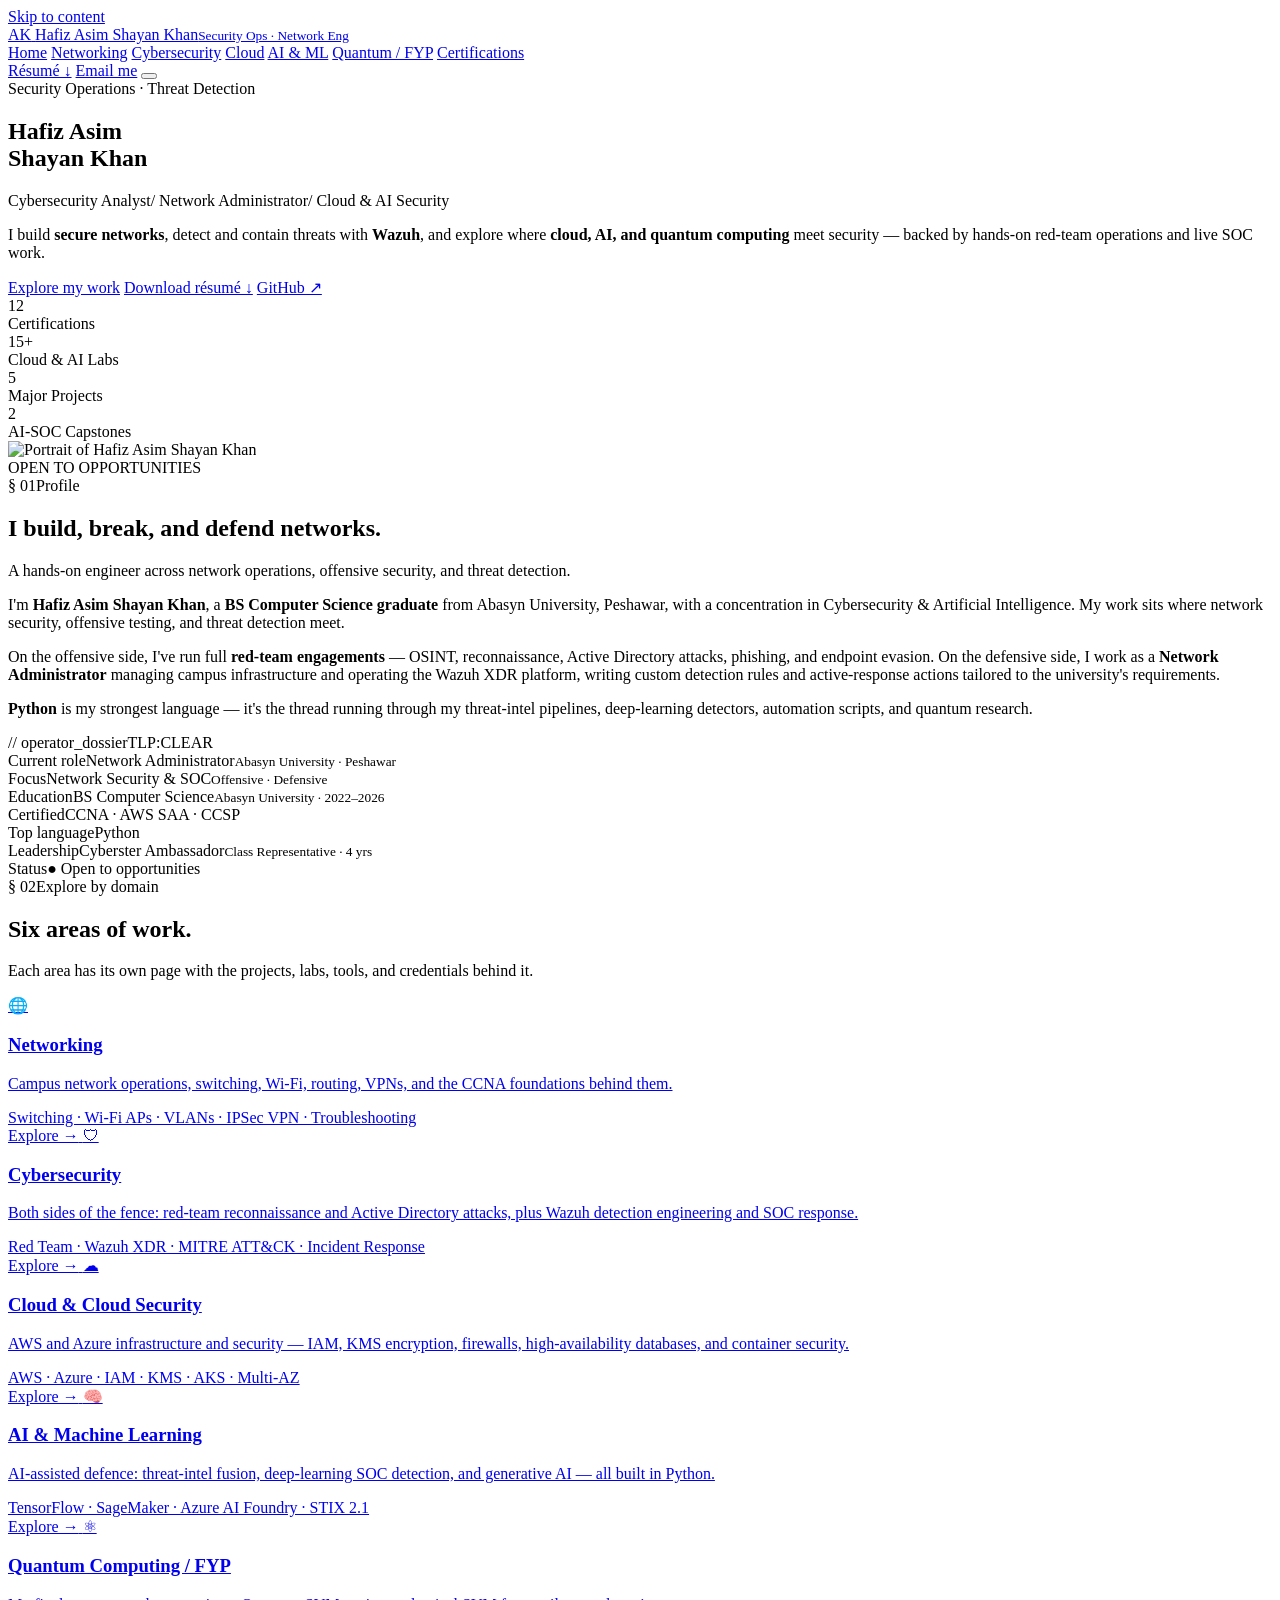
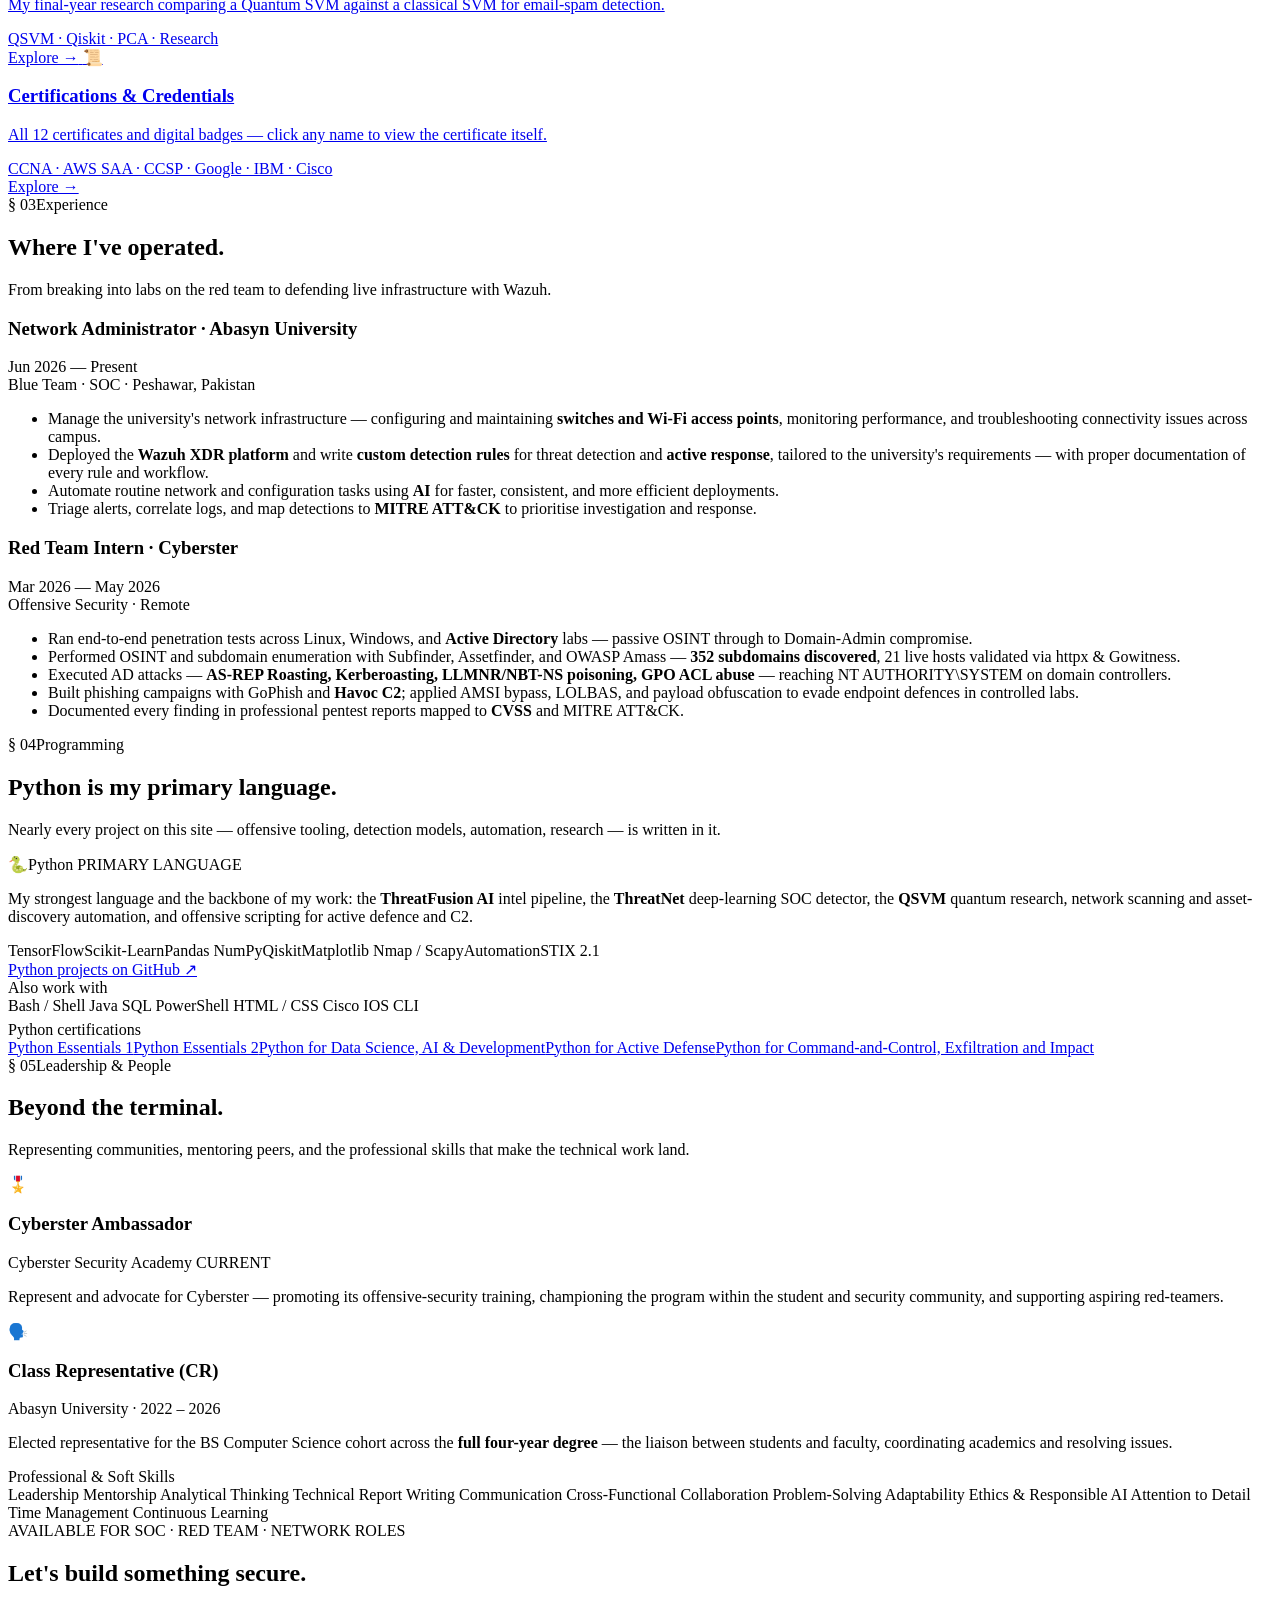
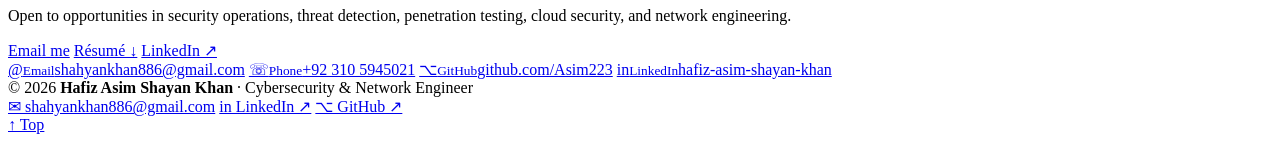
==== commit bb476346: "Add files via upload" ====
--- a/index.html
+++ b/index.html
@@ -10,399 +10,14 @@
 <meta property="og:type" content="profile">
 <meta property="og:title" content="Hafiz Asim Shayan Khan — Cybersecurity Analyst · Network Administrator · Cloud &amp; AI Security">
 <meta property="og:description" content="Hafiz Asim Shayan Khan — CCNA-certified Cybersecurity Analyst and Network Administrator. Red-team operations, Wazuh threat detection, cloud security, and AI/ML security research.">
-<meta property="og:image" content="og-image.jpg">
+<meta property="og:image" content="assets/img/og-image.jpg">
 <meta name="twitter:card" content="summary_large_image">
 <meta name="twitter:title" content="Hafiz Asim Shayan Khan — Cybersecurity Analyst · Network Administrator · Cloud &amp; AI Security">
 <meta name="twitter:description" content="Hafiz Asim Shayan Khan — CCNA-certified Cybersecurity Analyst and Network Administrator. Red-team operations, Wazuh threat detection, cloud security, and AI/ML security research.">
 <link rel="preconnect" href="https://fonts.googleapis.com">
 <link rel="preconnect" href="https://fonts.gstatic.com" crossorigin>
 <link href="https://fonts.googleapis.com/css2?family=Sora:wght@400;500;600;700;800&family=Inter:wght@400;500;600&family=JetBrains+Mono:wght@400;500;700&display=swap" rel="stylesheet">
-<style>
-
-:root{
-  --ink:#070b14; --ink-2:#0a1020; --panel:#0e1628; --panel-2:#121d34;
-  --line:#1c2942; --line-2:#28395c;
-  --text:#e9eefb; --muted:#94a5c5; --faint:#5f7297;
-  --amber:#ffb02e; --amber-deep:#f59a0b;
-  --cyan:#34e5d4; --cyan-deep:#1fc7b7;
-  --red:#ff5d68; --green:#46e08b; --violet:#a889ff; --blue:#7fb0ff;
-  --aws:#ff9900; --azure:#3aa0ff;
-  --maxw:1180px;
-  --ease:cubic-bezier(.2,.7,.2,1);
-}
-*{box-sizing:border-box}
-html{scroll-behavior:smooth}
-body{
-  margin:0; background:var(--ink); color:var(--text);
-  font-family:"Inter",system-ui,sans-serif; font-size:16px; line-height:1.6;
-  -webkit-font-smoothing:antialiased; overflow-x:hidden;
-}
-body::before{
-  content:""; position:fixed; top:0;right:0;bottom:0;left:0; z-index:0; pointer-events:none;
-  background:
-    radial-gradient(900px 520px at 78% -6%, rgba(255,176,46,.10), transparent 60%),
-    radial-gradient(760px 620px at 6% 12%, rgba(52,229,212,.07), transparent 60%),
-    linear-gradient(transparent 0, transparent calc(100% - 1px), rgba(40,57,92,.16) 100%) 0 0/100% 46px,
-    linear-gradient(90deg, transparent 0, transparent calc(100% - 1px), rgba(40,57,92,.16) 100%) 0 0/46px 100%;
-  mask:linear-gradient(180deg,#000 0,#000 70%,transparent 100%);
-}
-a{color:inherit;text-decoration:none}
-img{max-width:100%;display:block}
-h1,h2,h3,h4{font-family:"Sora",sans-serif;font-weight:700;line-height:1.08;margin:0;letter-spacing:-.02em}
-.mono{font-family:"JetBrains Mono",monospace}
-.wrap{max-width:var(--maxw);margin:0 auto;padding:0 26px;position:relative;z-index:1}
-.skip{position:absolute;left:-999px;top:0;background:var(--amber);color:#1a1103;padding:10px 16px;border-radius:8px;font-family:"JetBrains Mono";font-size:13px;z-index:200}
-.skip:focus{left:12px;top:12px}
-
-.eyebrow{font-family:"JetBrains Mono",monospace;font-size:12px;letter-spacing:.28em;text-transform:uppercase;color:var(--cyan);display:inline-flex;align-items:center;gap:10px}
-.eyebrow::before{content:"";width:26px;height:1px;background:linear-gradient(90deg,var(--cyan),transparent)}
-.sec-no{font-family:"JetBrains Mono",monospace;color:var(--amber);font-size:12px;letter-spacing:.24em}
-
-/* nav */
-header.nav{position:fixed;top:0;left:0;right:0;z-index:50;transition:background .4s var(--ease),border-color .4s var(--ease);border-bottom:1px solid transparent}
-header.nav.scrolled{background:rgba(7,11,20,.82);backdrop-filter:blur(14px) saturate(140%);border-bottom:1px solid var(--line)}
-.nav-inner{display:flex;align-items:center;justify-content:space-between;height:68px;gap:18px}
-.brand{display:flex;align-items:center;gap:11px;font-family:"Sora";font-weight:700;flex:none}
-.brand .mark{width:34px;height:34px;border:1.5px solid var(--amber);border-radius:9px;display:grid;place-items:center;font-family:"JetBrains Mono";font-weight:700;font-size:15px;color:var(--amber);box-shadow:0 0 22px rgba(255,176,46,.18) inset,0 0 14px rgba(255,176,46,.12)}
-.brand .who{font-size:15px;white-space:nowrap}
-.brand .who small{display:block;font-family:"JetBrains Mono";font-weight:400;font-size:9.5px;letter-spacing:.2em;color:var(--faint);text-transform:uppercase}
-.nav-links{display:flex;align-items:center;gap:2px}
-.nav-links a{font-family:"JetBrains Mono";font-size:12px;letter-spacing:.04em;color:var(--muted);padding:9px 10px;border-radius:8px;transition:color .2s,background .2s;position:relative;white-space:nowrap}
-.nav-links a:hover{color:var(--text)}
-.nav-links a.active{color:var(--amber)}
-.nav-links a.active::after{content:"";position:absolute;left:10px;right:10px;bottom:3px;height:1.5px;background:var(--amber);border-radius:2px}
-.btn{font-family:"JetBrains Mono";font-size:12.5px;font-weight:500;letter-spacing:.05em;display:inline-flex;align-items:center;gap:9px;padding:11px 16px;border-radius:9px;cursor:pointer;border:1px solid var(--line-2);color:var(--text);background:transparent;transition:all .22s var(--ease)}
-.btn:hover{border-color:var(--amber);color:var(--amber);transform:translateY(-1px)}
-.btn.solid{background:var(--amber);color:#1a1103;border-color:var(--amber);font-weight:700}
-.btn.solid:hover{background:#ffbe4d;box-shadow:0 10px 30px -10px rgba(255,176,46,.5);color:#1a1103}
-.btn.cyan:hover{border-color:var(--cyan);color:var(--cyan)}
-.nav-cta{display:flex;align-items:center;gap:11px;flex:none}
-.burger{display:none;flex-direction:column;gap:5px;background:none;border:0;cursor:pointer;padding:8px}
-.burger span{width:24px;height:2px;background:var(--text);border-radius:2px;transition:.3s}
-
-/* sections */
-main{position:relative;z-index:1}
-section{padding:94px 0;position:relative}
-.sec-head{display:flex;flex-direction:column;gap:14px;margin-bottom:44px;max-width:760px}
-.sec-head h2{font-size:clamp(28px,4.4vw,42px)}
-.sec-head p{color:var(--muted);margin:0;font-size:16.5px}
-.sec-tag{display:flex;align-items:center;gap:14px;flex-wrap:wrap}
-
-/* hero */
-.hero{padding-top:150px;padding-bottom:66px;min-height:100vh;display:flex;align-items:center}
-.hero-grid{display:grid;grid-template-columns:1.25fr .9fr;gap:56px;align-items:center;width:100%}
-.hero-kicker{margin-bottom:22px}
-.hero h1{font-size:clamp(40px,7vw,78px);font-weight:800;margin:0 0 8px}
-.hero h1 .lock{color:var(--amber)}
-.role-line{font-family:"JetBrains Mono";font-size:clamp(12.5px,1.7vw,15.5px);letter-spacing:.05em;color:var(--cyan);margin:2px 0 24px;display:flex;flex-wrap:wrap;gap:6px 12px}
-.role-line .dot{color:var(--faint)}
-.hero-lede{font-size:clamp(16px,2vw,18px);color:#c3cee2;max-width:565px;margin:0 0 30px;line-height:1.66}
-.hero-lede b{color:var(--text);font-weight:600}
-.hero-cta{display:flex;flex-wrap:wrap;gap:12px;margin-bottom:42px}
-.hero-cta .btn{padding:13px 19px;font-size:13px}
-.stats{display:grid;grid-template-columns:repeat(4,1fr);gap:13px;max-width:575px}
-.stat{border:1px solid var(--line);border-radius:12px;padding:16px 13px;background:linear-gradient(180deg,rgba(18,29,52,.5),rgba(14,22,40,.2))}
-.stat .n{font-family:"Sora";font-weight:700;font-size:clamp(21px,3vw,29px);color:var(--amber);line-height:1}
-.stat .l{font-family:"JetBrains Mono";font-size:10px;letter-spacing:.1em;text-transform:uppercase;color:var(--faint);margin-top:9px}
-
-.portrait-col{display:flex;justify-content:center}
-.portrait-wrap{position:relative;width:320px;height:320px;width:clamp(250px,32vw,352px);height:clamp(250px,32vw,352px);aspect-ratio:1}
-.portrait-glow{position:absolute;top:-14%;right:-14%;bottom:-14%;left:-14%;border-radius:50%;background:radial-gradient(circle at 50% 42%,rgba(255,176,46,.28),transparent 62%);filter:blur(8px)}
-.sweep{position:absolute;top:-3%;right:-3%;bottom:-3%;left:-3%;border-radius:50%;overflow:hidden;opacity:.5;mix-blend-mode:screen}
-.sweep::before{content:"";position:absolute;top:-30%;right:-30%;bottom:-30%;left:-30%;background:conic-gradient(from 0deg,transparent 0deg,rgba(52,229,212,0) 300deg,rgba(52,229,212,.55) 350deg,rgba(255,176,46,.6) 360deg);animation:spin 7s linear infinite}
-.reticle{position:absolute;top:-9%;right:-9%;bottom:-9%;left:-9%;border-radius:50%;border:1.4px dashed rgba(52,229,212,.34);animation:spin 26s linear infinite}
-.reticle-2{position:absolute;top:-2.5%;right:-2.5%;bottom:-2.5%;left:-2.5%;border-radius:50%;border:1.2px dashed rgba(255,176,46,.42);animation:spin 34s linear infinite reverse}
-.reticle .tick{position:absolute;width:2px;height:9px;background:var(--cyan);left:50%;top:-5px;transform:translateX(-50%);border-radius:2px;box-shadow:0 0 8px var(--cyan)}
-.brackets i{position:absolute;width:26px;height:26px;border:2px solid var(--amber);opacity:.85}
-.brackets i.tl{top:-4%;left:-4%;border-right:0;border-bottom:0}
-.brackets i.tr{top:-4%;right:-4%;border-left:0;border-bottom:0}
-.brackets i.bl{bottom:-4%;left:-4%;border-right:0;border-top:0}
-.brackets i.br{bottom:-4%;right:-4%;border-left:0;border-top:0}
-.portrait{position:absolute;top:5%;right:5%;bottom:5%;left:5%;border-radius:50%;border:1px solid rgba(255,176,46,.35);overflow:hidden;box-shadow:0 30px 70px -25px rgba(0,0,0,.8),inset 0 0 60px rgba(7,11,20,.5)}
-.portrait img{width:100%;height:100%;object-fit:cover;filter:saturate(1.03) contrast(1.02)}
-.p-chip{position:absolute;bottom:2%;left:50%;transform:translateX(-50%);font-family:"JetBrains Mono";font-size:11px;letter-spacing:.1em;white-space:nowrap;background:rgba(7,11,20,.9);border:1px solid var(--line-2);color:var(--green);padding:7px 13px;border-radius:20px;display:flex;align-items:center;gap:8px;backdrop-filter:blur(6px);box-shadow:0 10px 26px -12px rgba(0,0,0,.7)}
-.p-chip .live{width:7px;height:7px;border-radius:50%;background:var(--green);animation:pulse 2s infinite}
-@keyframes spin{to{transform:rotate(360deg)}}
-@keyframes pulse{0%{box-shadow:0 0 0 0 rgba(70,224,139,.55)}70%{box-shadow:0 0 0 8px rgba(70,224,139,0)}100%{box-shadow:0 0 0 0 rgba(70,224,139,0)}}
-
-/* about */
-.about-grid{display:grid;grid-template-columns:1.35fr .95fr;gap:44px;align-items:start}
-.about-body p{color:#c3cee2;font-size:16.5px;margin:0 0 18px;line-height:1.7}
-.about-body p b{color:var(--text);font-weight:600}
-.about-body .hl{color:var(--amber);font-weight:600}
-.dossier{border:1px solid var(--line);border-radius:16px;background:linear-gradient(180deg,var(--panel),rgba(14,22,40,.4));overflow:hidden}
-.dossier .dh{display:flex;align-items:center;justify-content:space-between;padding:14px 18px;border-bottom:1px solid var(--line);background:rgba(18,29,52,.4)}
-.dossier .dh span{font-family:"JetBrains Mono";font-size:11px;letter-spacing:.16em;color:var(--muted);text-transform:uppercase}
-.dossier .dh .tlp{color:var(--green);border:1px solid rgba(70,224,139,.35);padding:3px 9px;border-radius:6px;font-size:10px}
-.drow{display:flex;justify-content:space-between;gap:16px;padding:13px 18px;border-bottom:1px dashed var(--line);font-size:13.5px}
-.drow:last-child{border-bottom:0}
-.drow .k{font-family:"JetBrains Mono";font-size:11px;letter-spacing:.1em;color:var(--faint);text-transform:uppercase;white-space:nowrap;padding-top:2px}
-.drow .v{text-align:right;color:var(--text);font-weight:500}
-.drow .v small{display:block;color:var(--muted);font-weight:400;font-size:12px}
-
-/* experience */
-.timeline{position:relative;margin-top:8px}
-.timeline::before{content:"";position:absolute;left:14px;top:8px;bottom:8px;width:2px;background:linear-gradient(180deg,var(--amber),var(--cyan) 60%,transparent)}
-.job{position:relative;padding:0 0 44px 54px}
-.job:last-child{padding-bottom:0}
-.job .node{position:absolute;left:6px;top:4px;width:18px;height:18px;border-radius:50%;background:var(--ink);border:2px solid var(--amber);box-shadow:0 0 0 4px rgba(255,176,46,.12)}
-.job.blue .node{border-color:var(--cyan);box-shadow:0 0 0 4px rgba(52,229,212,.12)}
-.job-card{border:1px solid var(--line);border-radius:14px;padding:24px 24px 20px;background:var(--panel);transition:border-color .25s,transform .25s}
-.job-card:hover{border-color:var(--line-2);transform:translateX(3px)}
-.job-top{display:flex;flex-wrap:wrap;justify-content:space-between;gap:8px 20px;align-items:baseline;margin-bottom:4px}
-.job-top h3{font-size:20px}
-.job .org{color:var(--amber);font-weight:600}
-.job.blue .org{color:var(--cyan)}
-.job .when{font-family:"JetBrains Mono";font-size:12px;letter-spacing:.06em;color:var(--faint);white-space:nowrap}
-.job .kind{font-family:"JetBrains Mono";font-size:11px;letter-spacing:.14em;text-transform:uppercase;color:var(--muted);margin-bottom:16px;display:inline-block}
-.job ul{margin:0;padding:0;list-style:none;display:flex;flex-direction:column;gap:11px}
-.job li{position:relative;padding-left:22px;color:#c1cce0;font-size:14.5px;line-height:1.6}
-.job li::before{content:"▸";position:absolute;left:0;top:0;color:var(--amber);font-size:12px}
-.job.blue li::before{color:var(--cyan)}
-.job li b{color:var(--text);font-weight:600}
-
-/* project + lab cards shared */
-.chips{display:flex;flex-wrap:wrap;gap:7px}
-.chip{font-family:"JetBrains Mono";font-size:11px;color:var(--muted);border:1px solid var(--line);border-radius:6px;padding:5px 9px;background:rgba(18,29,52,.4)}
-.chip:hover{border-color:var(--cyan);color:var(--cyan)}
-.feat-grid{display:grid;grid-template-columns:1fr 1fr;gap:22px;margin-bottom:22px}
-.pcard{border:1px solid var(--line);border-radius:16px;background:var(--panel);padding:26px;position:relative;overflow:hidden;transition:border-color .28s var(--ease),transform .28s var(--ease),box-shadow .28s}
-.pcard::after{content:"";position:absolute;top:0;right:0;bottom:0;left:0;pointer-events:none;background:radial-gradient(420px 200px at 100% 0,rgba(255,176,46,.07),transparent 60%);opacity:0;transition:opacity .3s}
-.pcard:hover{border-color:var(--amber);transform:translateY(-4px);box-shadow:0 24px 50px -28px rgba(0,0,0,.8)}
-.pcard:hover::after{opacity:1}
-.pcard.feat{border-color:var(--line-2)}
-.ptag{font-family:"JetBrains Mono";font-size:10.5px;letter-spacing:.14em;text-transform:uppercase;color:var(--cyan);margin-bottom:14px;display:inline-flex;align-items:center;gap:8px}
-.ptag .idx{color:var(--faint)}
-.pcard h3{font-size:22px;margin-bottom:12px}
-.pcard.feat h3{font-size:25px}
-.pdesc{color:#b7c3da;font-size:14.5px;line-height:1.62;margin:0 0 16px}
-.pfind{border-left:2px solid var(--amber);padding:11px 0 11px 15px;margin:0 0 18px;background:linear-gradient(90deg,rgba(255,176,46,.06),transparent);border-radius:0 8px 8px 0;font-size:13.5px;color:#cdd7ea}
-.pfind b{color:var(--amber);font-family:"JetBrains Mono";font-size:11px;letter-spacing:.1em;text-transform:uppercase;display:block;margin-bottom:5px}
-.pmetric{display:flex;flex-wrap:wrap;gap:8px 18px;margin:0 0 18px;padding:14px 16px;border:1px dashed var(--line-2);border-radius:10px;background:rgba(10,16,32,.5)}
-.pmetric div{display:flex;flex-direction:column}
-.pmetric .mn{font-family:"Sora";font-weight:700;color:var(--amber);font-size:18px;line-height:1}
-.pmetric .ml{font-family:"JetBrains Mono";font-size:9.5px;letter-spacing:.1em;text-transform:uppercase;color:var(--faint);margin-top:5px}
-.grid-3{display:grid;grid-template-columns:repeat(3,1fr);gap:22px}
-
-/* labs */
-.lab-grid{display:grid;grid-template-columns:1fr 1fr;gap:22px}
-.labcard{border:1px solid var(--line);border-radius:16px;background:var(--panel);padding:26px;position:relative;overflow:hidden;transition:border-color .28s,transform .28s,box-shadow .28s}
-.labcard:hover{border-color:var(--line-2);transform:translateY(-3px);box-shadow:0 22px 46px -28px rgba(0,0,0,.8)}
-.lab-top{display:flex;align-items:center;justify-content:space-between;gap:14px;margin-bottom:16px}
-.lab-top h3{font-size:20px}
-.lab-ico{width:44px;height:44px;flex:none;border-radius:11px;display:grid;place-items:center;font-size:20px;border:1px solid var(--line-2);background:rgba(18,29,52,.5)}
-.provider{font-family:"JetBrains Mono";font-size:10px;font-weight:700;letter-spacing:.14em;text-transform:uppercase;padding:5px 10px;border-radius:20px;white-space:nowrap}
-.provider.aws{color:var(--aws);border:1px solid rgba(255,153,0,.4);background:rgba(255,153,0,.07)}
-.provider.azure{color:var(--azure);border:1px solid rgba(58,160,255,.4);background:rgba(58,160,255,.07)}
-.labcard p{color:#b7c3da;font-size:14.5px;line-height:1.62;margin:0 0 16px}
-.labcard.aws .lab-ico{color:var(--aws);border-color:rgba(255,153,0,.4)}
-.labcard.azure .lab-ico{color:var(--azure);border-color:rgba(58,160,255,.4)}
-
-/* skills */
-.skill-grid{display:grid;grid-template-columns:repeat(3,1fr);gap:20px}
-.skillcard{border:1px solid var(--line);border-radius:14px;padding:22px;background:var(--panel);transition:border-color .25s}
-.skillcard:hover{border-color:var(--line-2)}
-.skillcard .sh{display:flex;align-items:center;gap:12px;margin-bottom:16px}
-.skillcard .sh .ico{width:38px;height:38px;border-radius:10px;display:grid;place-items:center;font-size:17px;border:1px solid var(--line-2);background:rgba(18,29,52,.5)}
-.skillcard.a .sh .ico{color:var(--red);border-color:rgba(255,93,104,.4)}
-.skillcard.d .sh .ico{color:var(--green);border-color:rgba(70,224,139,.4)}
-.skillcard.n .sh .ico{color:var(--cyan);border-color:rgba(52,229,212,.4)}
-.skillcard.c .sh .ico{color:var(--amber);border-color:rgba(255,176,46,.4)}
-.skillcard.m .sh .ico{color:var(--violet);border-color:rgba(168,137,255,.4)}
-.skillcard.s .sh .ico{color:var(--blue);border-color:rgba(127,176,255,.4)}
-.skillcard .sh h3{font-size:15.5px}
-.skillcard .sh small{font-family:"JetBrains Mono";font-size:10px;letter-spacing:.12em;text-transform:uppercase;color:var(--faint);display:block;margin-top:2px}
-
-/* leadership */
-.lead-grid{display:grid;grid-template-columns:1fr 1fr;gap:22px;margin-bottom:34px}
-.leadcard{border:1px solid var(--line);border-radius:16px;background:var(--panel);padding:26px;position:relative;overflow:hidden;transition:border-color .25s,transform .25s}
-.leadcard:hover{border-color:var(--amber);transform:translateY(-3px)}
-.lead-top{display:flex;align-items:center;gap:16px;margin-bottom:14px}
-.lead-ico{width:50px;height:50px;flex:none;border-radius:13px;display:grid;place-items:center;font-size:23px;color:var(--amber);border:1px solid rgba(255,176,46,.4);background:rgba(255,176,46,.06)}
-.leadcard.cy .lead-ico{color:var(--cyan);border-color:rgba(52,229,212,.4);background:rgba(52,229,212,.06)}
-.lead-top h3{font-size:19px}
-.lead-top .sub{font-family:"JetBrains Mono";font-size:11.5px;letter-spacing:.05em;color:var(--muted);margin-top:3px;display:flex;align-items:center;gap:8px;flex-wrap:wrap}
-.lead-top .now{color:var(--green);border:1px solid rgba(70,224,139,.35);border-radius:20px;padding:2px 8px;font-size:9.5px;letter-spacing:.12em}
-.leadcard p{color:#bcc7dd;font-size:14.5px;line-height:1.62;margin:0}
-.soft-wrap{border:1px solid var(--line);border-radius:16px;background:linear-gradient(180deg,var(--panel),rgba(14,22,40,.35));padding:26px 28px}
-.soft-wrap .st{font-family:"JetBrains Mono";font-size:11px;letter-spacing:.16em;text-transform:uppercase;color:var(--cyan);margin-bottom:18px;display:flex;align-items:center;gap:10px}
-.soft-wrap .st::before{content:"";width:22px;height:1px;background:var(--cyan)}
-.softskills{display:flex;flex-wrap:wrap;gap:10px}
-.soft{font-family:"Inter";font-size:13.5px;color:var(--text);border:1px solid var(--line-2);border-radius:30px;padding:9px 16px;background:rgba(18,29,52,.4);display:inline-flex;align-items:center;gap:9px;transition:border-color .2s,transform .2s}
-.soft:hover{border-color:var(--amber);transform:translateY(-2px)}
-.soft .d{width:6px;height:6px;border-radius:50%;background:var(--amber)}
-
-/* certs */
-.cert-grid{display:grid;grid-template-columns:repeat(2,1fr);gap:14px}
-.cert{display:flex;align-items:center;gap:16px;border:1px solid var(--line);border-radius:12px;padding:16px 18px;background:var(--panel);transition:border-color .22s,transform .22s}
-.cert:hover{border-color:var(--amber);transform:translateY(-2px)}
-.cert .badge{width:44px;height:44px;flex:none;border-radius:10px;display:grid;place-items:center;font-family:"JetBrains Mono";font-weight:700;font-size:13px;color:var(--amber);border:1px solid rgba(255,176,46,.35);background:rgba(255,176,46,.06)}
-.cert .ct{min-width:0}
-.cert .ct h4{font-size:14.5px;font-family:"Sora";font-weight:600;line-height:1.25;margin-bottom:3px}
-.cert .ct span{font-family:"JetBrains Mono";font-size:11px;letter-spacing:.05em;color:var(--faint)}
-
-/* contact */
-#contact{padding-bottom:70px}
-.contact-box{border:1px solid var(--line-2);border-radius:20px;overflow:hidden;background:linear-gradient(160deg,var(--panel-2),rgba(10,16,32,.6));position:relative}
-.contact-box::before{content:"";position:absolute;top:0;right:0;bottom:0;left:0;pointer-events:none;background:radial-gradient(600px 300px at 90% -20%,rgba(255,176,46,.12),transparent 55%)}
-.contact-inner{position:relative;padding:52px clamp(26px,5vw,60px);display:grid;grid-template-columns:1.1fr 1fr;gap:44px;align-items:center}
-.contact-inner h2{font-size:clamp(26px,3.6vw,38px);margin-bottom:16px}
-.contact-inner p{color:#c3cee2;margin:0 0 26px;font-size:16px;max-width:420px}
-.avail{display:inline-flex;align-items:center;gap:9px;font-family:"JetBrains Mono";font-size:12px;letter-spacing:.1em;color:var(--green);border:1px solid rgba(70,224,139,.35);border-radius:20px;padding:7px 14px;margin-bottom:22px}
-.avail .live{width:7px;height:7px;border-radius:50%;background:var(--green);animation:pulse 2s infinite}
-.clist{display:flex;flex-direction:column;gap:12px}
-.crow{display:flex;align-items:center;gap:16px;border:1px solid var(--line);border-radius:12px;padding:15px 18px;background:rgba(7,11,20,.4);transition:border-color .22s,transform .22s}
-.crow:hover{border-color:var(--cyan);transform:translateX(3px)}
-.crow .ci{width:40px;height:40px;flex:none;border-radius:10px;display:grid;place-items:center;border:1px solid var(--line-2);color:var(--cyan);background:rgba(18,29,52,.5);font-family:"JetBrains Mono";font-weight:700;font-size:14px}
-.crow .cv small{font-family:"JetBrains Mono";font-size:10px;letter-spacing:.14em;text-transform:uppercase;color:var(--faint);display:block}
-.crow .cv span{font-size:14.5px;color:var(--text);font-weight:500;word-break:break-all}
-
-footer{border-top:1px solid var(--line);padding:34px 0;margin-top:20px;position:relative;z-index:1}
-.foot-inner{display:flex;flex-wrap:wrap;justify-content:space-between;gap:16px;align-items:center}
-.foot-inner .fb{font-family:"JetBrains Mono";font-size:12px;color:var(--faint);letter-spacing:.04em}
-.foot-inner .fb b{color:var(--muted);font-weight:500}
-.top-link{font-family:"JetBrains Mono";font-size:12px;color:var(--muted);border:1px solid var(--line);border-radius:8px;padding:9px 14px;transition:.2s}
-.top-link:hover{border-color:var(--amber);color:var(--amber)}
-
-.reveal{opacity:0;transform:translateY(22px);transition:opacity .7s var(--ease),transform .7s var(--ease)}
-.reveal.in{opacity:1;transform:none}
-
-@media (max-width:1080px){
-  .nav-links{display:none}
-  .burger{display:flex}
-  .nav-links.open{display:flex;position:absolute;top:68px;left:0;right:0;flex-direction:column;gap:2px;background:rgba(7,11,20,.97);backdrop-filter:blur(14px);border-bottom:1px solid var(--line);padding:14px 22px}
-  .nav-links.open a{padding:12px 10px;font-size:14px}
-}
-@media (max-width:960px){
-  .hero-grid{grid-template-columns:1fr;gap:40px}
-  .portrait-col{order:-1}
-  .about-grid{grid-template-columns:1fr;gap:30px}
-  .feat-grid,.lab-grid,.lead-grid{grid-template-columns:1fr}
-  .grid-3{grid-template-columns:1fr 1fr}
-  .skill-grid{grid-template-columns:1fr 1fr}
-  .contact-inner{grid-template-columns:1fr;gap:30px}
-}
-@media (max-width:720px){
-  .nav-cta .btn:not(.solid){display:none}
-  section{padding:70px 0}
-  .hero{padding-top:118px}
-  .stats{grid-template-columns:1fr 1fr}
-  .grid-3,.skill-grid,.cert-grid{grid-template-columns:1fr}
-  .job{padding-left:44px}
-}
-@media (prefers-reduced-motion:reduce){
-  *{animation:none!important;scroll-behavior:auto!important}
-  .reveal{opacity:1;transform:none;transition:none}
-}
-:focus-visible{outline:2px solid var(--amber);outline-offset:3px;border-radius:4px}
-
-
-/* ===== multi-page additions ===== */
-.page-hero{padding:132px 0 42px;border-bottom:1px solid var(--line);position:relative;overflow:hidden}
-.page-hero .crumb{font-family:"JetBrains Mono";font-size:12px;letter-spacing:.18em;text-transform:uppercase;color:var(--faint);margin-bottom:16px;display:flex;gap:10px;align-items:center;flex-wrap:wrap}
-.page-hero .crumb a{color:var(--muted)} .page-hero .crumb a:hover{color:var(--amber)}
-.page-hero h1{font-size:clamp(32px,6vw,58px);font-weight:800;margin:0 0 16px}
-.page-hero h1 .ac{color:var(--amber)}
-.page-hero .lead{color:#c3cee2;font-size:clamp(15px,2vw,18px);max-width:660px;margin:0}
-.page-hero .ph-ico{position:absolute;right:2%;top:60px;font-size:clamp(90px,14vw,190px);opacity:.06;pointer-events:none;line-height:1}
-.pill-row{display:flex;flex-wrap:wrap;gap:10px;margin-top:22px}
-.pill{font-family:"JetBrains Mono";font-size:11px;letter-spacing:.06em;color:var(--muted);border:1px solid var(--line-2);border-radius:20px;padding:7px 13px;background:rgba(18,29,52,.4)}
-
-.domain-grid{display:grid;grid-template-columns:repeat(3,1fr);gap:20px}
-.domain-card{display:flex;flex-direction:column;border:1px solid var(--line);border-radius:16px;background:var(--panel);padding:26px;transition:border-color .25s,transform .25s,box-shadow .25s;position:relative;overflow:hidden}
-.domain-card::after{content:"";position:absolute;top:0;right:0;bottom:0;left:0;pointer-events:none;background:radial-gradient(420px 200px at 100% 0,rgba(255,176,46,.06),transparent 60%);opacity:0;transition:opacity .3s}
-.domain-card:hover{border-color:var(--amber);transform:translateY(-4px);box-shadow:0 24px 50px -30px rgba(0,0,0,.8)}
-.domain-card:hover::after{opacity:1}
-.domain-card .dc-ico{width:52px;height:52px;border-radius:13px;display:grid;place-items:center;font-size:24px;border:1px solid var(--line-2);background:rgba(18,29,52,.5);margin-bottom:16px}
-.domain-card h3{font-size:19px;margin-bottom:8px}
-.domain-card p{color:var(--muted);font-size:14px;margin:0 0 14px;line-height:1.55;flex:1}
-.domain-card .dc-tags{font-family:"JetBrains Mono";font-size:10.5px;color:var(--faint);margin-bottom:14px;line-height:1.7}
-.domain-card .go{font-family:"JetBrains Mono";font-size:12px;letter-spacing:.06em;color:var(--amber)}
-
-.proofs{display:flex;flex-wrap:wrap;gap:10px;margin-top:16px}
-.proof{font-family:"JetBrains Mono";font-size:11.5px;letter-spacing:.03em;display:inline-flex;align-items:center;gap:7px;padding:8px 13px;border-radius:8px;border:1px solid var(--line-2);color:var(--text);transition:all .2s;text-decoration:none}
-.proof:hover{border-color:var(--cyan);color:var(--cyan);transform:translateY(-1px)}
-.proof.git:hover{border-color:var(--amber);color:var(--amber)}
-.proof svg{width:14px;height:14px;fill:currentColor}
-
-.langs{display:grid;grid-template-columns:1.3fr 1fr;gap:22px;align-items:stretch}
-.lang-primary{border:1px solid rgba(255,176,46,.4);border-radius:16px;background:linear-gradient(160deg,rgba(255,176,46,.09),rgba(14,22,40,.4));padding:26px}
-.lp-top{display:flex;align-items:center;justify-content:space-between;gap:12px;margin-bottom:14px;flex-wrap:wrap}
-.lp-name{font-family:"Sora";font-weight:800;font-size:30px;color:var(--amber);display:flex;align-items:center;gap:12px}
-.lp-name .py{font-size:26px}
-.lp-tag{font-family:"JetBrains Mono";font-size:10px;letter-spacing:.14em;color:#1a1103;background:var(--amber);padding:5px 10px;border-radius:20px;font-weight:700}
-.lp-bar{height:8px;border-radius:6px;background:rgba(255,176,46,.15);overflow:hidden;margin-bottom:16px}
-.lp-bar span{display:block;height:100%;width:95%;background:linear-gradient(90deg,var(--amber-deep),var(--amber));border-radius:6px}
-.lang-primary p{color:#cdd7ea;font-size:14px;line-height:1.6;margin:0 0 16px}
-.lang-others{border:1px solid var(--line);border-radius:16px;background:var(--panel);padding:26px;display:flex;flex-direction:column;gap:14px}
-.lang-others .lo-t{font-family:"JetBrains Mono";font-size:11px;letter-spacing:.14em;text-transform:uppercase;color:var(--faint)}
-.lang-list{display:flex;flex-wrap:wrap;gap:10px}
-.lang{font-family:"JetBrains Mono";font-size:13px;color:var(--muted);border:1px solid var(--line-2);border-radius:8px;padding:9px 14px;background:rgba(18,29,52,.4)}
-
-.cert-group{margin-bottom:34px}
-.cert-group .cg-h{display:flex;align-items:center;gap:12px;margin-bottom:16px;font-family:"JetBrains Mono";font-size:12px;letter-spacing:.14em;text-transform:uppercase;color:var(--cyan)}
-.cert-group .cg-h::before{content:"";width:22px;height:1px;background:var(--cyan)}
-.cert-list{display:grid;grid-template-columns:1fr 1fr;gap:14px}
-.certc{display:flex;gap:16px;border:1px solid var(--line);border-radius:12px;padding:16px 18px;background:var(--panel);transition:border-color .22s,transform .22s}
-.certc:hover{border-color:var(--amber);transform:translateY(-2px)}
-.certc .cc-ico{width:46px;height:46px;flex:none;border-radius:10px;display:grid;place-items:center;font-family:"JetBrains Mono";font-weight:700;font-size:11px;color:var(--amber);border:1px solid rgba(255,176,46,.35);background:rgba(255,176,46,.06);text-align:center;line-height:1.05}
-.certc .cc-body{min-width:0;flex:1}
-.cc-name{font-family:"Sora";font-weight:600;font-size:14.5px;line-height:1.25;margin:0 0 4px;color:var(--text);cursor:pointer;background:none;border:0;text-align:left;padding:0;display:inline-flex;align-items:center;gap:8px}
-.cc-name:hover{color:var(--amber)}
-.cc-name::before{content:"⤢";font-size:12px;color:var(--faint)}
-.cc-meta{font-family:"JetBrains Mono";font-size:10.5px;letter-spacing:.02em;color:var(--faint);display:block;margin-bottom:10px}
-.cc-links{display:flex;flex-wrap:wrap;gap:8px}
-.mini{font-family:"JetBrains Mono";font-size:10.5px;letter-spacing:.02em;display:inline-flex;align-items:center;gap:6px;padding:6px 11px;border-radius:7px;border:1px solid var(--line-2);color:var(--muted);cursor:pointer;background:transparent;transition:all .2s;text-decoration:none}
-.mini:hover{border-color:var(--amber);color:var(--amber)}
-.mini.badge:hover{border-color:var(--cyan);color:var(--cyan)}
-
-.lb{position:fixed;top:0;right:0;bottom:0;left:0;z-index:200;background:rgba(4,7,14,.86);-webkit-backdrop-filter:blur(8px);backdrop-filter:blur(8px);display:flex;align-items:center;justify-content:center;padding:24px}
-.lb[hidden]{display:none}
-.lb-in{position:relative;max-width:980px;width:100%;max-height:92vh;display:flex;flex-direction:column;background:var(--panel);border:1px solid var(--line-2);border-radius:16px;overflow:hidden;box-shadow:0 40px 100px -30px #000}
-.lb-imgwrap{background:#0a0f1c;display:flex;align-items:center;justify-content:center;overflow:auto;padding:18px;min-height:200px}
-.lb-img{max-width:100%;max-height:74vh;border-radius:6px;object-fit:contain}
-.lb-bar{display:flex;align-items:center;justify-content:space-between;gap:14px;padding:14px 18px;border-top:1px solid var(--line);flex-wrap:wrap}
-.lb-cap{font-family:"Sora";font-weight:600;font-size:15px;flex:1;min-width:160px}
-.lb-tabs{display:flex;gap:8px}
-.lb-tabs button{font-family:"JetBrains Mono";font-size:11px;letter-spacing:.05em;padding:8px 14px;border-radius:8px;border:1px solid var(--line-2);background:transparent;color:var(--muted);cursor:pointer;transition:all .2s}
-.lb-tabs button.on{background:var(--amber);color:#1a1103;border-color:var(--amber);font-weight:700}
-.lb-tabs button[hidden]{display:none}
-.lb-x{position:absolute;top:14px;right:14px;z-index:5;width:40px;height:40px;border-radius:50%;border:1px solid var(--line-2);background:rgba(7,11,20,.85);color:var(--text);font-size:17px;cursor:pointer;transition:all .2s}
-.lb-x:hover{border-color:var(--red);color:var(--red)}
-.lb-open{font-family:"JetBrains Mono";font-size:11px;color:var(--cyan);border:1px solid var(--line-2);padding:8px 12px;border-radius:8px;text-decoration:none;white-space:nowrap}
-.lb-open:hover{border-color:var(--cyan)}
-
-.relcerts{display:flex;flex-wrap:wrap;gap:10px}
-.relcert{font-family:"JetBrains Mono";font-size:12px;color:var(--muted);border:1px solid var(--line);border-radius:8px;padding:9px 14px;background:rgba(18,29,52,.4);display:inline-flex;gap:8px;align-items:center;text-decoration:none;transition:border-color .2s,color .2s}
-.relcert:hover{border-color:var(--cyan);color:var(--cyan)}
-.relcert .rc-d{width:6px;height:6px;border-radius:50%;background:var(--cyan)}
-
-.fyp-grid{display:grid;grid-template-columns:1fr 1fr;gap:20px;margin-top:8px}
-.fyp-block{border:1px solid var(--line);border-radius:14px;background:var(--panel);padding:24px}
-.fyp-block h3{font-size:17px;margin-bottom:12px;display:flex;align-items:center;gap:10px}
-.fyp-block h3 .fn{font-family:"JetBrains Mono";color:var(--amber);font-size:13px}
-.fyp-block p{color:#c1cce0;font-size:14.5px;line-height:1.62;margin:0}
-.fyp-block ul{margin:0;padding:0;list-style:none;display:flex;flex-direction:column;gap:9px}
-.fyp-block li{position:relative;padding-left:20px;color:#c1cce0;font-size:14px;line-height:1.55}
-.fyp-block li::before{content:"▸";position:absolute;left:0;color:var(--amber)}
-.fyp-span{grid-column:1/-1}
-
-.footer-contact{display:flex;flex-wrap:wrap;gap:14px 26px;align-items:center}
-.footer-contact a{font-family:"JetBrains Mono";font-size:12.5px;color:var(--muted);display:inline-flex;align-items:center;gap:8px;transition:color .2s}
-.footer-contact a:hover{color:var(--amber)}
-
-@media (max-width:960px){
-  .domain-grid{grid-template-columns:1fr 1fr}
-  .langs{grid-template-columns:1fr}
-  .cert-list{grid-template-columns:1fr}
-  .fyp-grid{grid-template-columns:1fr}
-}
-@media (max-width:720px){
-  .domain-grid{grid-template-columns:1fr}
-  .page-hero{padding:112px 0 34px}
-}
-
-</style>
+<link rel="stylesheet" href="assets/css/styles.css">
 <script type="application/ld+json">
 {"@context":"https://schema.org","@type":"Person","name":"Hafiz Asim Shayan Khan",
 "jobTitle":"Cybersecurity Analyst & Network Administrator","email":"mailto:shahyankhan886@gmail.com",
@@ -473,7 +88,7 @@
         <div class="reticle" aria-hidden="true"><span class="tick"></span></div>
         <div class="reticle-2" aria-hidden="true"></div>
         <div class="brackets" aria-hidden="true"><i class="tl"></i><i class="tr"></i><i class="bl"></i><i class="br"></i></div>
-        <div class="portrait"><img src="[data-uri]" alt="Portrait of Hafiz Asim Shayan Khan" width="352" height="352"></div>
+        <div class="portrait"><img src="assets/img/profile.jpg" alt="Portrait of Hafiz Asim Shayan Khan" width="352" height="352"></div>
         <div class="p-chip"><span class="live" aria-hidden="true"></span>OPEN TO OPPORTUNITIES</div>
       </div>
     </div>
@@ -736,108 +351,6 @@
   </div>
 </footer>
 
-<script>
-(function () {
-  var nav = document.getElementById('nav');
-  var burger = document.getElementById('burger');
-  var links = document.getElementById('navlinks');
-
-  // Nav background on scroll
-  function onScroll() {
-    if (window.scrollY > 24) nav.classList.add('scrolled');
-    else nav.classList.remove('scrolled');
-  }
-  window.addEventListener('scroll', onScroll, { passive: true });
-  onScroll();
-
-  // Mobile menu
-  if (burger) {
-    burger.addEventListener('click', function () {
-      var open = links.classList.toggle('open');
-      burger.setAttribute('aria-expanded', open);
-    });
-    Array.prototype.forEach.call(links.querySelectorAll('a'), function (a) {
-      a.addEventListener('click', function () {
-        links.classList.remove('open');
-        burger.setAttribute('aria-expanded', false);
-      });
-    });
-  }
-
-  // Reveal on scroll
-  var reduce = window.matchMedia('(prefers-reduced-motion:reduce)').matches;
-  var items = document.querySelectorAll('.reveal');
-  if (reduce || !('IntersectionObserver' in window)) {
-    Array.prototype.forEach.call(items, function (el) { el.classList.add('in'); });
-  } else {
-    var io = new IntersectionObserver(function (entries) {
-      entries.forEach(function (e) {
-        if (e.isIntersecting) { e.target.classList.add('in'); io.unobserve(e.target); }
-      });
-    }, { threshold: 0.12, rootMargin: '0px 0px -8% 0px' });
-    Array.prototype.forEach.call(items, function (el) { io.observe(el); });
-  }
-
-  // Certificate lightbox
-  var lb = document.getElementById('lb');
-  if (lb) {
-    var lbImg = document.getElementById('lbImg');
-    var lbCap = document.getElementById('lbCap');
-    var lbOpen = document.getElementById('lbOpen');
-    var tabCert = document.getElementById('tabCert');
-    var tabBadge = document.getElementById('tabBadge');
-    var current = { cert: null, badge: null };
-
-    function show(which) {
-      var src = which === 'badge' ? current.badge : current.cert;
-      if (!src) return;
-      lbImg.src = src;
-      lbOpen.href = src;
-      if (tabCert) tabCert.classList.toggle('on', which === 'cert');
-      if (tabBadge) tabBadge.classList.toggle('on', which === 'badge');
-    }
-    function open(cert, badge, title) {
-      current.cert = cert; current.badge = badge;
-      lbCap.textContent = title || '';
-      if (tabBadge) tabBadge.hidden = !badge;
-      if (tabCert) tabCert.hidden = !cert;
-      show(cert ? 'cert' : 'badge');
-      lb.hidden = false;
-      document.body.style.overflow = 'hidden';
-    }
-    function close() {
-      lb.hidden = true;
-      lbImg.src = '';
-      document.body.style.overflow = '';
-    }
-
-    // Wire cert cards
-    Array.prototype.forEach.call(document.querySelectorAll('.certc'), function (card) {
-      var cert = card.getAttribute('data-cert');
-      var badge = card.getAttribute('data-badge');
-      var title = card.getAttribute('data-title');
-      var nameBtn = card.querySelector('.cc-name');
-      var viewBtn = card.querySelector('.view-cert');
-      var badgeBtn = card.querySelector('.view-badge');
-      function openCert() { open(cert, badge, title); }
-      if (nameBtn) {
-        nameBtn.addEventListener('click', openCert);
-        nameBtn.addEventListener('keydown', function (e) {
-          if (e.key === 'Enter' || e.key === ' ') { e.preventDefault(); openCert(); }
-        });
-      }
-      if (viewBtn) viewBtn.addEventListener('click', openCert);
-      if (badgeBtn) badgeBtn.addEventListener('click', function () { open(cert, badge, title); show('badge'); });
-    });
-
-    if (tabCert) tabCert.addEventListener('click', function () { show('cert'); });
-    if (tabBadge) tabBadge.addEventListener('click', function () { show('badge'); });
-    document.getElementById('lbClose').addEventListener('click', close);
-    lb.addEventListener('click', function (e) { if (e.target === lb) close(); });
-    document.addEventListener('keydown', function (e) { if (e.key === 'Escape' && !lb.hidden) close(); });
-  }
-})();
-
-</script>
+<script src="assets/js/app.js"></script>
 </body>
 </html>
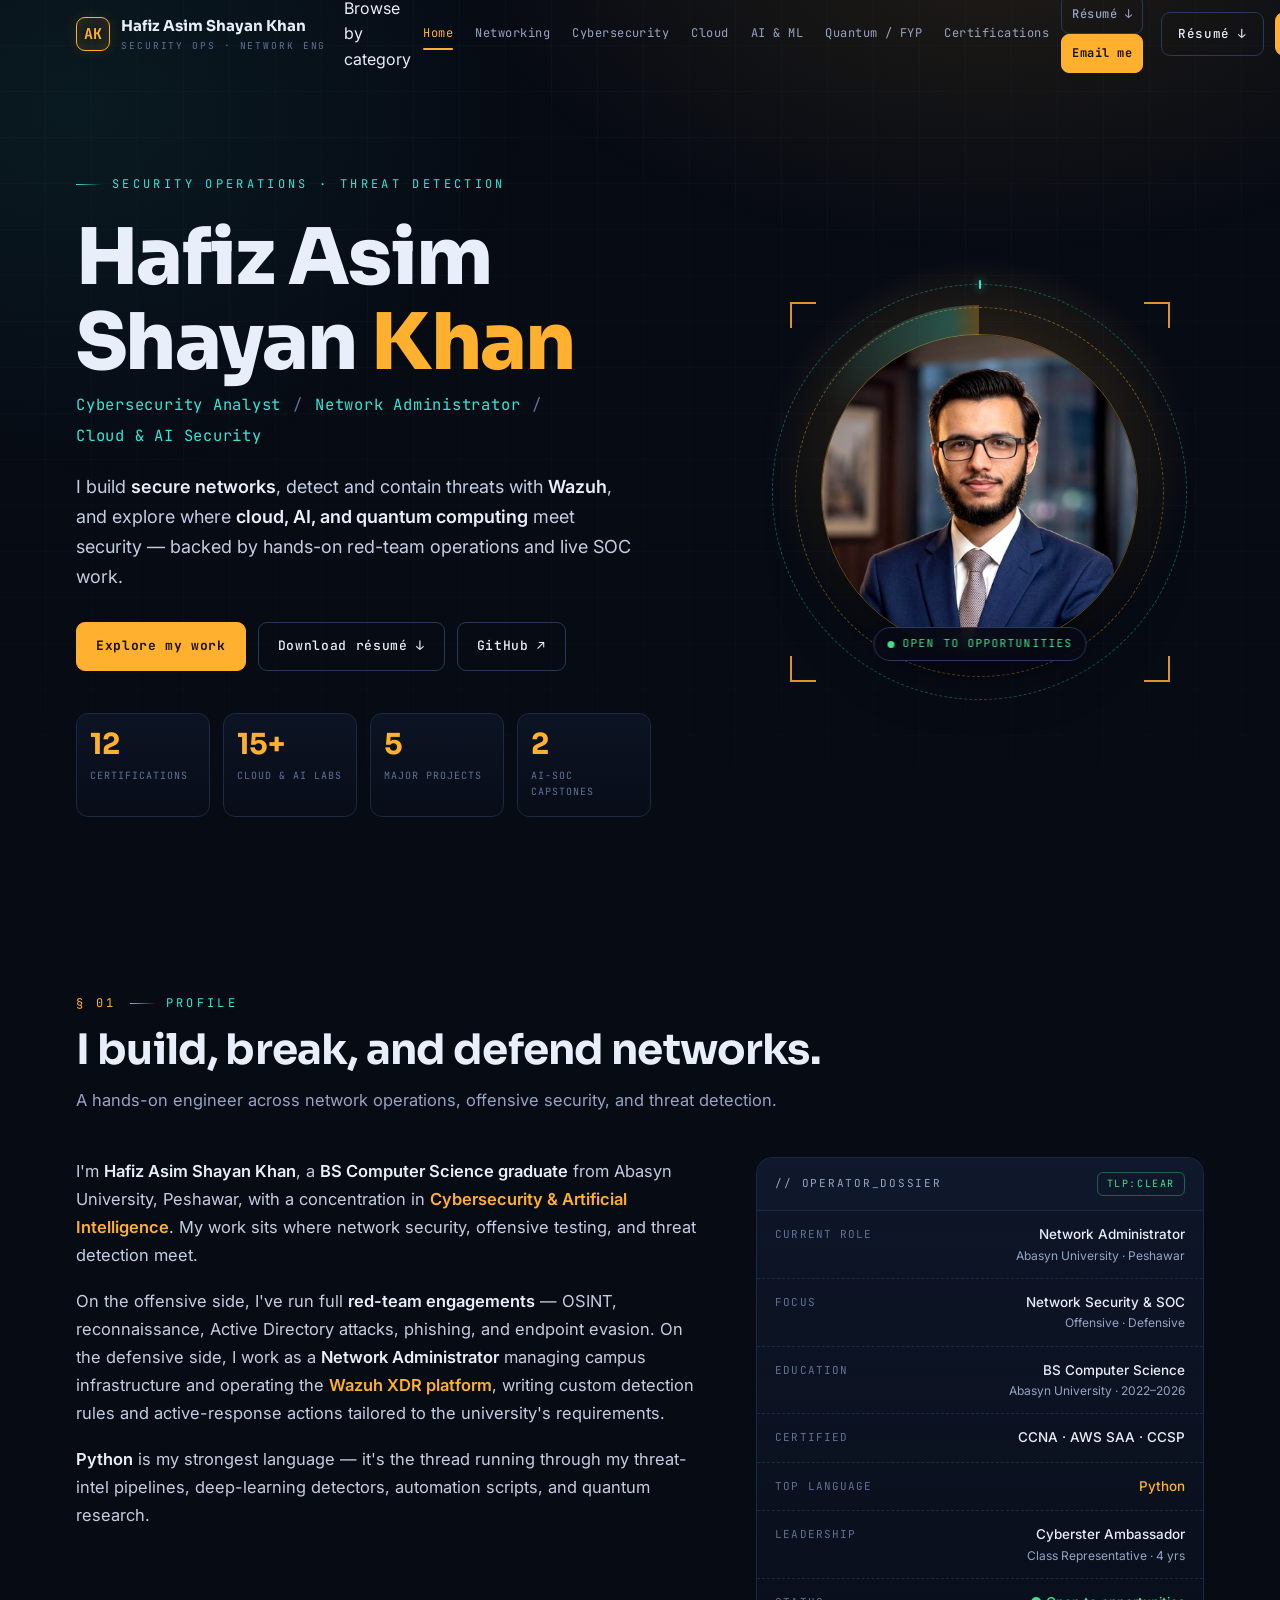
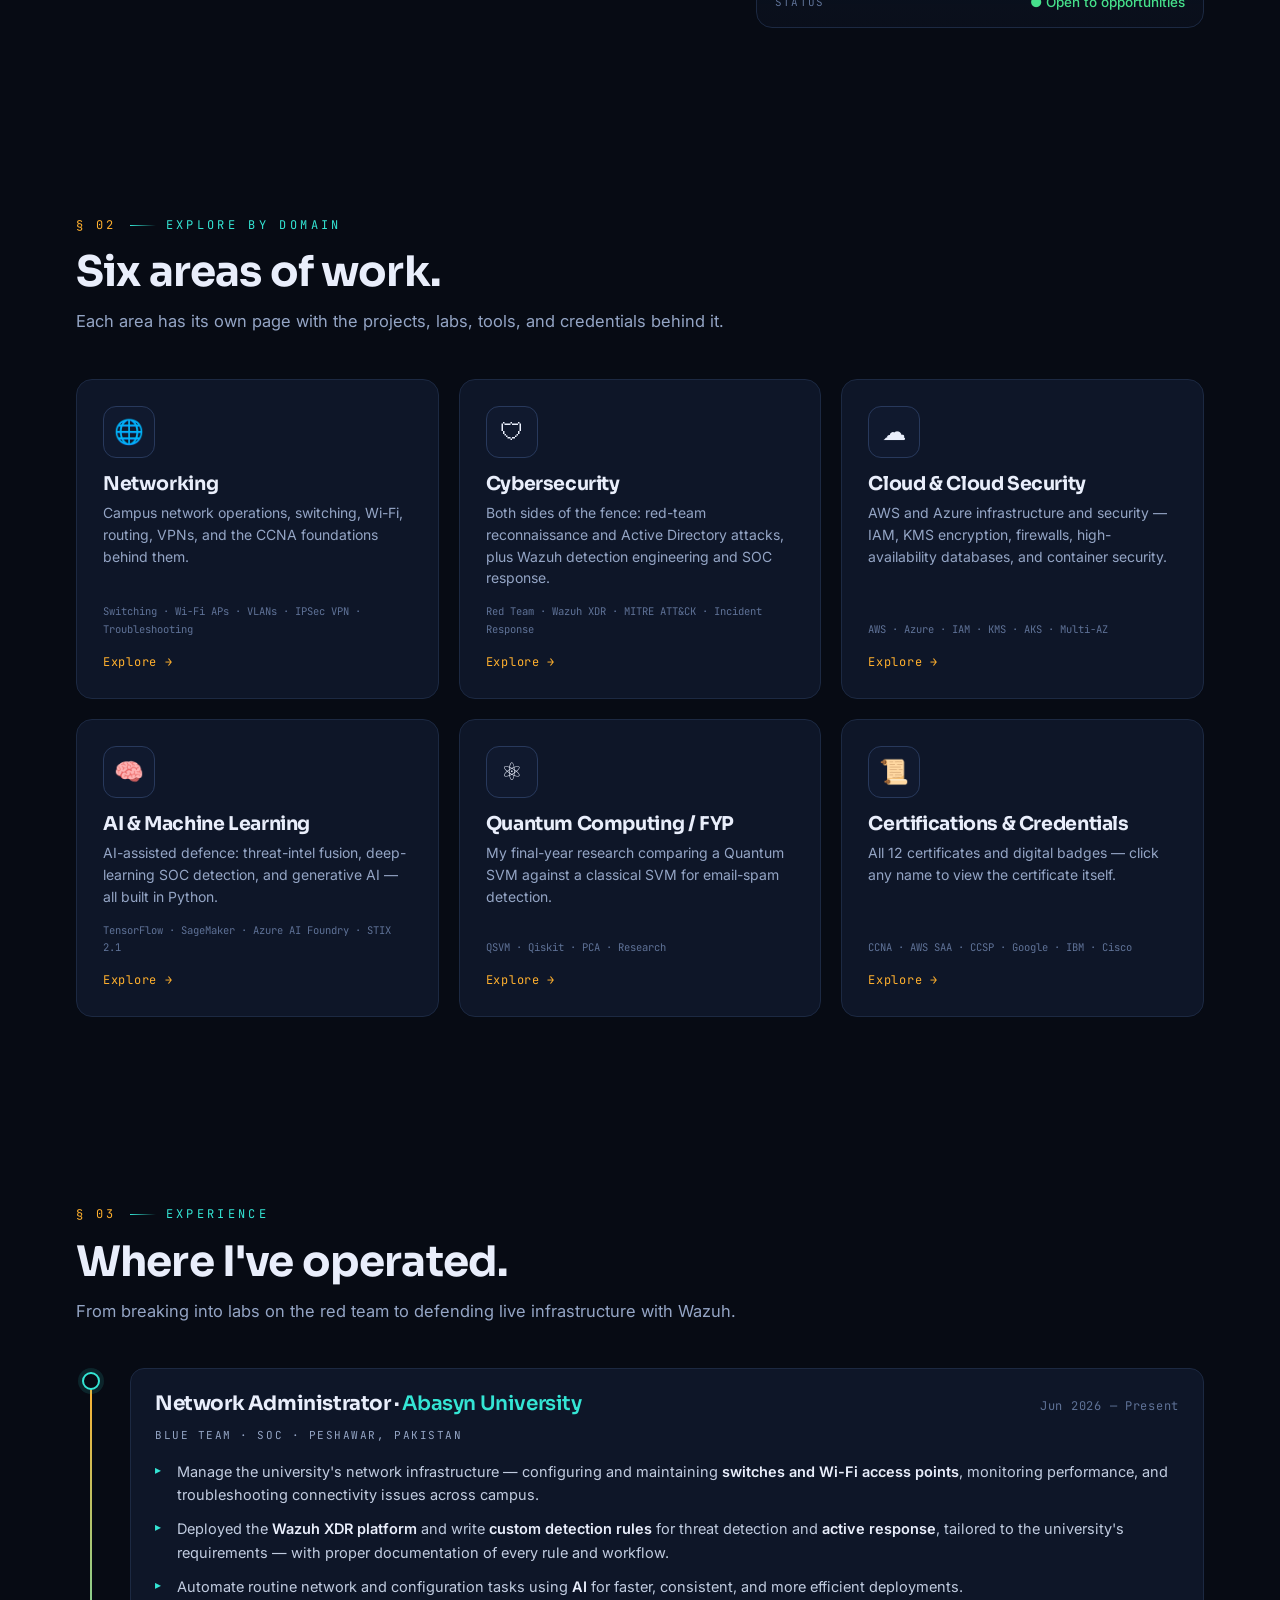
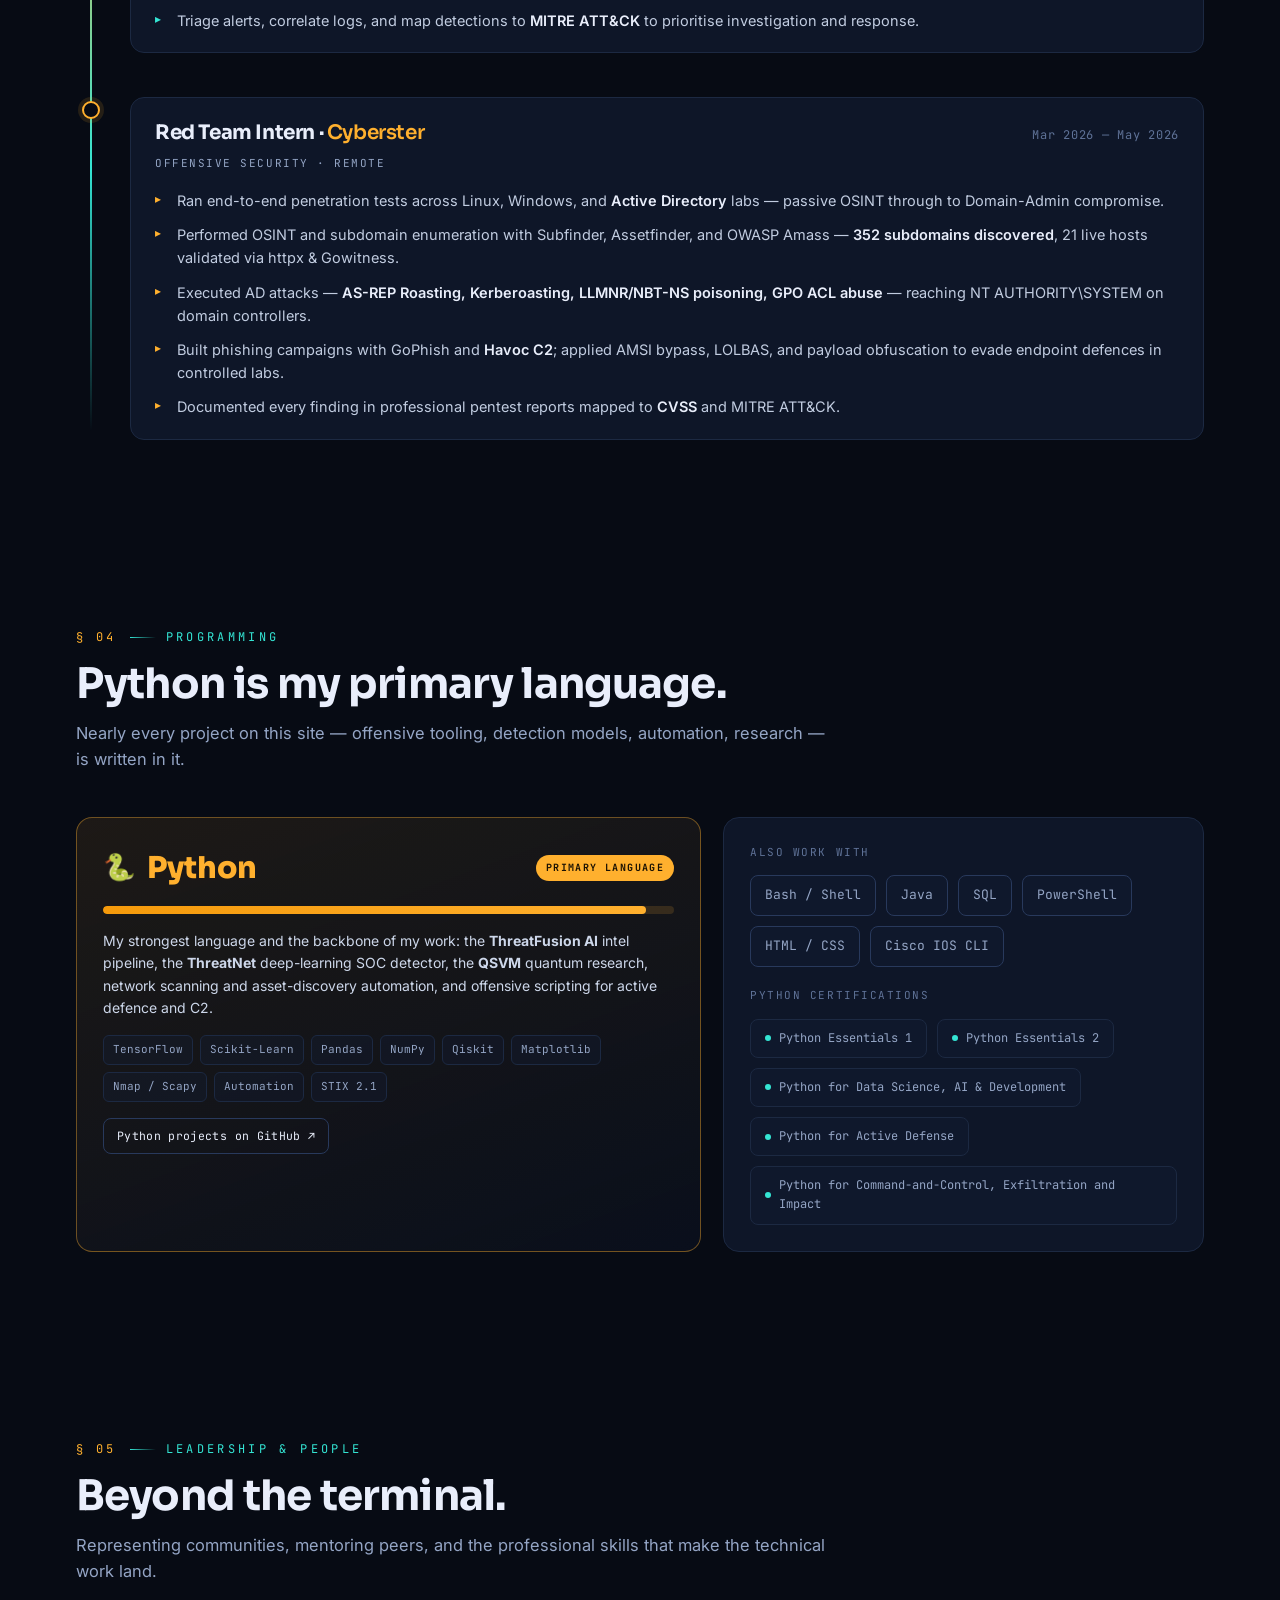
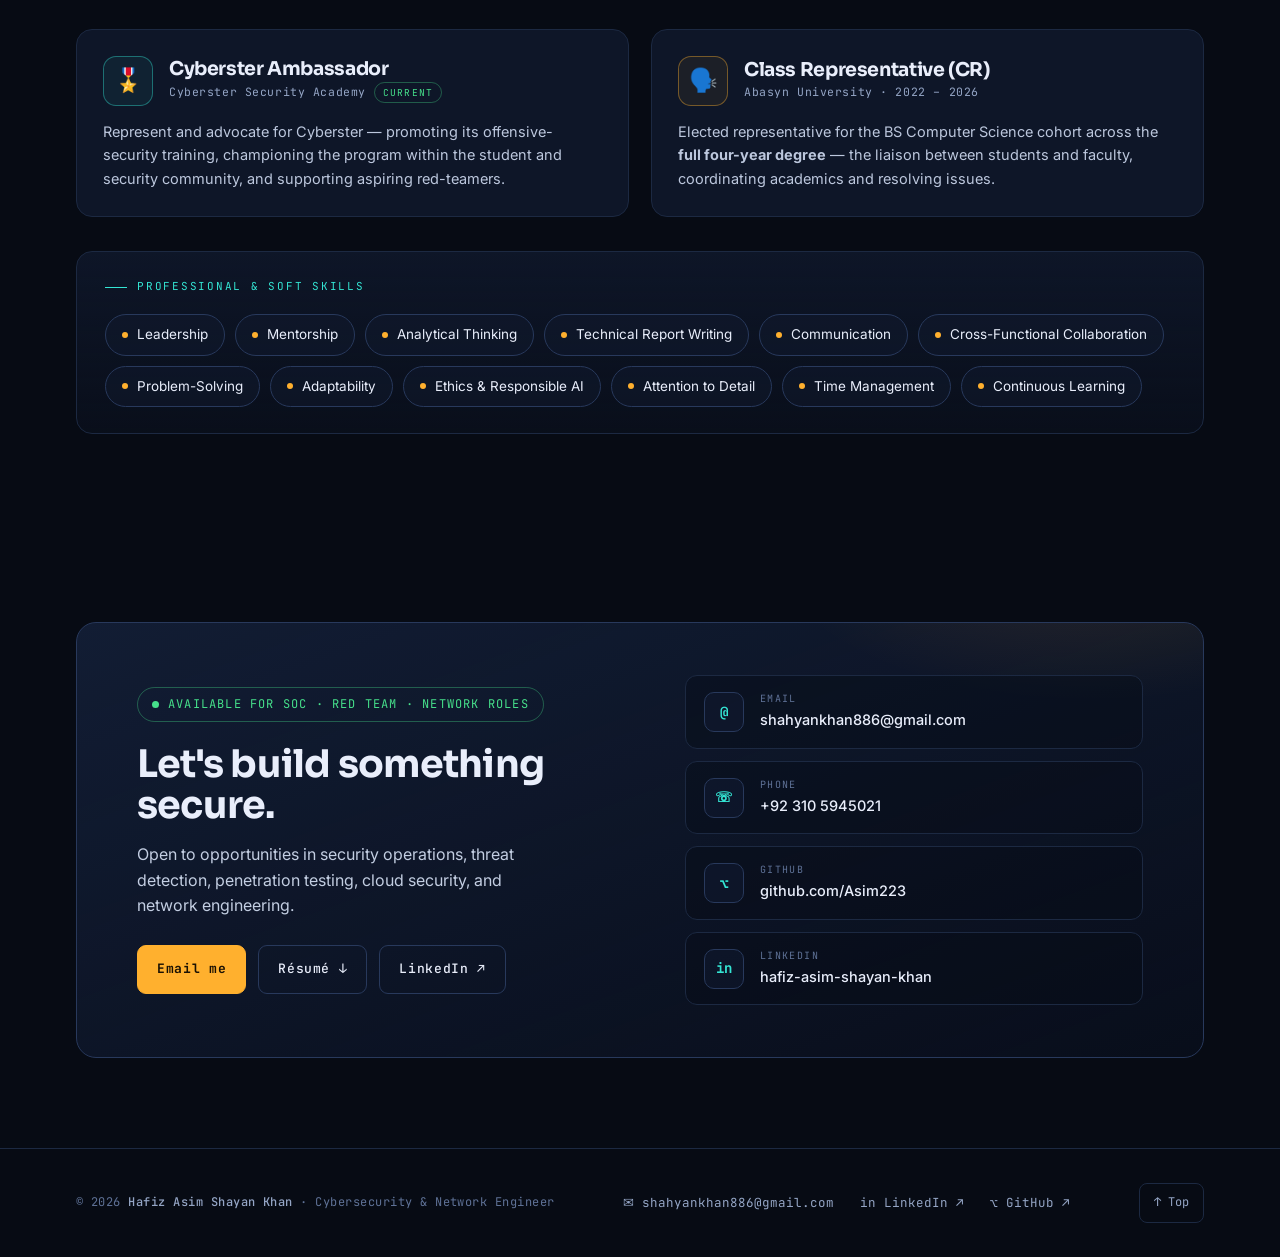
==== commit f7085f70: "Add files via upload" ====
--- a/index.html
+++ b/index.html
@@ -38,6 +38,7 @@
       <span class="who">Hafiz Asim Shayan Khan<small>Security Ops · Network Eng</small></span>
     </a>
     <nav class="nav-links" id="navlinks" aria-label="Primary">
+      <span class="menu-label">Browse by category</span>
       <a href="index.html" class="active">Home</a>
       <a href="networking.html">Networking</a>
       <a href="cybersecurity.html">Cybersecurity</a>
@@ -45,6 +46,10 @@
       <a href="ai-ml.html">AI &amp; ML</a>
       <a href="quantum.html">Quantum / FYP</a>
       <a href="certifications.html">Certifications</a>
+      <div class="nav-mobile-actions">
+        <a class="btn cyan" href="Hafiz_Asim_Shayan_Khan_Resume.pdf" download>Résumé ↓</a>
+        <a class="btn solid" href="https://mail.google.com/mail/?view=cm&amp;fs=1&amp;to=shahyankhan886@gmail.com&amp;su=Opportunity%20for%20Hafiz%20Asim%20Shayan%20Khan" target="_blank" rel="noopener">Email me</a>
+      </div>
     </nav>
     <div class="nav-cta">
       <a class="btn cyan" href="Hafiz_Asim_Shayan_Khan_Resume.pdf" download>Résumé ↓</a>
--- a/assets/css/styles.css
+++ b/assets/css/styles.css
@@ -0,0 +1,388 @@
+
+:root{
+  --ink:#070b14; --ink-2:#0a1020; --panel:#0e1628; --panel-2:#121d34;
+  --line:#1c2942; --line-2:#28395c;
+  --text:#e9eefb; --muted:#94a5c5; --faint:#5f7297;
+  --amber:#ffb02e; --amber-deep:#f59a0b;
+  --cyan:#34e5d4; --cyan-deep:#1fc7b7;
+  --red:#ff5d68; --green:#46e08b; --violet:#a889ff; --blue:#7fb0ff;
+  --aws:#ff9900; --azure:#3aa0ff;
+  --maxw:1180px;
+  --ease:cubic-bezier(.2,.7,.2,1);
+}
+*{box-sizing:border-box}
+html{scroll-behavior:smooth}
+body{
+  margin:0; background:var(--ink); color:var(--text);
+  font-family:"Inter",system-ui,sans-serif; font-size:16px; line-height:1.6;
+  -webkit-font-smoothing:antialiased; overflow-x:hidden;
+}
+body::before{
+  content:""; position:fixed; top:0;right:0;bottom:0;left:0; z-index:0; pointer-events:none;
+  background:
+    radial-gradient(900px 520px at 78% -6%, rgba(255,176,46,.10), transparent 60%),
+    radial-gradient(760px 620px at 6% 12%, rgba(52,229,212,.07), transparent 60%),
+    linear-gradient(transparent 0, transparent calc(100% - 1px), rgba(40,57,92,.16) 100%) 0 0/100% 46px,
+    linear-gradient(90deg, transparent 0, transparent calc(100% - 1px), rgba(40,57,92,.16) 100%) 0 0/46px 100%;
+  mask:linear-gradient(180deg,#000 0,#000 70%,transparent 100%);
+}
+a{color:inherit;text-decoration:none}
+img{max-width:100%;display:block}
+h1,h2,h3,h4{font-family:"Sora",sans-serif;font-weight:700;line-height:1.08;margin:0;letter-spacing:-.02em}
+.mono{font-family:"JetBrains Mono",monospace}
+.wrap{max-width:var(--maxw);margin:0 auto;padding:0 26px;position:relative;z-index:1}
+.skip{position:absolute;left:-999px;top:0;background:var(--amber);color:#1a1103;padding:10px 16px;border-radius:8px;font-family:"JetBrains Mono";font-size:13px;z-index:200}
+.skip:focus{left:12px;top:12px}
+
+.eyebrow{font-family:"JetBrains Mono",monospace;font-size:12px;letter-spacing:.28em;text-transform:uppercase;color:var(--cyan);display:inline-flex;align-items:center;gap:10px}
+.eyebrow::before{content:"";width:26px;height:1px;background:linear-gradient(90deg,var(--cyan),transparent)}
+.sec-no{font-family:"JetBrains Mono",monospace;color:var(--amber);font-size:12px;letter-spacing:.24em}
+
+/* nav */
+header.nav{position:fixed;top:0;left:0;right:0;z-index:50;transition:background .4s var(--ease),border-color .4s var(--ease);border-bottom:1px solid transparent}
+header.nav.scrolled{background:rgba(7,11,20,.82);backdrop-filter:blur(14px) saturate(140%);border-bottom:1px solid var(--line)}
+.nav-inner{display:flex;align-items:center;justify-content:space-between;height:68px;gap:18px}
+.brand{display:flex;align-items:center;gap:11px;font-family:"Sora";font-weight:700;flex:none}
+.brand .mark{width:34px;height:34px;border:1.5px solid var(--amber);border-radius:9px;display:grid;place-items:center;font-family:"JetBrains Mono";font-weight:700;font-size:15px;color:var(--amber);box-shadow:0 0 22px rgba(255,176,46,.18) inset,0 0 14px rgba(255,176,46,.12)}
+.brand .who{font-size:15px;white-space:nowrap}
+.brand .who small{display:block;font-family:"JetBrains Mono";font-weight:400;font-size:9.5px;letter-spacing:.2em;color:var(--faint);text-transform:uppercase}
+.nav-links{display:flex;align-items:center;gap:2px}
+.nav-links a{font-family:"JetBrains Mono";font-size:12px;letter-spacing:.04em;color:var(--muted);padding:9px 10px;border-radius:8px;transition:color .2s,background .2s;position:relative;white-space:nowrap}
+.nav-links a:hover{color:var(--text)}
+.nav-links a.active{color:var(--amber)}
+.nav-links a.active::after{content:"";position:absolute;left:10px;right:10px;bottom:3px;height:1.5px;background:var(--amber);border-radius:2px}
+.btn{font-family:"JetBrains Mono";font-size:12.5px;font-weight:500;letter-spacing:.05em;display:inline-flex;align-items:center;gap:9px;padding:11px 16px;border-radius:9px;cursor:pointer;border:1px solid var(--line-2);color:var(--text);background:transparent;transition:all .22s var(--ease)}
+.btn:hover{border-color:var(--amber);color:var(--amber);transform:translateY(-1px)}
+.btn.solid{background:var(--amber);color:#1a1103;border-color:var(--amber);font-weight:700}
+.btn.solid:hover{background:#ffbe4d;box-shadow:0 10px 30px -10px rgba(255,176,46,.5);color:#1a1103}
+.btn.cyan:hover{border-color:var(--cyan);color:var(--cyan)}
+.nav-cta{display:flex;align-items:center;gap:11px;flex:none}
+.burger{display:none;flex-direction:column;gap:5px;background:none;border:0;cursor:pointer;padding:8px}
+.burger span{width:24px;height:2px;background:var(--text);border-radius:2px;transition:.3s}
+
+/* sections */
+main{position:relative;z-index:1}
+section{padding:94px 0;position:relative}
+.sec-head{display:flex;flex-direction:column;gap:14px;margin-bottom:44px;max-width:760px}
+.sec-head h2{font-size:clamp(28px,4.4vw,42px)}
+.sec-head p{color:var(--muted);margin:0;font-size:16.5px}
+.sec-tag{display:flex;align-items:center;gap:14px;flex-wrap:wrap}
+
+/* hero */
+.hero{padding-top:150px;padding-bottom:66px;min-height:100vh;display:flex;align-items:center}
+.hero-grid{display:grid;grid-template-columns:1.25fr .9fr;gap:56px;align-items:center;width:100%}
+.hero-kicker{margin-bottom:22px}
+.hero h1{font-size:clamp(40px,7vw,78px);font-weight:800;margin:0 0 8px}
+.hero h1 .lock{color:var(--amber)}
+.role-line{font-family:"JetBrains Mono";font-size:clamp(12.5px,1.7vw,15.5px);letter-spacing:.05em;color:var(--cyan);margin:2px 0 24px;display:flex;flex-wrap:wrap;gap:6px 12px}
+.role-line .dot{color:var(--faint)}
+.hero-lede{font-size:clamp(16px,2vw,18px);color:#c3cee2;max-width:565px;margin:0 0 30px;line-height:1.66}
+.hero-lede b{color:var(--text);font-weight:600}
+.hero-cta{display:flex;flex-wrap:wrap;gap:12px;margin-bottom:42px}
+.hero-cta .btn{padding:13px 19px;font-size:13px}
+.stats{display:grid;grid-template-columns:repeat(4,1fr);gap:13px;max-width:575px}
+.stat{border:1px solid var(--line);border-radius:12px;padding:16px 13px;background:linear-gradient(180deg,rgba(18,29,52,.5),rgba(14,22,40,.2))}
+.stat .n{font-family:"Sora";font-weight:700;font-size:clamp(21px,3vw,29px);color:var(--amber);line-height:1}
+.stat .l{font-family:"JetBrains Mono";font-size:10px;letter-spacing:.1em;text-transform:uppercase;color:var(--faint);margin-top:9px}
+
+.portrait-col{display:flex;justify-content:center}
+.portrait-wrap{position:relative;width:320px;height:320px;width:clamp(250px,32vw,352px);height:clamp(250px,32vw,352px);aspect-ratio:1}
+.portrait-glow{position:absolute;top:-14%;right:-14%;bottom:-14%;left:-14%;border-radius:50%;background:radial-gradient(circle at 50% 42%,rgba(255,176,46,.28),transparent 62%);filter:blur(8px)}
+.sweep{position:absolute;top:-3%;right:-3%;bottom:-3%;left:-3%;border-radius:50%;overflow:hidden;opacity:.5;mix-blend-mode:screen}
+.sweep::before{content:"";position:absolute;top:-30%;right:-30%;bottom:-30%;left:-30%;background:conic-gradient(from 0deg,transparent 0deg,rgba(52,229,212,0) 300deg,rgba(52,229,212,.55) 350deg,rgba(255,176,46,.6) 360deg);animation:spin 7s linear infinite}
+.reticle{position:absolute;top:-9%;right:-9%;bottom:-9%;left:-9%;border-radius:50%;border:1.4px dashed rgba(52,229,212,.34);animation:spin 26s linear infinite}
+.reticle-2{position:absolute;top:-2.5%;right:-2.5%;bottom:-2.5%;left:-2.5%;border-radius:50%;border:1.2px dashed rgba(255,176,46,.42);animation:spin 34s linear infinite reverse}
+.reticle .tick{position:absolute;width:2px;height:9px;background:var(--cyan);left:50%;top:-5px;transform:translateX(-50%);border-radius:2px;box-shadow:0 0 8px var(--cyan)}
+.brackets i{position:absolute;width:26px;height:26px;border:2px solid var(--amber);opacity:.85}
+.brackets i.tl{top:-4%;left:-4%;border-right:0;border-bottom:0}
+.brackets i.tr{top:-4%;right:-4%;border-left:0;border-bottom:0}
+.brackets i.bl{bottom:-4%;left:-4%;border-right:0;border-top:0}
+.brackets i.br{bottom:-4%;right:-4%;border-left:0;border-top:0}
+.portrait{position:absolute;top:5%;right:5%;bottom:5%;left:5%;border-radius:50%;border:1px solid rgba(255,176,46,.35);overflow:hidden;box-shadow:0 30px 70px -25px rgba(0,0,0,.8),inset 0 0 60px rgba(7,11,20,.5)}
+.portrait img{width:100%;height:100%;object-fit:cover;filter:saturate(1.03) contrast(1.02)}
+.p-chip{position:absolute;bottom:2%;left:50%;transform:translateX(-50%);font-family:"JetBrains Mono";font-size:11px;letter-spacing:.1em;white-space:nowrap;background:rgba(7,11,20,.9);border:1px solid var(--line-2);color:var(--green);padding:7px 13px;border-radius:20px;display:flex;align-items:center;gap:8px;backdrop-filter:blur(6px);box-shadow:0 10px 26px -12px rgba(0,0,0,.7)}
+.p-chip .live{width:7px;height:7px;border-radius:50%;background:var(--green);animation:pulse 2s infinite}
+@keyframes spin{to{transform:rotate(360deg)}}
+@keyframes pulse{0%{box-shadow:0 0 0 0 rgba(70,224,139,.55)}70%{box-shadow:0 0 0 8px rgba(70,224,139,0)}100%{box-shadow:0 0 0 0 rgba(70,224,139,0)}}
+
+/* about */
+.about-grid{display:grid;grid-template-columns:1.35fr .95fr;gap:44px;align-items:start}
+.about-body p{color:#c3cee2;font-size:16.5px;margin:0 0 18px;line-height:1.7}
+.about-body p b{color:var(--text);font-weight:600}
+.about-body .hl{color:var(--amber);font-weight:600}
+.dossier{border:1px solid var(--line);border-radius:16px;background:linear-gradient(180deg,var(--panel),rgba(14,22,40,.4));overflow:hidden}
+.dossier .dh{display:flex;align-items:center;justify-content:space-between;padding:14px 18px;border-bottom:1px solid var(--line);background:rgba(18,29,52,.4)}
+.dossier .dh span{font-family:"JetBrains Mono";font-size:11px;letter-spacing:.16em;color:var(--muted);text-transform:uppercase}
+.dossier .dh .tlp{color:var(--green);border:1px solid rgba(70,224,139,.35);padding:3px 9px;border-radius:6px;font-size:10px}
+.drow{display:flex;justify-content:space-between;gap:16px;padding:13px 18px;border-bottom:1px dashed var(--line);font-size:13.5px}
+.drow:last-child{border-bottom:0}
+.drow .k{font-family:"JetBrains Mono";font-size:11px;letter-spacing:.1em;color:var(--faint);text-transform:uppercase;white-space:nowrap;padding-top:2px}
+.drow .v{text-align:right;color:var(--text);font-weight:500}
+.drow .v small{display:block;color:var(--muted);font-weight:400;font-size:12px}
+
+/* experience */
+.timeline{position:relative;margin-top:8px}
+.timeline::before{content:"";position:absolute;left:14px;top:8px;bottom:8px;width:2px;background:linear-gradient(180deg,var(--amber),var(--cyan) 60%,transparent)}
+.job{position:relative;padding:0 0 44px 54px}
+.job:last-child{padding-bottom:0}
+.job .node{position:absolute;left:6px;top:4px;width:18px;height:18px;border-radius:50%;background:var(--ink);border:2px solid var(--amber);box-shadow:0 0 0 4px rgba(255,176,46,.12)}
+.job.blue .node{border-color:var(--cyan);box-shadow:0 0 0 4px rgba(52,229,212,.12)}
+.job-card{border:1px solid var(--line);border-radius:14px;padding:24px 24px 20px;background:var(--panel);transition:border-color .25s,transform .25s}
+.job-card:hover{border-color:var(--line-2);transform:translateX(3px)}
+.job-top{display:flex;flex-wrap:wrap;justify-content:space-between;gap:8px 20px;align-items:baseline;margin-bottom:4px}
+.job-top h3{font-size:20px}
+.job .org{color:var(--amber);font-weight:600}
+.job.blue .org{color:var(--cyan)}
+.job .when{font-family:"JetBrains Mono";font-size:12px;letter-spacing:.06em;color:var(--faint);white-space:nowrap}
+.job .kind{font-family:"JetBrains Mono";font-size:11px;letter-spacing:.14em;text-transform:uppercase;color:var(--muted);margin-bottom:16px;display:inline-block}
+.job ul{margin:0;padding:0;list-style:none;display:flex;flex-direction:column;gap:11px}
+.job li{position:relative;padding-left:22px;color:#c1cce0;font-size:14.5px;line-height:1.6}
+.job li::before{content:"▸";position:absolute;left:0;top:0;color:var(--amber);font-size:12px}
+.job.blue li::before{color:var(--cyan)}
+.job li b{color:var(--text);font-weight:600}
+
+/* project + lab cards shared */
+.chips{display:flex;flex-wrap:wrap;gap:7px}
+.chip{font-family:"JetBrains Mono";font-size:11px;color:var(--muted);border:1px solid var(--line);border-radius:6px;padding:5px 9px;background:rgba(18,29,52,.4)}
+.chip:hover{border-color:var(--cyan);color:var(--cyan)}
+.feat-grid{display:grid;grid-template-columns:1fr 1fr;gap:22px;margin-bottom:22px}
+.pcard{border:1px solid var(--line);border-radius:16px;background:var(--panel);padding:26px;position:relative;overflow:hidden;transition:border-color .28s var(--ease),transform .28s var(--ease),box-shadow .28s}
+.pcard::after{content:"";position:absolute;top:0;right:0;bottom:0;left:0;pointer-events:none;background:radial-gradient(420px 200px at 100% 0,rgba(255,176,46,.07),transparent 60%);opacity:0;transition:opacity .3s}
+.pcard:hover{border-color:var(--amber);transform:translateY(-4px);box-shadow:0 24px 50px -28px rgba(0,0,0,.8)}
+.pcard:hover::after{opacity:1}
+.pcard.feat{border-color:var(--line-2)}
+.ptag{font-family:"JetBrains Mono";font-size:10.5px;letter-spacing:.14em;text-transform:uppercase;color:var(--cyan);margin-bottom:14px;display:inline-flex;align-items:center;gap:8px}
+.ptag .idx{color:var(--faint)}
+.pcard h3{font-size:22px;margin-bottom:12px}
+.pcard.feat h3{font-size:25px}
+.pdesc{color:#b7c3da;font-size:14.5px;line-height:1.62;margin:0 0 16px}
+.pfind{border-left:2px solid var(--amber);padding:11px 0 11px 15px;margin:0 0 18px;background:linear-gradient(90deg,rgba(255,176,46,.06),transparent);border-radius:0 8px 8px 0;font-size:13.5px;color:#cdd7ea}
+.pfind b{color:var(--amber);font-family:"JetBrains Mono";font-size:11px;letter-spacing:.1em;text-transform:uppercase;display:block;margin-bottom:5px}
+.pmetric{display:flex;flex-wrap:wrap;gap:8px 18px;margin:0 0 18px;padding:14px 16px;border:1px dashed var(--line-2);border-radius:10px;background:rgba(10,16,32,.5)}
+.pmetric div{display:flex;flex-direction:column}
+.pmetric .mn{font-family:"Sora";font-weight:700;color:var(--amber);font-size:18px;line-height:1}
+.pmetric .ml{font-family:"JetBrains Mono";font-size:9.5px;letter-spacing:.1em;text-transform:uppercase;color:var(--faint);margin-top:5px}
+.grid-3{display:grid;grid-template-columns:repeat(3,1fr);gap:22px}
+
+/* labs */
+.lab-grid{display:grid;grid-template-columns:1fr 1fr;gap:22px}
+.labcard{border:1px solid var(--line);border-radius:16px;background:var(--panel);padding:26px;position:relative;overflow:hidden;transition:border-color .28s,transform .28s,box-shadow .28s}
+.labcard:hover{border-color:var(--line-2);transform:translateY(-3px);box-shadow:0 22px 46px -28px rgba(0,0,0,.8)}
+.lab-top{display:flex;align-items:center;justify-content:space-between;gap:14px;margin-bottom:16px}
+.lab-top h3{font-size:20px}
+.lab-ico{width:44px;height:44px;flex:none;border-radius:11px;display:grid;place-items:center;font-size:20px;border:1px solid var(--line-2);background:rgba(18,29,52,.5)}
+.provider{font-family:"JetBrains Mono";font-size:10px;font-weight:700;letter-spacing:.14em;text-transform:uppercase;padding:5px 10px;border-radius:20px;white-space:nowrap}
+.provider.aws{color:var(--aws);border:1px solid rgba(255,153,0,.4);background:rgba(255,153,0,.07)}
+.provider.azure{color:var(--azure);border:1px solid rgba(58,160,255,.4);background:rgba(58,160,255,.07)}
+.labcard p{color:#b7c3da;font-size:14.5px;line-height:1.62;margin:0 0 16px}
+.labcard.aws .lab-ico{color:var(--aws);border-color:rgba(255,153,0,.4)}
+.labcard.azure .lab-ico{color:var(--azure);border-color:rgba(58,160,255,.4)}
+
+/* skills */
+.skill-grid{display:grid;grid-template-columns:repeat(3,1fr);gap:20px}
+.skillcard{border:1px solid var(--line);border-radius:14px;padding:22px;background:var(--panel);transition:border-color .25s}
+.skillcard:hover{border-color:var(--line-2)}
+.skillcard .sh{display:flex;align-items:center;gap:12px;margin-bottom:16px}
+.skillcard .sh .ico{width:38px;height:38px;border-radius:10px;display:grid;place-items:center;font-size:17px;border:1px solid var(--line-2);background:rgba(18,29,52,.5)}
+.skillcard.a .sh .ico{color:var(--red);border-color:rgba(255,93,104,.4)}
+.skillcard.d .sh .ico{color:var(--green);border-color:rgba(70,224,139,.4)}
+.skillcard.n .sh .ico{color:var(--cyan);border-color:rgba(52,229,212,.4)}
+.skillcard.c .sh .ico{color:var(--amber);border-color:rgba(255,176,46,.4)}
+.skillcard.m .sh .ico{color:var(--violet);border-color:rgba(168,137,255,.4)}
+.skillcard.s .sh .ico{color:var(--blue);border-color:rgba(127,176,255,.4)}
+.skillcard .sh h3{font-size:15.5px}
+.skillcard .sh small{font-family:"JetBrains Mono";font-size:10px;letter-spacing:.12em;text-transform:uppercase;color:var(--faint);display:block;margin-top:2px}
+
+/* leadership */
+.lead-grid{display:grid;grid-template-columns:1fr 1fr;gap:22px;margin-bottom:34px}
+.leadcard{border:1px solid var(--line);border-radius:16px;background:var(--panel);padding:26px;position:relative;overflow:hidden;transition:border-color .25s,transform .25s}
+.leadcard:hover{border-color:var(--amber);transform:translateY(-3px)}
+.lead-top{display:flex;align-items:center;gap:16px;margin-bottom:14px}
+.lead-ico{width:50px;height:50px;flex:none;border-radius:13px;display:grid;place-items:center;font-size:23px;color:var(--amber);border:1px solid rgba(255,176,46,.4);background:rgba(255,176,46,.06)}
+.leadcard.cy .lead-ico{color:var(--cyan);border-color:rgba(52,229,212,.4);background:rgba(52,229,212,.06)}
+.lead-top h3{font-size:19px}
+.lead-top .sub{font-family:"JetBrains Mono";font-size:11.5px;letter-spacing:.05em;color:var(--muted);margin-top:3px;display:flex;align-items:center;gap:8px;flex-wrap:wrap}
+.lead-top .now{color:var(--green);border:1px solid rgba(70,224,139,.35);border-radius:20px;padding:2px 8px;font-size:9.5px;letter-spacing:.12em}
+.leadcard p{color:#bcc7dd;font-size:14.5px;line-height:1.62;margin:0}
+.soft-wrap{border:1px solid var(--line);border-radius:16px;background:linear-gradient(180deg,var(--panel),rgba(14,22,40,.35));padding:26px 28px}
+.soft-wrap .st{font-family:"JetBrains Mono";font-size:11px;letter-spacing:.16em;text-transform:uppercase;color:var(--cyan);margin-bottom:18px;display:flex;align-items:center;gap:10px}
+.soft-wrap .st::before{content:"";width:22px;height:1px;background:var(--cyan)}
+.softskills{display:flex;flex-wrap:wrap;gap:10px}
+.soft{font-family:"Inter";font-size:13.5px;color:var(--text);border:1px solid var(--line-2);border-radius:30px;padding:9px 16px;background:rgba(18,29,52,.4);display:inline-flex;align-items:center;gap:9px;transition:border-color .2s,transform .2s}
+.soft:hover{border-color:var(--amber);transform:translateY(-2px)}
+.soft .d{width:6px;height:6px;border-radius:50%;background:var(--amber)}
+
+/* certs */
+.cert-grid{display:grid;grid-template-columns:repeat(2,1fr);gap:14px}
+.cert{display:flex;align-items:center;gap:16px;border:1px solid var(--line);border-radius:12px;padding:16px 18px;background:var(--panel);transition:border-color .22s,transform .22s}
+.cert:hover{border-color:var(--amber);transform:translateY(-2px)}
+.cert .badge{width:44px;height:44px;flex:none;border-radius:10px;display:grid;place-items:center;font-family:"JetBrains Mono";font-weight:700;font-size:13px;color:var(--amber);border:1px solid rgba(255,176,46,.35);background:rgba(255,176,46,.06)}
+.cert .ct{min-width:0}
+.cert .ct h4{font-size:14.5px;font-family:"Sora";font-weight:600;line-height:1.25;margin-bottom:3px}
+.cert .ct span{font-family:"JetBrains Mono";font-size:11px;letter-spacing:.05em;color:var(--faint)}
+
+/* contact */
+#contact{padding-bottom:70px}
+.contact-box{border:1px solid var(--line-2);border-radius:20px;overflow:hidden;background:linear-gradient(160deg,var(--panel-2),rgba(10,16,32,.6));position:relative}
+.contact-box::before{content:"";position:absolute;top:0;right:0;bottom:0;left:0;pointer-events:none;background:radial-gradient(600px 300px at 90% -20%,rgba(255,176,46,.12),transparent 55%)}
+.contact-inner{position:relative;padding:52px clamp(26px,5vw,60px);display:grid;grid-template-columns:1.1fr 1fr;gap:44px;align-items:center}
+.contact-inner h2{font-size:clamp(26px,3.6vw,38px);margin-bottom:16px}
+.contact-inner p{color:#c3cee2;margin:0 0 26px;font-size:16px;max-width:420px}
+.avail{display:inline-flex;align-items:center;gap:9px;font-family:"JetBrains Mono";font-size:12px;letter-spacing:.1em;color:var(--green);border:1px solid rgba(70,224,139,.35);border-radius:20px;padding:7px 14px;margin-bottom:22px}
+.avail .live{width:7px;height:7px;border-radius:50%;background:var(--green);animation:pulse 2s infinite}
+.clist{display:flex;flex-direction:column;gap:12px}
+.crow{display:flex;align-items:center;gap:16px;border:1px solid var(--line);border-radius:12px;padding:15px 18px;background:rgba(7,11,20,.4);transition:border-color .22s,transform .22s}
+.crow:hover{border-color:var(--cyan);transform:translateX(3px)}
+.crow .ci{width:40px;height:40px;flex:none;border-radius:10px;display:grid;place-items:center;border:1px solid var(--line-2);color:var(--cyan);background:rgba(18,29,52,.5);font-family:"JetBrains Mono";font-weight:700;font-size:14px}
+.crow .cv small{font-family:"JetBrains Mono";font-size:10px;letter-spacing:.14em;text-transform:uppercase;color:var(--faint);display:block}
+.crow .cv span{font-size:14.5px;color:var(--text);font-weight:500;word-break:break-all}
+
+footer{border-top:1px solid var(--line);padding:34px 0;margin-top:20px;position:relative;z-index:1}
+.foot-inner{display:flex;flex-wrap:wrap;justify-content:space-between;gap:16px;align-items:center}
+.foot-inner .fb{font-family:"JetBrains Mono";font-size:12px;color:var(--faint);letter-spacing:.04em}
+.foot-inner .fb b{color:var(--muted);font-weight:500}
+.top-link{font-family:"JetBrains Mono";font-size:12px;color:var(--muted);border:1px solid var(--line);border-radius:8px;padding:9px 14px;transition:.2s}
+.top-link:hover{border-color:var(--amber);color:var(--amber)}
+
+.reveal{opacity:0;transform:translateY(22px);transition:opacity .7s var(--ease),transform .7s var(--ease)}
+.reveal.in{opacity:1;transform:none}
+
+@media (max-width:1080px){
+  .nav-links{display:none}
+  .burger{display:flex}
+  .nav-links.open{display:flex;position:absolute;top:68px;left:0;right:0;flex-direction:column;gap:2px;background:rgba(7,11,20,.97);backdrop-filter:blur(14px);border-bottom:1px solid var(--line);padding:14px 22px}
+  .nav-links.open a{padding:12px 10px;font-size:14px}
+}
+@media (max-width:960px){
+  .hero-grid{grid-template-columns:1fr;gap:40px}
+  .portrait-col{order:-1}
+  .about-grid{grid-template-columns:1fr;gap:30px}
+  .feat-grid,.lab-grid,.lead-grid{grid-template-columns:1fr}
+  .grid-3{grid-template-columns:1fr 1fr}
+  .skill-grid{grid-template-columns:1fr 1fr}
+  .contact-inner{grid-template-columns:1fr;gap:30px}
+}
+@media (max-width:720px){
+  .nav-cta .btn:not(.solid){display:none}
+  section{padding:70px 0}
+  .hero{padding-top:118px}
+  .stats{grid-template-columns:1fr 1fr}
+  .grid-3,.skill-grid,.cert-grid{grid-template-columns:1fr}
+  .job{padding-left:44px}
+}
+@media (prefers-reduced-motion:reduce){
+  *{animation:none!important;scroll-behavior:auto!important}
+  .reveal{opacity:1;transform:none;transition:none}
+}
+:focus-visible{outline:2px solid var(--amber);outline-offset:3px;border-radius:4px}
+
+
+/* ===== multi-page additions ===== */
+.page-hero{padding:132px 0 42px;border-bottom:1px solid var(--line);position:relative;overflow:hidden}
+.page-hero .crumb{font-family:"JetBrains Mono";font-size:12px;letter-spacing:.18em;text-transform:uppercase;color:var(--faint);margin-bottom:16px;display:flex;gap:10px;align-items:center;flex-wrap:wrap}
+.page-hero .crumb a{color:var(--muted)} .page-hero .crumb a:hover{color:var(--amber)}
+.page-hero h1{font-size:clamp(32px,6vw,58px);font-weight:800;margin:0 0 16px}
+.page-hero h1 .ac{color:var(--amber)}
+.page-hero .lead{color:#c3cee2;font-size:clamp(15px,2vw,18px);max-width:660px;margin:0}
+.page-hero .ph-ico{position:absolute;right:2%;top:60px;font-size:clamp(90px,14vw,190px);opacity:.06;pointer-events:none;line-height:1}
+.pill-row{display:flex;flex-wrap:wrap;gap:10px;margin-top:22px}
+.pill{font-family:"JetBrains Mono";font-size:11px;letter-spacing:.06em;color:var(--muted);border:1px solid var(--line-2);border-radius:20px;padding:7px 13px;background:rgba(18,29,52,.4)}
+
+.domain-grid{display:grid;grid-template-columns:repeat(3,1fr);gap:20px}
+.domain-card{display:flex;flex-direction:column;border:1px solid var(--line);border-radius:16px;background:var(--panel);padding:26px;transition:border-color .25s,transform .25s,box-shadow .25s;position:relative;overflow:hidden}
+.domain-card::after{content:"";position:absolute;top:0;right:0;bottom:0;left:0;pointer-events:none;background:radial-gradient(420px 200px at 100% 0,rgba(255,176,46,.06),transparent 60%);opacity:0;transition:opacity .3s}
+.domain-card:hover{border-color:var(--amber);transform:translateY(-4px);box-shadow:0 24px 50px -30px rgba(0,0,0,.8)}
+.domain-card:hover::after{opacity:1}
+.domain-card .dc-ico{width:52px;height:52px;border-radius:13px;display:grid;place-items:center;font-size:24px;border:1px solid var(--line-2);background:rgba(18,29,52,.5);margin-bottom:16px}
+.domain-card h3{font-size:19px;margin-bottom:8px}
+.domain-card p{color:var(--muted);font-size:14px;margin:0 0 14px;line-height:1.55;flex:1}
+.domain-card .dc-tags{font-family:"JetBrains Mono";font-size:10.5px;color:var(--faint);margin-bottom:14px;line-height:1.7}
+.domain-card .go{font-family:"JetBrains Mono";font-size:12px;letter-spacing:.06em;color:var(--amber)}
+
+.proofs{display:flex;flex-wrap:wrap;gap:10px;margin-top:16px}
+.proof{font-family:"JetBrains Mono";font-size:11.5px;letter-spacing:.03em;display:inline-flex;align-items:center;gap:7px;padding:8px 13px;border-radius:8px;border:1px solid var(--line-2);color:var(--text);transition:all .2s;text-decoration:none}
+.proof:hover{border-color:var(--cyan);color:var(--cyan);transform:translateY(-1px)}
+.proof.git:hover{border-color:var(--amber);color:var(--amber)}
+.proof svg{width:14px;height:14px;fill:currentColor}
+
+.langs{display:grid;grid-template-columns:1.3fr 1fr;gap:22px;align-items:stretch}
+.lang-primary{border:1px solid rgba(255,176,46,.4);border-radius:16px;background:linear-gradient(160deg,rgba(255,176,46,.09),rgba(14,22,40,.4));padding:26px}
+.lp-top{display:flex;align-items:center;justify-content:space-between;gap:12px;margin-bottom:14px;flex-wrap:wrap}
+.lp-name{font-family:"Sora";font-weight:800;font-size:30px;color:var(--amber);display:flex;align-items:center;gap:12px}
+.lp-name .py{font-size:26px}
+.lp-tag{font-family:"JetBrains Mono";font-size:10px;letter-spacing:.14em;color:#1a1103;background:var(--amber);padding:5px 10px;border-radius:20px;font-weight:700}
+.lp-bar{height:8px;border-radius:6px;background:rgba(255,176,46,.15);overflow:hidden;margin-bottom:16px}
+.lp-bar span{display:block;height:100%;width:95%;background:linear-gradient(90deg,var(--amber-deep),var(--amber));border-radius:6px}
+.lang-primary p{color:#cdd7ea;font-size:14px;line-height:1.6;margin:0 0 16px}
+.lang-others{border:1px solid var(--line);border-radius:16px;background:var(--panel);padding:26px;display:flex;flex-direction:column;gap:14px}
+.lang-others .lo-t{font-family:"JetBrains Mono";font-size:11px;letter-spacing:.14em;text-transform:uppercase;color:var(--faint)}
+.lang-list{display:flex;flex-wrap:wrap;gap:10px}
+.lang{font-family:"JetBrains Mono";font-size:13px;color:var(--muted);border:1px solid var(--line-2);border-radius:8px;padding:9px 14px;background:rgba(18,29,52,.4)}
+
+.cert-group{margin-bottom:34px}
+.cert-group .cg-h{display:flex;align-items:center;gap:12px;margin-bottom:16px;font-family:"JetBrains Mono";font-size:12px;letter-spacing:.14em;text-transform:uppercase;color:var(--cyan)}
+.cert-group .cg-h::before{content:"";width:22px;height:1px;background:var(--cyan)}
+.cert-list{display:grid;grid-template-columns:1fr 1fr;gap:14px}
+.certc{display:flex;gap:16px;border:1px solid var(--line);border-radius:12px;padding:16px 18px;background:var(--panel);transition:border-color .22s,transform .22s}
+.certc:hover{border-color:var(--amber);transform:translateY(-2px)}
+.certc .cc-ico{width:46px;height:46px;flex:none;border-radius:10px;display:grid;place-items:center;font-family:"JetBrains Mono";font-weight:700;font-size:11px;color:var(--amber);border:1px solid rgba(255,176,46,.35);background:rgba(255,176,46,.06);text-align:center;line-height:1.05}
+.certc .cc-body{min-width:0;flex:1}
+.cc-name{font-family:"Sora";font-weight:600;font-size:14.5px;line-height:1.25;margin:0 0 4px;color:var(--text);cursor:pointer;background:none;border:0;text-align:left;padding:0;display:inline-flex;align-items:center;gap:8px}
+.cc-name:hover{color:var(--amber)}
+.cc-name::before{content:"⤢";font-size:12px;color:var(--faint)}
+.cc-meta{font-family:"JetBrains Mono";font-size:10.5px;letter-spacing:.02em;color:var(--faint);display:block;margin-bottom:10px}
+.cc-links{display:flex;flex-wrap:wrap;gap:8px}
+.mini{font-family:"JetBrains Mono";font-size:10.5px;letter-spacing:.02em;display:inline-flex;align-items:center;gap:6px;padding:6px 11px;border-radius:7px;border:1px solid var(--line-2);color:var(--muted);cursor:pointer;background:transparent;transition:all .2s;text-decoration:none}
+.mini:hover{border-color:var(--amber);color:var(--amber)}
+.mini.badge:hover{border-color:var(--cyan);color:var(--cyan)}
+
+.lb{position:fixed;top:0;right:0;bottom:0;left:0;z-index:200;background:rgba(4,7,14,.86);-webkit-backdrop-filter:blur(8px);backdrop-filter:blur(8px);display:flex;align-items:center;justify-content:center;padding:24px}
+.lb[hidden]{display:none}
+.lb-in{position:relative;max-width:980px;width:100%;max-height:92vh;display:flex;flex-direction:column;background:var(--panel);border:1px solid var(--line-2);border-radius:16px;overflow:hidden;box-shadow:0 40px 100px -30px #000}
+.lb-imgwrap{background:#0a0f1c;display:flex;align-items:center;justify-content:center;overflow:auto;padding:18px;min-height:200px}
+.lb-img{max-width:100%;max-height:74vh;border-radius:6px;object-fit:contain}
+.lb-bar{display:flex;align-items:center;justify-content:space-between;gap:14px;padding:14px 18px;border-top:1px solid var(--line);flex-wrap:wrap}
+.lb-cap{font-family:"Sora";font-weight:600;font-size:15px;flex:1;min-width:160px}
+.lb-tabs{display:flex;gap:8px}
+.lb-tabs button{font-family:"JetBrains Mono";font-size:11px;letter-spacing:.05em;padding:8px 14px;border-radius:8px;border:1px solid var(--line-2);background:transparent;color:var(--muted);cursor:pointer;transition:all .2s}
+.lb-tabs button.on{background:var(--amber);color:#1a1103;border-color:var(--amber);font-weight:700}
+.lb-tabs button[hidden]{display:none}
+.lb-x{position:absolute;top:14px;right:14px;z-index:5;width:40px;height:40px;border-radius:50%;border:1px solid var(--line-2);background:rgba(7,11,20,.85);color:var(--text);font-size:17px;cursor:pointer;transition:all .2s}
+.lb-x:hover{border-color:var(--red);color:var(--red)}
+.lb-open{font-family:"JetBrains Mono";font-size:11px;color:var(--cyan);border:1px solid var(--line-2);padding:8px 12px;border-radius:8px;text-decoration:none;white-space:nowrap}
+.lb-open:hover{border-color:var(--cyan)}
+
+.relcerts{display:flex;flex-wrap:wrap;gap:10px}
+.relcert{font-family:"JetBrains Mono";font-size:12px;color:var(--muted);border:1px solid var(--line);border-radius:8px;padding:9px 14px;background:rgba(18,29,52,.4);display:inline-flex;gap:8px;align-items:center;text-decoration:none;transition:border-color .2s,color .2s}
+.relcert:hover{border-color:var(--cyan);color:var(--cyan)}
+.relcert .rc-d{width:6px;height:6px;border-radius:50%;background:var(--cyan)}
+
+.fyp-grid{display:grid;grid-template-columns:1fr 1fr;gap:20px;margin-top:8px}
+.fyp-block{border:1px solid var(--line);border-radius:14px;background:var(--panel);padding:24px}
+.fyp-block h3{font-size:17px;margin-bottom:12px;display:flex;align-items:center;gap:10px}
+.fyp-block h3 .fn{font-family:"JetBrains Mono";color:var(--amber);font-size:13px}
+.fyp-block p{color:#c1cce0;font-size:14.5px;line-height:1.62;margin:0}
+.fyp-block ul{margin:0;padding:0;list-style:none;display:flex;flex-direction:column;gap:9px}
+.fyp-block li{position:relative;padding-left:20px;color:#c1cce0;font-size:14px;line-height:1.55}
+.fyp-block li::before{content:"▸";position:absolute;left:0;color:var(--amber)}
+.fyp-span{grid-column:1/-1}
+
+.footer-contact{display:flex;flex-wrap:wrap;gap:14px 26px;align-items:center}
+.footer-contact a{font-family:"JetBrains Mono";font-size:12.5px;color:var(--muted);display:inline-flex;align-items:center;gap:8px;transition:color .2s}
+.footer-contact a:hover{color:var(--amber)}
+
+@media (max-width:960px){
+  .domain-grid{grid-template-columns:1fr 1fr}
+  .langs{grid-template-columns:1fr}
+  .cert-list{grid-template-columns:1fr}
+  .fyp-grid{grid-template-columns:1fr}
+}
+@media (max-width:720px){
+  .domain-grid{grid-template-columns:1fr}
+  .page-hero{padding:112px 0 34px}
+}
+
+.mini.pdf{color:var(--faint)}
+.mini.pdf:hover{border-color:var(--green);color:var(--green)}
+.cert-actions-note{font-family:"JetBrains Mono";font-size:11.5px;color:var(--faint);margin-top:10px}
+.cert-actions-note b{color:var(--muted);font-weight:500}
